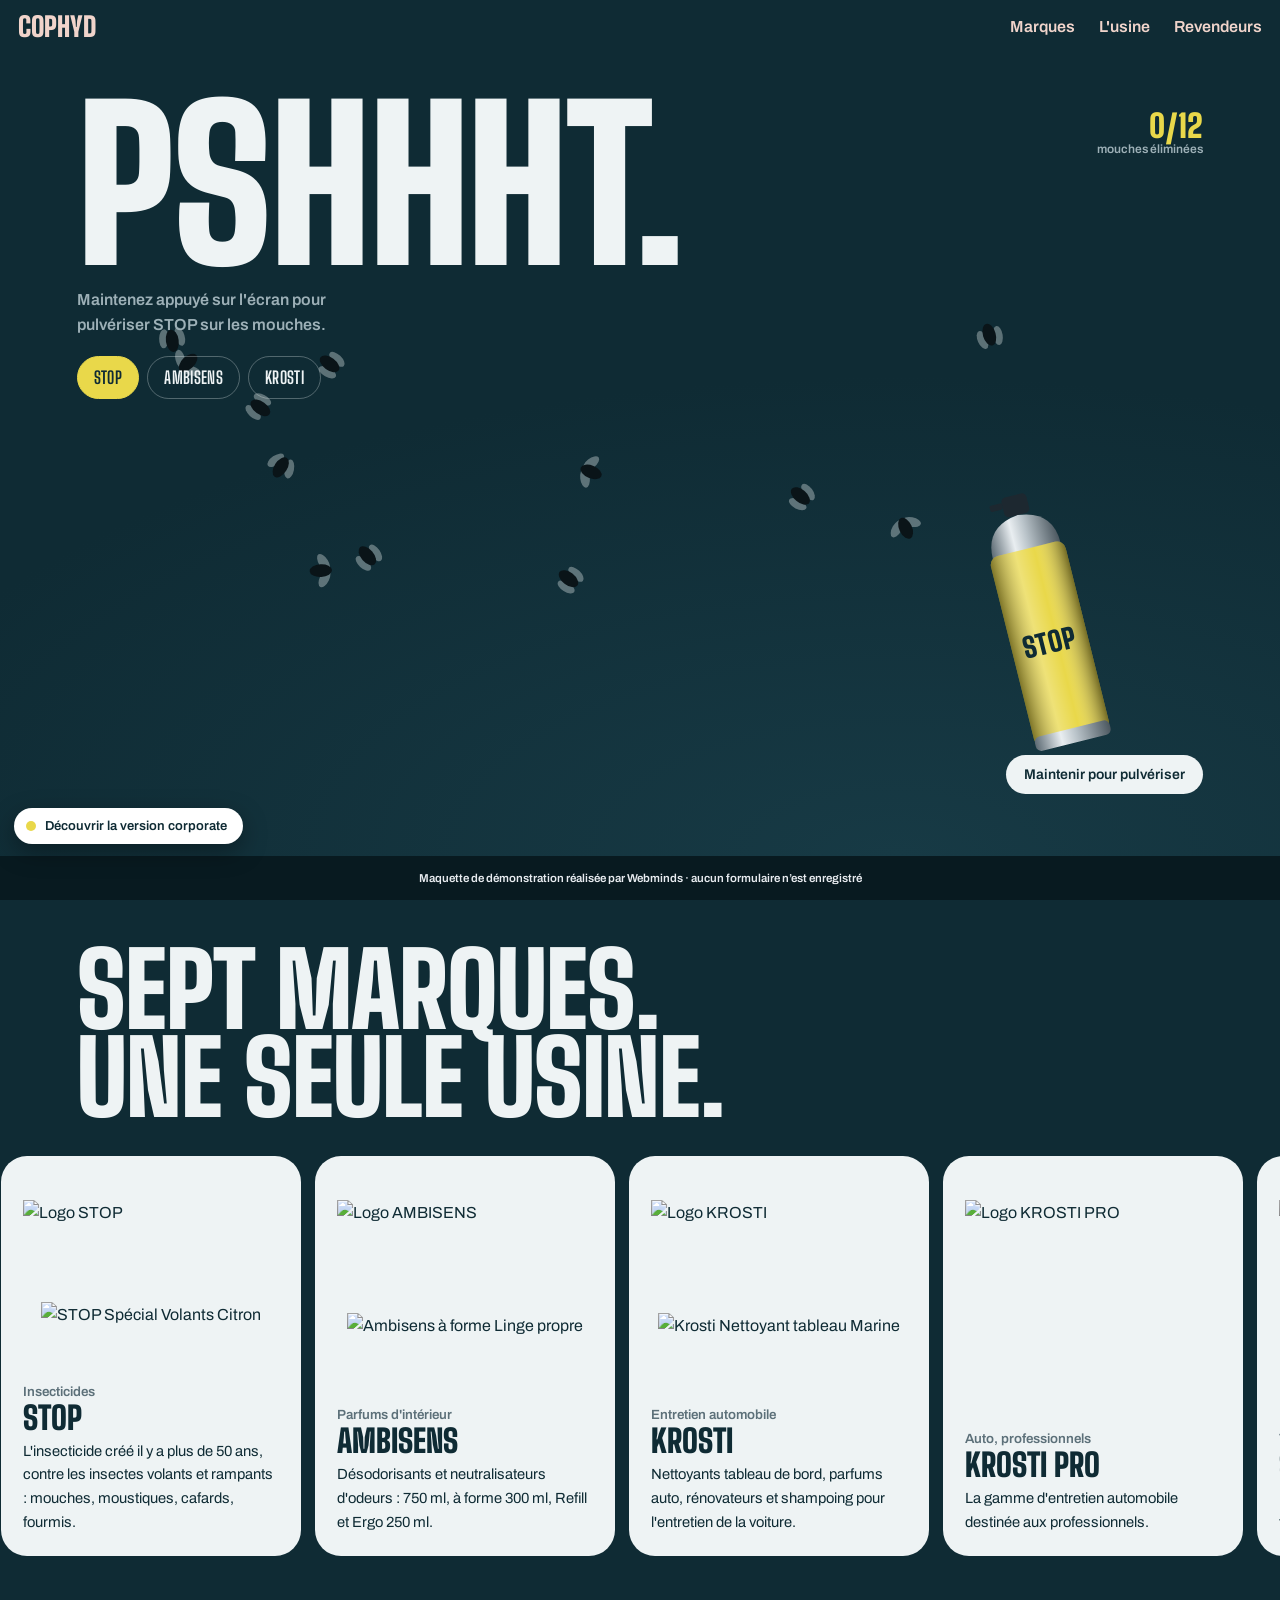
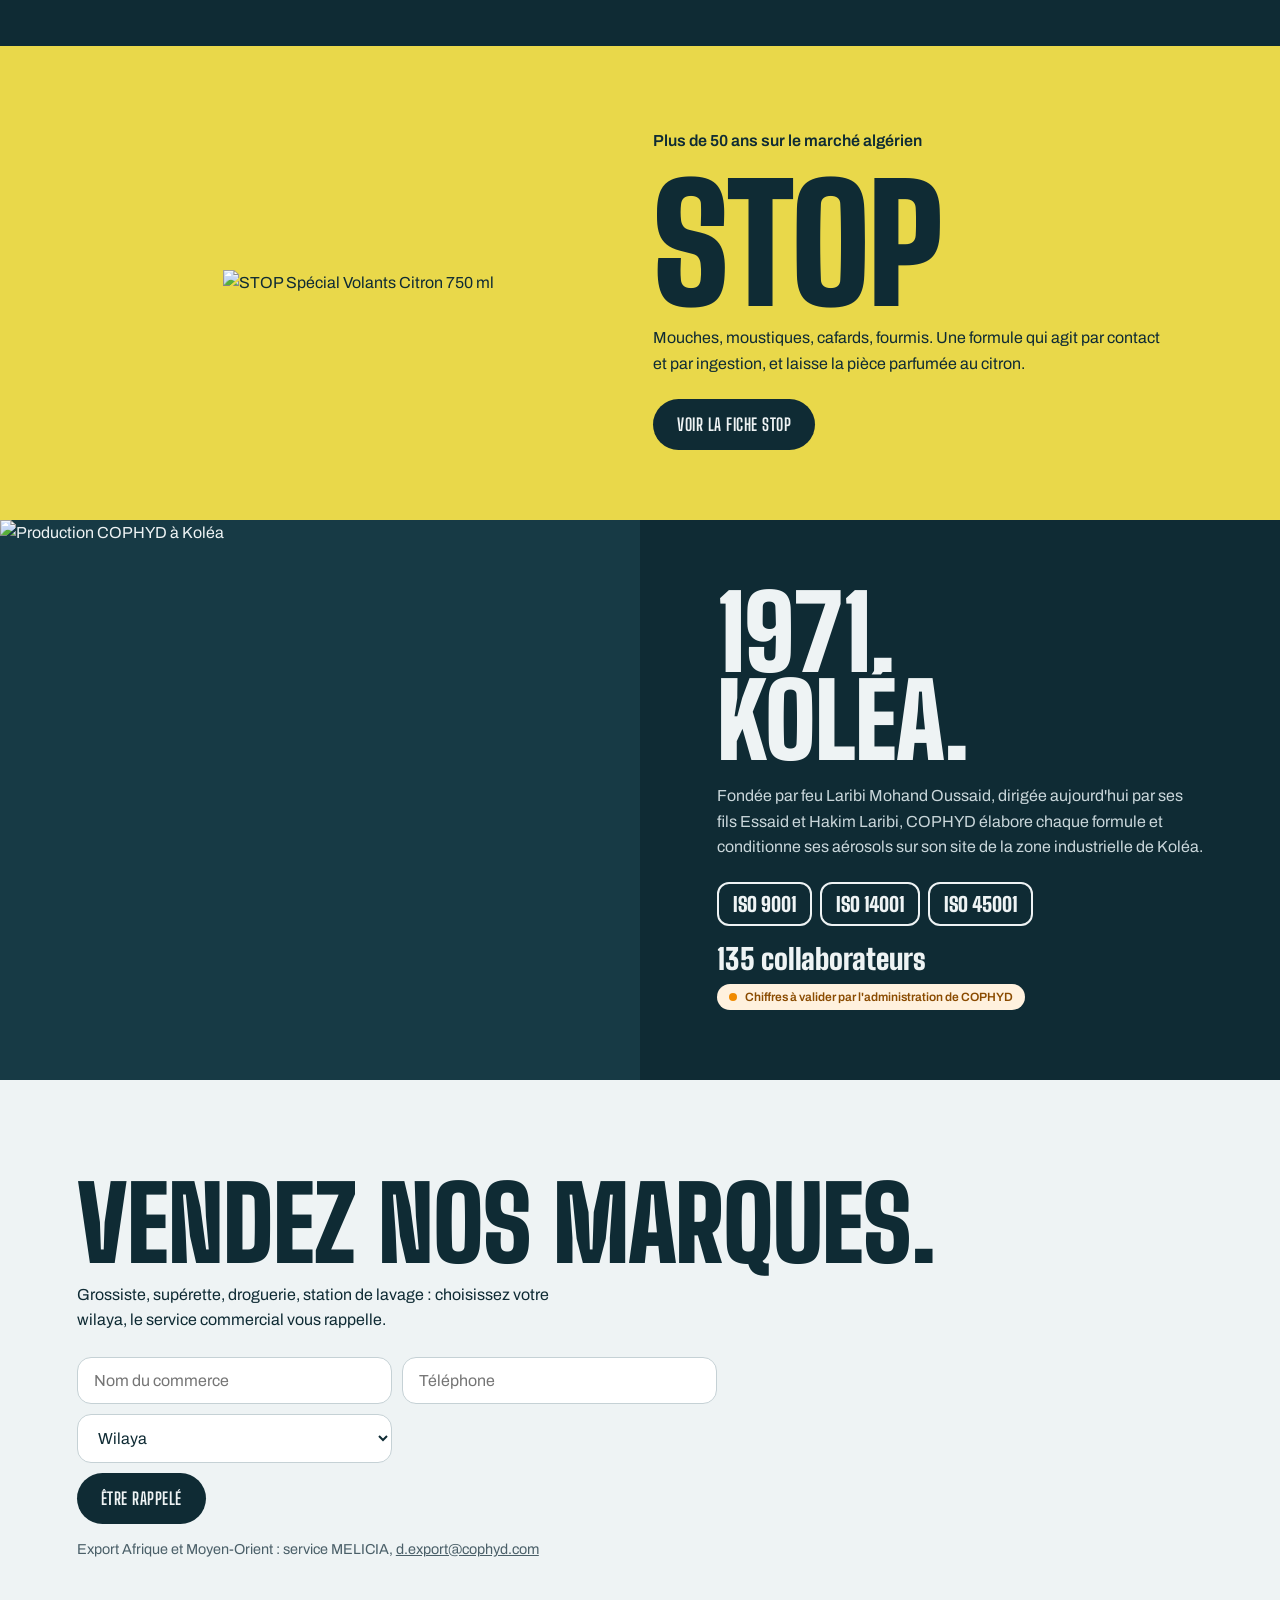
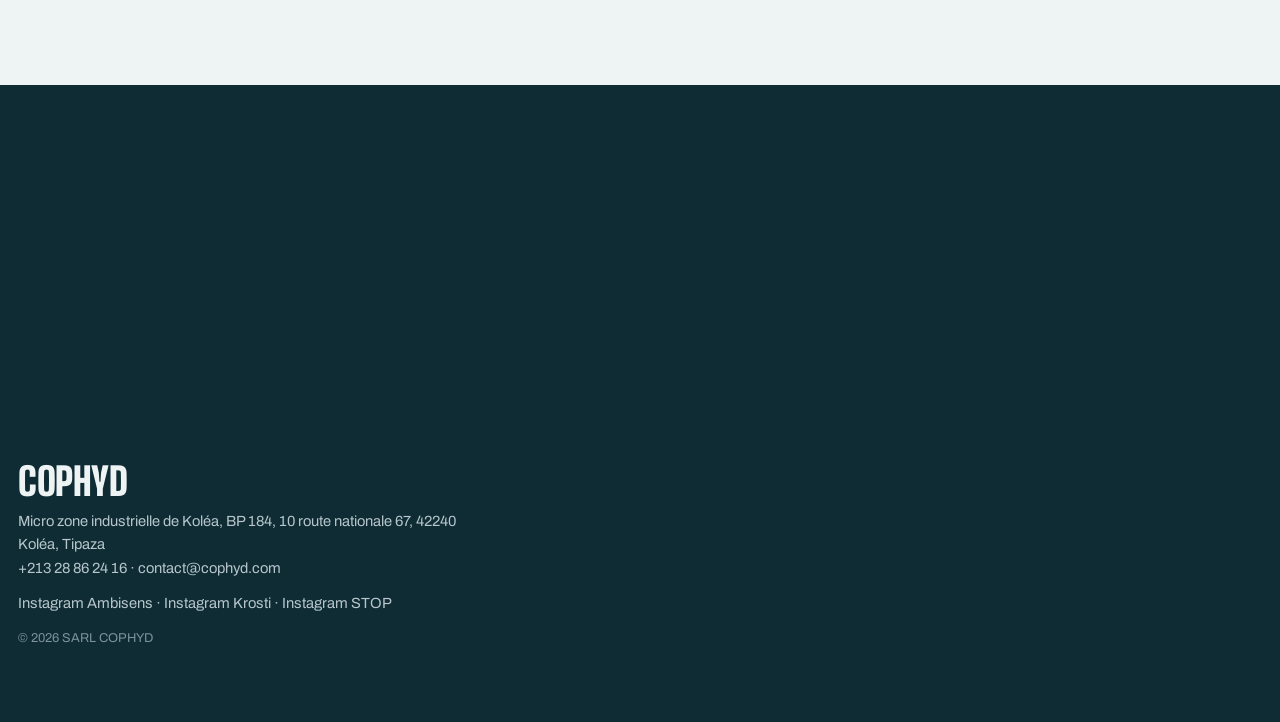
==== v2/index.html @ fae3ae1e "Maquette COPHYD : version corporate (5 pages) et version moderne avec pulvérisation interactive" ====
<!doctype html>
<html lang="fr">
<head>
<meta charset="utf-8">
<meta name="viewport" content="width=device-width,initial-scale=1,viewport-fit=cover">
<meta name="robots" content="noindex,nofollow">
<title>COPHYD · La force de l'aérosol, depuis 1971</title>
<link rel="stylesheet" href="v2.css">
</head>
<body>
<header class="bar">
  <a class="mark" href="#top">COPHYD</a>
  <nav aria-label="Navigation"><a href="#marques">Marques</a><a href="#usine">L'usine</a><a href="#revendeurs">Revendeurs</a></nav>
</header>

<main id="top">
  <!-- Le laboratoire : pulvériser -->
  <section class="lab" id="lab" data-mode="stop">
    <canvas id="fx" aria-hidden="true"></canvas>
    <div class="lab-top">
      <h1 class="big">Pshhht.</h1>
      <p class="sub" id="sub">Maintenez appuyé sur l'écran pour pulvériser STOP sur les mouches.</p>
      <div class="modes" role="tablist" aria-label="Choisir une marque">
        <button role="tab" data-m="stop" aria-selected="true">STOP</button>
        <button role="tab" data-m="ambisens" aria-selected="false">AMBISENS</button>
        <button role="tab" data-m="krosti" aria-selected="false">KROSTI</button>
      </div>
      <div class="scents" id="scents" hidden>
        <button data-s="Lavande" data-rgb="185,160,232" aria-pressed="true">Lavande</button>
        <button data-s="Orchidée" data-rgb="232,140,200" aria-pressed="false">Orchidée</button>
        <button data-s="Grenade" data-rgb="232,92,92" aria-pressed="false">Grenade</button>
        <button data-s="Fleur de coton" data-rgb="240,236,226" aria-pressed="false">Fleur de coton</button>
      </div>
    </div>
    <div class="score" id="score" aria-live="polite"></div>
    <div class="can" id="can" aria-hidden="true">
      <svg viewBox="0 0 120 300" width="100%" height="100%">
        <defs>
          <linearGradient id="metal" x1="0" x2="1"><stop offset="0" stop-color="#5d6b74"/><stop offset=".35" stop-color="#e9eef1"/><stop offset=".55" stop-color="#b9c3c9"/><stop offset="1" stop-color="#4b575f"/></linearGradient>
          <linearGradient id="body" x1="0" x2="1"><stop offset="0" stop-color="rgba(0,0,0,.45)"/><stop offset=".35" stop-color="rgba(255,255,255,.25)"/><stop offset=".6" stop-color="rgba(255,255,255,0)"/><stop offset="1" stop-color="rgba(0,0,0,.5)"/></linearGradient>
        </defs>
        <rect x="46" y="8" width="28" height="22" rx="5" fill="#1d2830"/>
        <rect x="32" y="13" width="14" height="7" rx="2" fill="#1d2830"/>
        <path d="M22 70 Q22 34 60 30 Q98 34 98 70 Z" fill="url(#metal)"/>
        <rect x="18" y="68" width="84" height="214" rx="10" class="canfill"/>
        <rect x="18" y="68" width="84" height="214" rx="10" fill="url(#body)"/>
        <rect x="18" y="270" width="84" height="16" rx="6" fill="url(#metal)"/>
        <text x="60" y="185" text-anchor="middle" class="canlabel" id="canlabel">STOP</text>
      </svg>
    </div>
    <button class="hold" id="hold">Maintenir pour pulvériser</button>
  </section>

  <!-- Marques -->
  <section class="brands" id="marques">
    <h2 class="big2">Sept marques.<br>Une seule usine.</h2>
    <div class="rail" id="rail"></div>
  </section>

  <!-- Best-seller -->
  <section class="best">
    <div class="best-in">
      <img id="bestImg" alt="STOP Spécial Volants Citron 750 ml">
      <div>
        <p class="kick">Plus de 50 ans sur le marché algérien</p>
        <h2 class="big2">STOP</h2>
        <p>Mouches, moustiques, cafards, fourmis. Une formule qui agit par contact et par ingestion, et laisse la pièce parfumée au citron.</p>
        <a class="cta" href="../produit.html?id=stop-750">Voir la fiche STOP</a>
      </div>
    </div>
  </section>

  <!-- Usine -->
  <section class="usine" id="usine">
    <div class="u-photo"><img id="usineImg" alt="Production COPHYD à Koléa" loading="lazy"></div>
    <div class="u-txt">
      <h2 class="big2">1971.<br>Koléa.</h2>
      <p>Fondée par feu Laribi Mohand Oussaid, dirigée aujourd'hui par ses fils Essaid et Hakim Laribi, COPHYD élabore chaque formule et conditionne ses aérosols sur son site de la zone industrielle de Koléa.</p>
      <ul class="iso"><li>ISO 9001</li><li>ISO 14001</li><li>ISO 45001</li></ul>
      <p class="num">135 collaborateurs <span class="validate">Chiffres à valider par l'administration de COPHYD</span></p>
    </div>
  </section>

  <!-- Revendeurs -->
  <section class="resell" id="revendeurs">
    <h2 class="big2">Vendez nos marques.</h2>
    <p>Grossiste, supérette, droguerie, station de lavage : choisissez votre wilaya, le service commercial vous rappelle.</p>
    <form data-fake class="rform">
      <input placeholder="Nom du commerce" aria-label="Nom du commerce" required>
      <input type="tel" placeholder="Téléphone" aria-label="Téléphone" required>
      <select data-wilayas required aria-label="Wilaya"><option value="">Wilaya</option></select>
      <button type="submit">Être rappelé</button>
      <p class="form-ok" hidden tabindex="-1">Demande envoyée. Le service commercial COPHYD vous rappelle.</p>
    </form>
    <p class="export">Export Afrique et Moyen-Orient : service MELICIA, <a href="mailto:d.export@cophyd.com">d.export@cophyd.com</a></p>
  </section>
</main>

<iframe class="map" data-map title="Plan d'accès COPHYD à Koléa" loading="lazy"></iframe>
<footer class="foot">
  <p class="mark">COPHYD</p>
  <p><span data-c="adresse"></span><br><a href="tel:+21328862416" data-c="tel"></a> · <a href="mailto:contact@cophyd.com" data-c="mail"></a></p>
  <p id="insta"></p>
  <p class="legal">© <span class="year"></span> SARL COPHYD</p>
</footer>

<script src="../assets/js/data.js"></script>
<script src="../assets/js/core.js"></script>
<script src="v2.js"></script>
</body>
</html>
---- v2/v2.css ----
@font-face{font-family:Shoulders;src:url(../assets/fonts/big-shoulders-display-latin-900-normal.woff2) format('woff2');font-weight:900;font-display:swap}
@font-face{font-family:Shoulders;src:url(../assets/fonts/big-shoulders-display-latin-700-normal.woff2) format('woff2');font-weight:700;font-display:swap}
@font-face{font-family:Archivo;src:url(../assets/fonts/archivo-latin-400-normal.woff2) format('woff2');font-weight:400;font-display:swap}
@font-face{font-family:Archivo;src:url(../assets/fonts/archivo-latin-600-normal.woff2) format('woff2');font-weight:600;font-display:swap}

:root{--petrol:#0F2B34;--petrol-2:#173A45;--mist:#EEF3F4;--steel:#9DB0B7;--acc:233,216,74;--accent:rgb(var(--acc))}
.lab{--accent:rgb(var(--acc))}
.lab[data-mode=ambisens]{--acc:185,160,232}
.lab[data-mode=krosti]{--acc:120,205,230}
*{box-sizing:border-box;margin:0}
body{background:var(--petrol);color:var(--mist);font:400 16px/1.6 Archivo,system-ui,sans-serif;padding-bottom:44px;-webkit-font-smoothing:antialiased}
img{max-width:100%;display:block}
a{color:inherit}
:focus-visible{outline:3px solid rgb(233,216,74);outline-offset:3px}
.big,.big2,.mark{font-family:Shoulders,Archivo,sans-serif;font-weight:900;text-transform:uppercase;line-height:.86;letter-spacing:-.01em}
.big{font-size:clamp(4.6rem,24vw,13rem);color:var(--mist)}
.big2{font-size:clamp(2.8rem,12vw,6.4rem)}
p{max-width:58ch}

.bar{position:fixed;top:0;left:0;right:0;z-index:50;display:flex;justify-content:space-between;align-items:center;padding:14px 18px;mix-blend-mode:difference;color:#fff}
.bar .mark{font-size:1.7rem;text-decoration:none}
.bar nav{display:none;gap:24px;font-weight:600}
.bar nav a{text-decoration:none}
@media(min-width:800px){.bar nav{display:flex}}

/* Laboratoire */
.lab{position:relative;height:calc(100svh - 44px);min-height:600px;overflow:hidden;background:radial-gradient(120% 80% at 70% 100%,var(--petrol-2),var(--petrol) 70%);touch-action:none;user-select:none;-webkit-user-select:none}
#fx{position:absolute;inset:0;width:100%;height:100%}
.lab-top{position:relative;z-index:2;padding:76px 18px 0;pointer-events:none}
.lab-top .sub{margin:12px 0 18px;font-weight:600;color:var(--steel);max-width:30ch}
.modes,.scents{display:flex;gap:8px;flex-wrap:wrap;pointer-events:auto}
.modes button,.scents button{font:700 15px Shoulders,Archivo;letter-spacing:.02em;padding:10px 16px;border-radius:999px;border:1.5px solid rgba(238,243,244,.3);background:transparent;color:var(--mist);cursor:pointer}
.modes button{font-size:17px}
.modes button[aria-selected=true]{background:var(--accent);border-color:var(--accent);color:var(--petrol)}
.scents{margin-top:10px}
.scents[hidden]{display:none}
.scents button{font:600 13px Archivo;padding:8px 12px}
.scents button[aria-pressed=true]{border-color:var(--accent);color:var(--accent)}
.score{position:absolute;z-index:2;left:18px;bottom:122px;max-width:55%;text-align:left;font:900 2.4rem/1 Shoulders;color:var(--accent);pointer-events:none}
.score{font-size:2rem}.score small{display:block;font:600 12px Archivo;color:var(--steel)}
.can{position:absolute;z-index:3;right:6%;bottom:118px;width:84px;height:210px;transform-origin:50% 90%;transform:rotate(-14deg);transition:transform .25s;pointer-events:none}
.lab.spraying .can{transform:rotate(-20deg) translateY(4px)}
.canfill{fill:var(--accent)}
.canlabel{font:900 30px Shoulders,Archivo;fill:var(--petrol);letter-spacing:.02em}
.hold{position:absolute;z-index:3;right:18px;bottom:62px;font:600 14px Archivo;padding:12px 18px;border-radius:999px;border:0;background:var(--mist);color:var(--petrol);cursor:pointer}
@media(min-width:800px){.lab-top{padding:96px 6vw 0}.score{left:auto;bottom:auto;right:6vw;top:110px;text-align:right}.can{width:110px;height:275px;right:12vw;bottom:100px}.hold{right:6vw}}

/* Marques */
.brands{padding:90px 0 70px}
.brands .big2{padding:0 18px 34px}
.rail{display:flex;gap:14px;overflow-x:auto;padding:0 18px 20px;scroll-snap-type:x mandatory;scrollbar-width:none}
.tile{flex:0 0 78%;max-width:340px;scroll-snap-align:start;background:var(--mist);color:var(--petrol);border-radius:26px;padding:22px;text-decoration:none;display:flex;flex-direction:column;min-height:400px}
.tile .tl{height:70px;display:flex;align-items:center}
.tile .tl img{max-height:64px;max-width:70%;object-fit:contain}
.tile .pi{flex:1;display:grid;place-items:center;padding:14px 0}
.tile .pi img{max-height:200px;object-fit:contain}
.tile h3{font:900 2rem/1 Shoulders}
.tile small{font-weight:600;color:#5c7079}
.tile p{font-size:.92rem;margin-top:6px}
@media(min-width:800px){.brands .big2,.rail{padding-left:6vw;padding-right:6vw}.tile{flex-basis:300px}}

/* Best */
.best{background:rgb(233,216,74);color:var(--petrol);padding:70px 18px}
.best-in{display:grid;gap:26px;align-items:center;max-width:1100px;margin:auto}
.best img{max-height:380px;margin:auto}
.best .big2{font-size:clamp(5rem,24vw,10rem)}
.kick{font-weight:600;margin-bottom:6px}
.best p{margin:12px 0 22px}
.cta,.rform button{display:inline-block;font:700 17px Shoulders,Archivo;letter-spacing:.03em;text-transform:uppercase;padding:15px 24px;border-radius:999px;background:var(--petrol);color:var(--mist);text-decoration:none;border:0;cursor:pointer}
@media(min-width:800px){.best-in{grid-template-columns:1fr 1fr}}

/* Usine */
.usine{display:grid}
.u-photo{aspect-ratio:4/3;background:var(--petrol-2);overflow:hidden}
.u-photo img{width:100%;height:100%;object-fit:cover}
.u-txt{padding:50px 18px 70px}
.u-txt p{margin-top:18px;color:#C9D6DA}
.iso{list-style:none;padding:0;display:flex;gap:8px;flex-wrap:wrap;margin-top:22px}
.iso li{font:900 20px Shoulders;border:2px solid var(--mist);border-radius:12px;padding:8px 14px}
.num{font:900 1.8rem/1.1 Shoulders;color:var(--mist)!important}
.validate{display:inline-flex;align-items:center;gap:8px;background:#FFF1DE;color:#8A4B00;border-radius:999px;font:600 12px Archivo;padding:6px 12px;margin-top:8px;vertical-align:middle}
.validate::before{content:"";width:8px;height:8px;border-radius:50%;background:#F08A00}
@media(min-width:900px){.usine{grid-template-columns:1fr 1fr;align-items:center}.u-photo{aspect-ratio:auto;height:100%;min-height:560px}.u-txt{padding:60px 6vw}}

/* Revendeurs */
.resell{padding:80px 18px;background:var(--mist);color:var(--petrol)}
.resell p{margin:14px 0 24px}
.rform{display:grid;gap:10px;max-width:640px}
.rform input,.rform select{font:400 16px Archivo;padding:14px 16px;border-radius:14px;border:1.5px solid #C5D1D5;background:#fff;color:var(--petrol);width:100%}
.form-ok{background:#E8F4EC;border:1px solid #9BCBA9;color:#1E5B32;padding:14px 16px;border-radius:12px;font-weight:600;margin:0!important}
.export{font-size:.9rem;color:#4a5f68}
@media(min-width:800px){.resell{padding:100px 6vw}.rform{grid-template-columns:1fr 1fr}.rform button,.form-ok{grid-column:1/-1;justify-self:start}}

.map{border:0;width:100%;height:340px;display:block;filter:grayscale(1) invert(.88) hue-rotate(180deg)}
.foot{padding:40px 18px 30px;color:#B6C6CC;font-size:.92rem;display:grid;gap:12px}
.foot .mark{font-size:2.4rem;color:var(--mist)}
.foot a{text-decoration:none}
.legal{font-size:.8rem;color:#7d939b}

/* Webminds */
.wm-demo{position:fixed;left:0;right:0;bottom:0;z-index:90;background:#081A20;color:#E8ECF0;font:600 11.5px/1.3 Archivo,sans-serif;text-align:center;padding:9px 12px;height:44px;display:grid;place-items:center}
.wm-pill{position:fixed;left:14px;bottom:56px;z-index:91;display:flex;align-items:center;gap:9px;background:#fff;color:#0F2B34;font:600 13px Archivo,sans-serif;text-decoration:none;padding:11px 16px 11px 12px;border-radius:999px;box-shadow:0 8px 24px rgba(0,0,0,.35);animation:wmFloat 3s ease-in-out infinite}
.wm-dot{width:10px;height:10px;border-radius:50%;background:#E9D84A;animation:wmPing 1.8s infinite}
@keyframes wmFloat{50%{transform:translateY(-4px)}}
@keyframes wmPing{70%{box-shadow:0 0 0 10px rgba(233,216,74,0)}0%{box-shadow:0 0 0 0 rgba(233,216,74,.6)}}
@media(prefers-reduced-motion:reduce){*{animation:none!important;transition:none!important}}
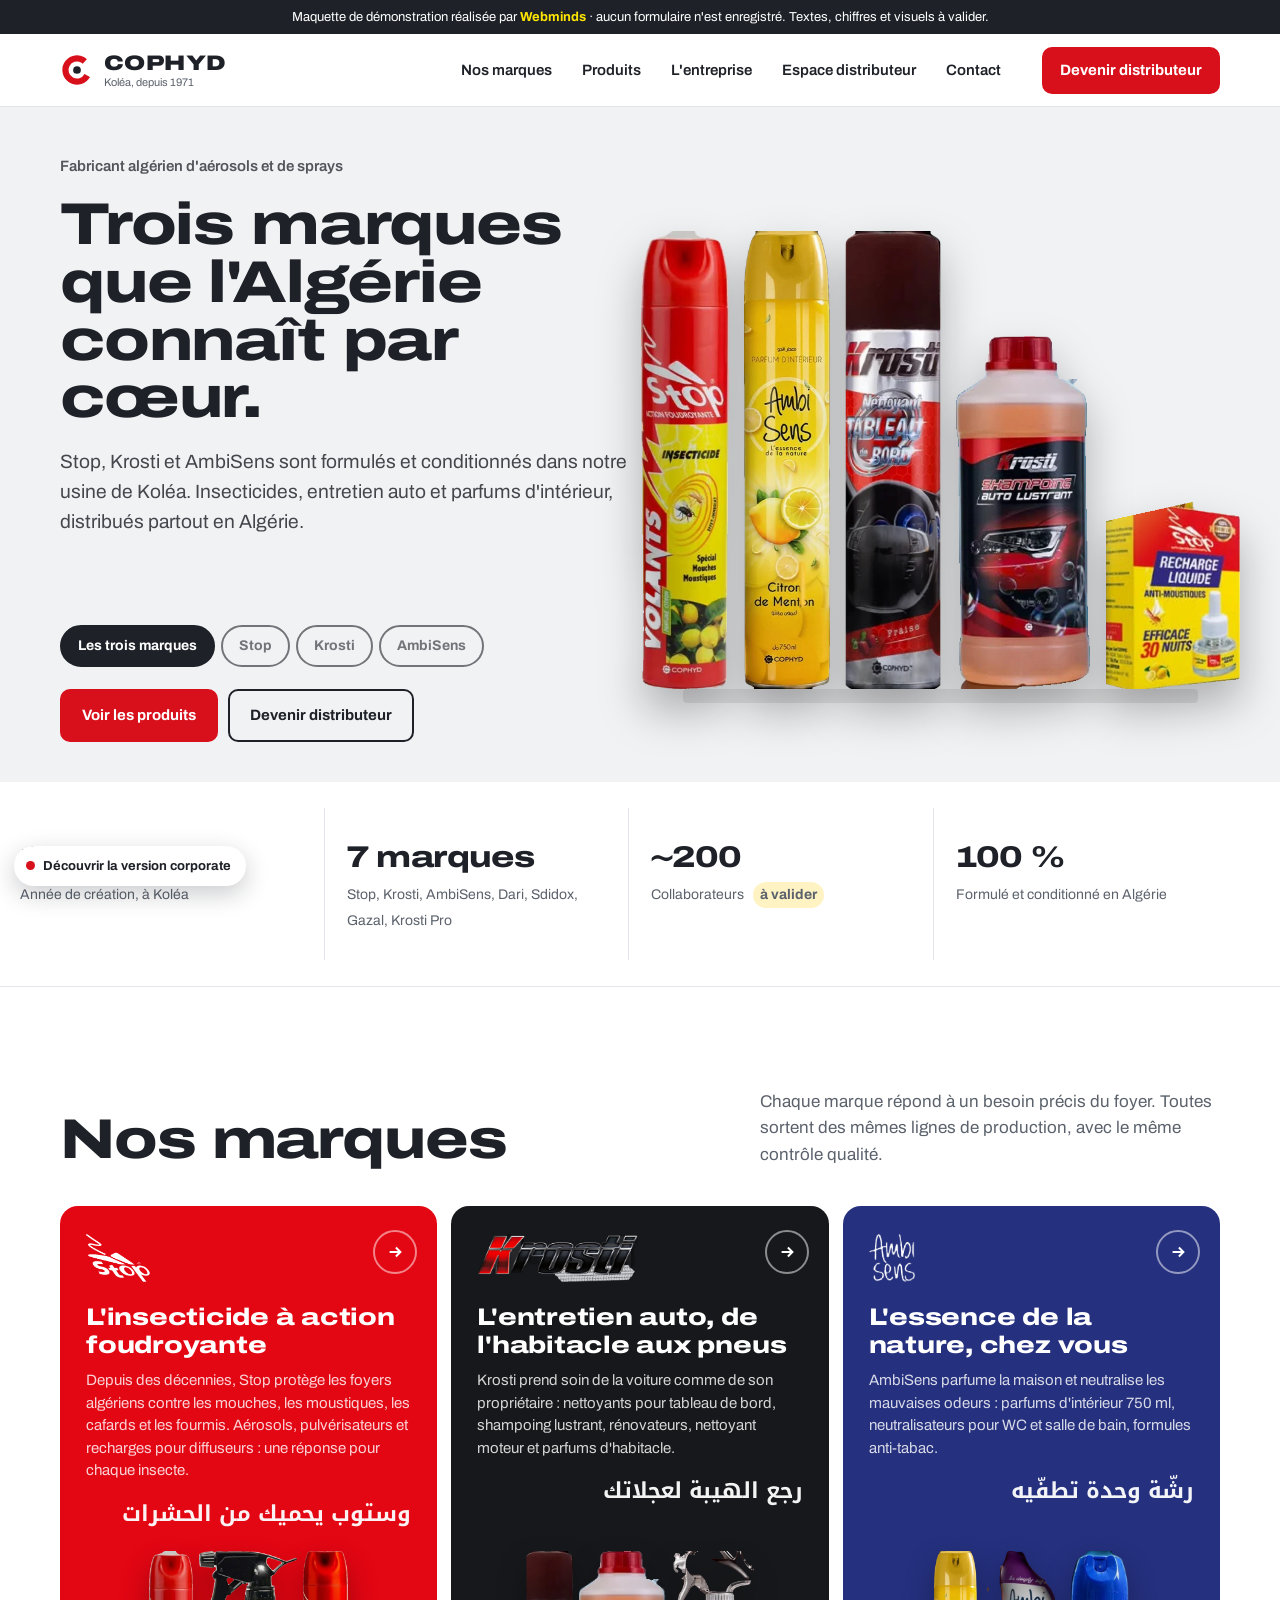
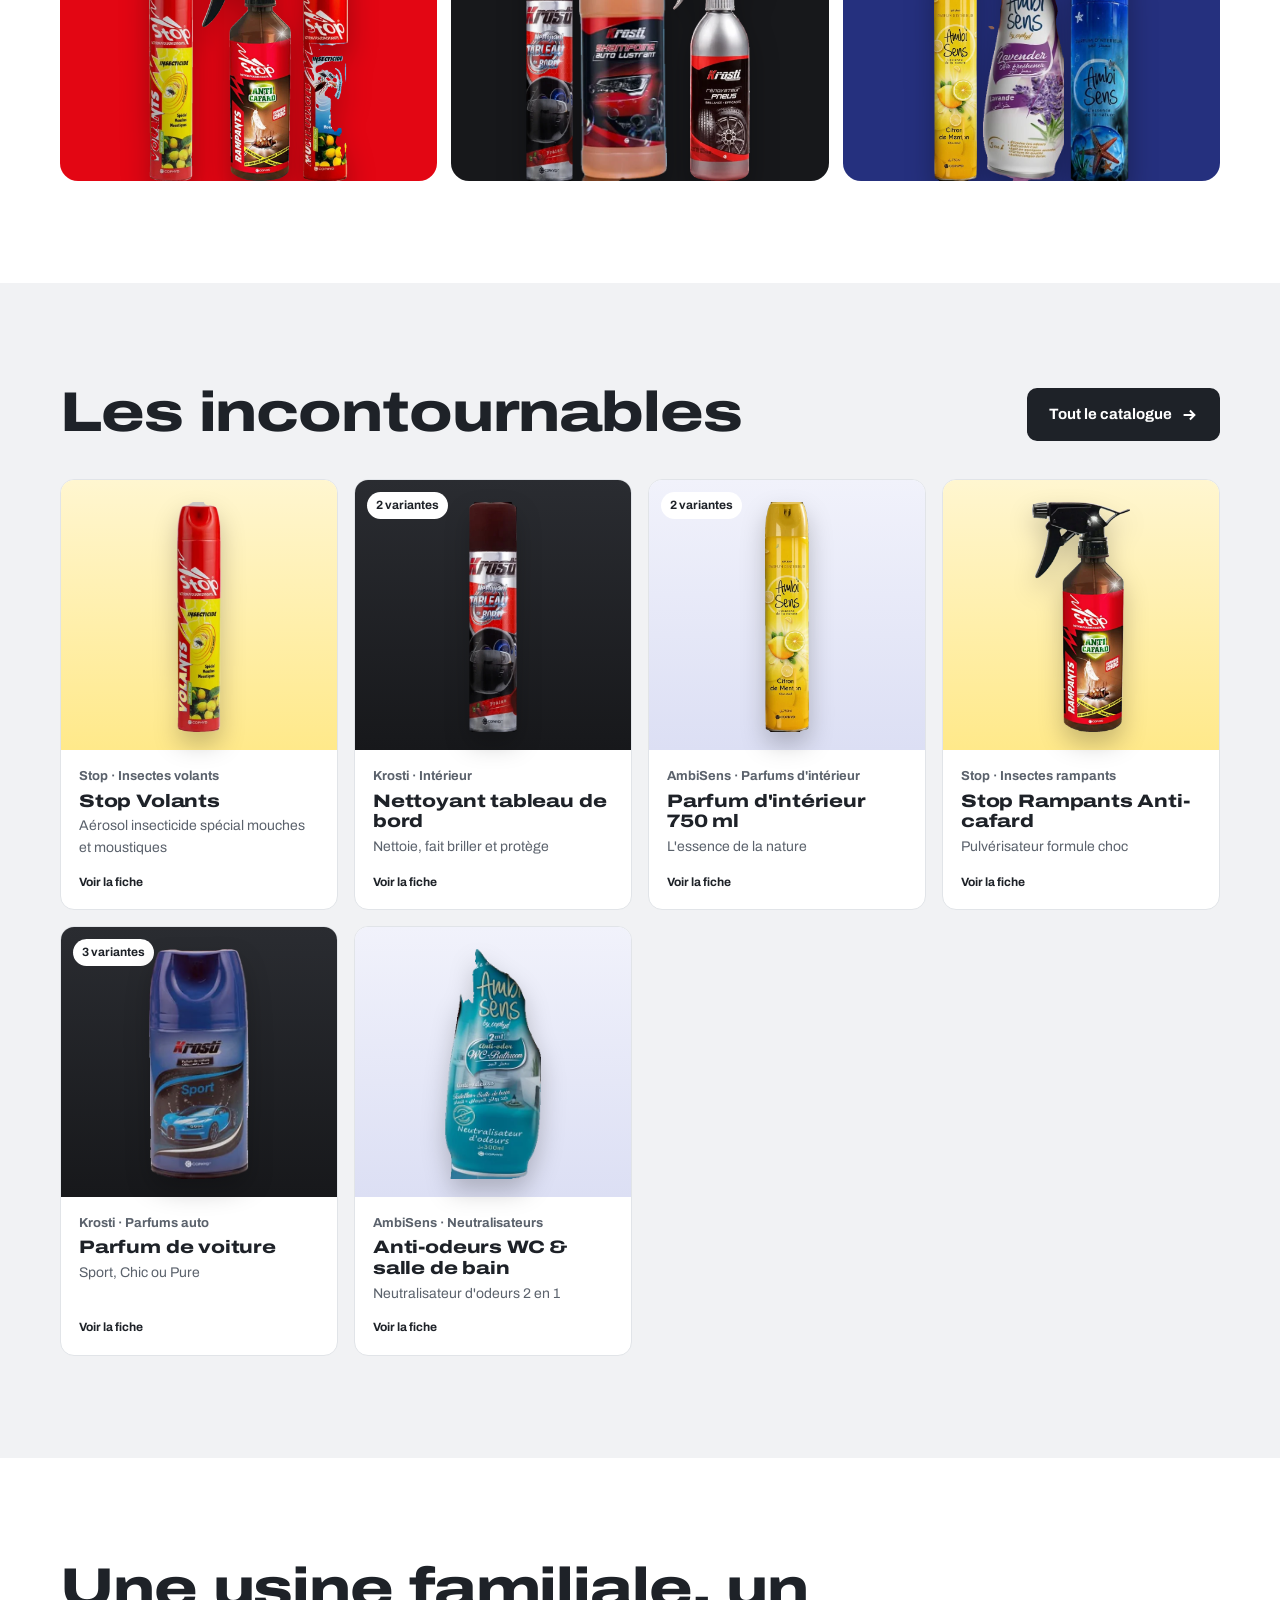
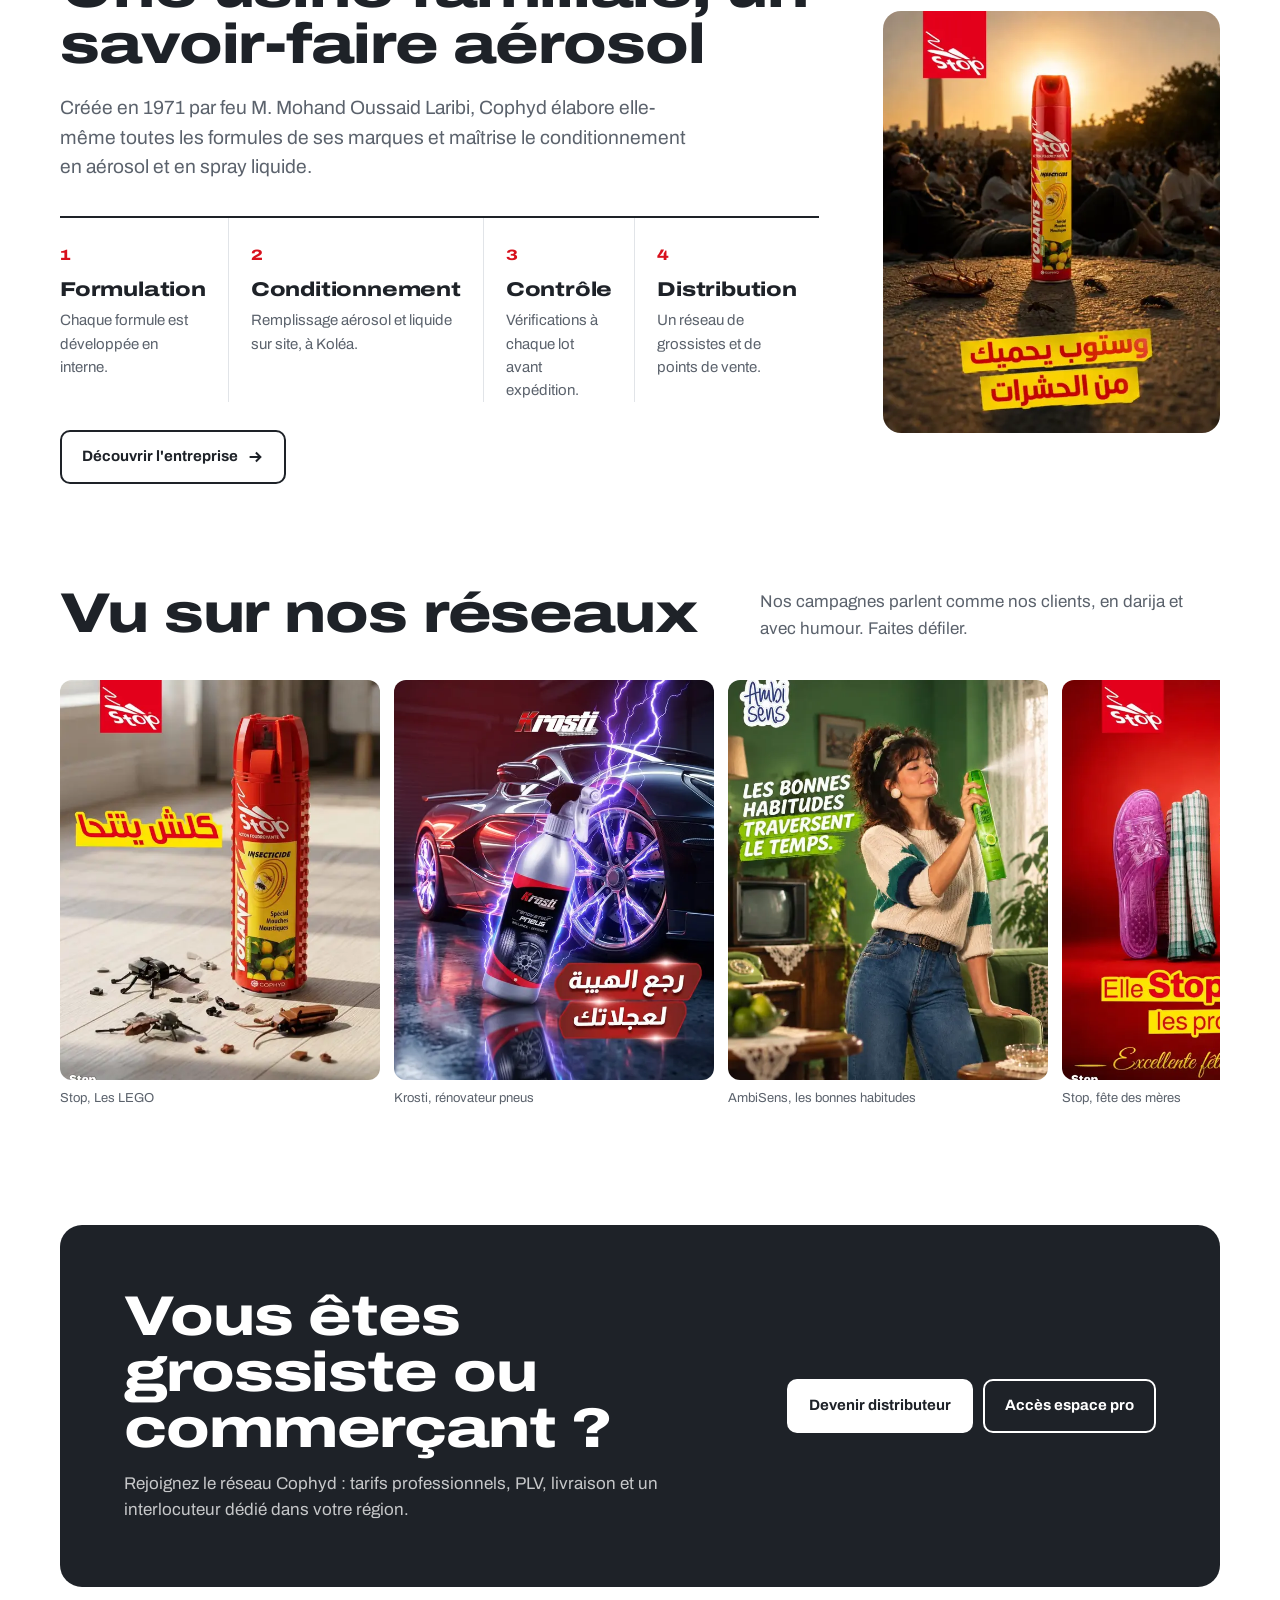
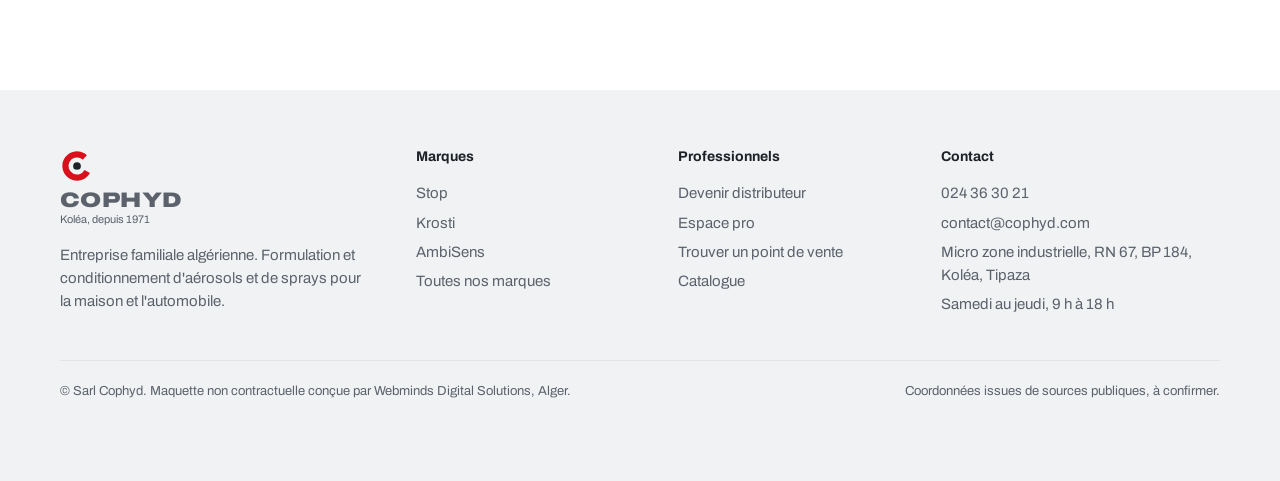
==== commit 489fc261: "V2 refaite : nouvelle version Cophyd (marques, catalogue, fiches produits détaillées, espace distrib" ====
--- a/v2/index.html
+++ b/v2/index.html
@@ -1,111 +1,718 @@
-<!doctype html>
-<html lang="fr">
-<head>
-<meta charset="utf-8">
-<meta name="viewport" content="width=device-width,initial-scale=1,viewport-fit=cover">
-<meta name="robots" content="noindex,nofollow">
-<title>COPHYD · La force de l'aérosol, depuis 1971</title>
-<link rel="stylesheet" href="v2.css">
-</head>
-<body>
-<header class="bar">
-  <a class="mark" href="#top">COPHYD</a>
-  <nav aria-label="Navigation"><a href="#marques">Marques</a><a href="#usine">L'usine</a><a href="#revendeurs">Revendeurs</a></nav>
-</header>
-
-<main id="top">
-  <!-- Le laboratoire : pulvériser -->
-  <section class="lab" id="lab" data-mode="stop">
-    <canvas id="fx" aria-hidden="true"></canvas>
-    <div class="lab-top">
-      <h1 class="big">Pshhht.</h1>
-      <p class="sub" id="sub">Maintenez appuyé sur l'écran pour pulvériser STOP sur les mouches.</p>
-      <div class="modes" role="tablist" aria-label="Choisir une marque">
-        <button role="tab" data-m="stop" aria-selected="true">STOP</button>
-        <button role="tab" data-m="ambisens" aria-selected="false">AMBISENS</button>
-        <button role="tab" data-m="krosti" aria-selected="false">KROSTI</button>
-      </div>
-      <div class="scents" id="scents" hidden>
-        <button data-s="Lavande" data-rgb="185,160,232" aria-pressed="true">Lavande</button>
-        <button data-s="Orchidée" data-rgb="232,140,200" aria-pressed="false">Orchidée</button>
-        <button data-s="Grenade" data-rgb="232,92,92" aria-pressed="false">Grenade</button>
-        <button data-s="Fleur de coton" data-rgb="240,236,226" aria-pressed="false">Fleur de coton</button>
-      </div>
-    </div>
-    <div class="score" id="score" aria-live="polite"></div>
-    <div class="can" id="can" aria-hidden="true">
-      <svg viewBox="0 0 120 300" width="100%" height="100%">
-        <defs>
-          <linearGradient id="metal" x1="0" x2="1"><stop offset="0" stop-color="#5d6b74"/><stop offset=".35" stop-color="#e9eef1"/><stop offset=".55" stop-color="#b9c3c9"/><stop offset="1" stop-color="#4b575f"/></linearGradient>
-          <linearGradient id="body" x1="0" x2="1"><stop offset="0" stop-color="rgba(0,0,0,.45)"/><stop offset=".35" stop-color="rgba(255,255,255,.25)"/><stop offset=".6" stop-color="rgba(255,255,255,0)"/><stop offset="1" stop-color="rgba(0,0,0,.5)"/></linearGradient>
-        </defs>
-        <rect x="46" y="8" width="28" height="22" rx="5" fill="#1d2830"/>
-        <rect x="32" y="13" width="14" height="7" rx="2" fill="#1d2830"/>
-        <path d="M22 70 Q22 34 60 30 Q98 34 98 70 Z" fill="url(#metal)"/>
-        <rect x="18" y="68" width="84" height="214" rx="10" class="canfill"/>
-        <rect x="18" y="68" width="84" height="214" rx="10" fill="url(#body)"/>
-        <rect x="18" y="270" width="84" height="16" rx="6" fill="url(#metal)"/>
-        <text x="60" y="185" text-anchor="middle" class="canlabel" id="canlabel">STOP</text>
-      </svg>
-    </div>
-    <button class="hold" id="hold">Maintenir pour pulvériser</button>
-  </section>
-
-  <!-- Marques -->
-  <section class="brands" id="marques">
-    <h2 class="big2">Sept marques.<br>Une seule usine.</h2>
-    <div class="rail" id="rail"></div>
-  </section>
-
-  <!-- Best-seller -->
-  <section class="best">
-    <div class="best-in">
-      <img id="bestImg" alt="STOP Spécial Volants Citron 750 ml">
-      <div>
-        <p class="kick">Plus de 50 ans sur le marché algérien</p>
-        <h2 class="big2">STOP</h2>
-        <p>Mouches, moustiques, cafards, fourmis. Une formule qui agit par contact et par ingestion, et laisse la pièce parfumée au citron.</p>
-        <a class="cta" href="../produit.html?id=stop-750">Voir la fiche STOP</a>
-      </div>
-    </div>
-  </section>
-
-  <!-- Usine -->
-  <section class="usine" id="usine">
-    <div class="u-photo"><img id="usineImg" alt="Production COPHYD à Koléa" loading="lazy"></div>
-    <div class="u-txt">
-      <h2 class="big2">1971.<br>Koléa.</h2>
-      <p>Fondée par feu Laribi Mohand Oussaid, dirigée aujourd'hui par ses fils Essaid et Hakim Laribi, COPHYD élabore chaque formule et conditionne ses aérosols sur son site de la zone industrielle de Koléa.</p>
-      <ul class="iso"><li>ISO 9001</li><li>ISO 14001</li><li>ISO 45001</li></ul>
-      <p class="num">135 collaborateurs <span class="validate">Chiffres à valider par l'administration de COPHYD</span></p>
-    </div>
-  </section>
-
-  <!-- Revendeurs -->
-  <section class="resell" id="revendeurs">
-    <h2 class="big2">Vendez nos marques.</h2>
-    <p>Grossiste, supérette, droguerie, station de lavage : choisissez votre wilaya, le service commercial vous rappelle.</p>
-    <form data-fake class="rform">
-      <input placeholder="Nom du commerce" aria-label="Nom du commerce" required>
-      <input type="tel" placeholder="Téléphone" aria-label="Téléphone" required>
-      <select data-wilayas required aria-label="Wilaya"><option value="">Wilaya</option></select>
-      <button type="submit">Être rappelé</button>
-      <p class="form-ok" hidden tabindex="-1">Demande envoyée. Le service commercial COPHYD vous rappelle.</p>
-    </form>
-    <p class="export">Export Afrique et Moyen-Orient : service MELICIA, <a href="mailto:d.export@cophyd.com">d.export@cophyd.com</a></p>
-  </section>
-</main>
-
-<iframe class="map" data-map title="Plan d'accès COPHYD à Koléa" loading="lazy"></iframe>
-<footer class="foot">
-  <p class="mark">COPHYD</p>
-  <p><span data-c="adresse"></span><br><a href="tel:+21328862416" data-c="tel"></a> · <a href="mailto:contact@cophyd.com" data-c="mail"></a></p>
-  <p id="insta"></p>
-  <p class="legal">© <span class="year"></span> SARL COPHYD</p>
-</footer>
-
-<script src="../assets/js/data.js"></script>
-<script src="../assets/js/core.js"></script>
-<script src="v2.js"></script>
-</body>
-</html>
+<!DOCTYPE html><html lang="fr"><head><meta charset="utf-8">
+<meta name="viewport" content="width=device-width, initial-scale=1, viewport-fit=cover">
+<title>Cophyd (maquette)</title>
+<meta name="description" content="Maquette du site Cophyd : Stop, Krosti, AmbiSens. Fabricant algérien d'aérosols depuis 1971.">
+<meta name="robots" content="noindex">
+<link rel="preconnect" href="https://fonts.googleapis.com"><link rel="preconnect" href="https://fonts.gstatic.com" crossorigin>
+<link href="https://fonts.googleapis.com/css2?family=Archivo:wdth,wght@62..125,400..900&family=Noto+Kufi+Arabic:wght@700&display=swap" rel="stylesheet">
+<link rel="icon" href="data:image/svg+xml,%3Csvg xmlns='http://www.w3.org/2000/svg' viewBox='0 0 44 44'%3E%3Ccircle cx='22' cy='22' r='15' fill='none' stroke='%23D8101C' stroke-width='8' stroke-dasharray='74 20' transform='rotate(28 22 22)'/%3E%3C/svg%3E">
+<style>:root{--ink:#1E2228;--ink2:#5B626C;--line:#E1E4E8;--mist:#F1F2F4;--paper:#fff;--red:#D8101C;--yel:#FFE500;
+--stop:#E30613;--krosti:#17181B;--amb:#25307E;--amb2:#E9EAF7;--r:14px;
+--fd:'Archivo',system-ui,sans-serif;--ar:'Noto Kufi Arabic',sans-serif;--w:1240px}
+*{box-sizing:border-box;margin:0;padding:0}
+html{scroll-behavior:smooth;-webkit-text-size-adjust:100%}
+@media (prefers-reduced-motion:reduce){html{scroll-behavior:auto}*{transition:none!important;animation:none!important}}
+body{font-family:var(--fd);font-variation-settings:'wdth' 100;color:var(--ink);background:var(--paper);font-size:17px;line-height:1.55;-webkit-font-smoothing:antialiased}
+body.lock{overflow:hidden}
+img{display:block;max-width:100%}
+a{color:inherit;text-decoration:none}
+button,input,select,textarea{font:inherit;color:inherit}
+:focus-visible{outline:3px solid var(--red);outline-offset:3px;border-radius:4px}
+.wrap{max-width:var(--w);margin:0 auto;padding:0 clamp(18px,4vw,40px)}
+h1,h2,h3,.disp{font-variation-settings:'wdth' 125;font-weight:800;letter-spacing:-.02em;line-height:1}
+h2{font-size:clamp(32px,4.4vw,56px)}
+h3{font-size:22px;letter-spacing:-.01em;line-height:1.15}
+.lead{font-size:clamp(17px,1.5vw,20px);color:var(--ink2);max-width:58ch}
+.ar{font-family:var(--ar);direction:rtl;font-weight:700}
+/* maquette */
+.mq{background:var(--ink);color:#fff;font-size:13px;text-align:center;padding:7px 14px}
+.mq b{color:var(--yel);font-weight:700}
+.mqpill{position:fixed;left:14px;bottom:14px;z-index:60;display:flex;align-items:center;gap:8px;background:#fff;color:var(--ink);font-size:13px;font-weight:700;padding:10px 15px 10px 12px;border-radius:99px;box-shadow:0 8px 24px rgba(20,24,30,.22);animation:pf 3s ease-in-out infinite}
+.mqpill .wd{width:9px;height:9px;border-radius:50%;background:var(--red);box-shadow:0 0 0 0 rgba(216,16,28,.5);animation:pd 1.8s infinite}
+@keyframes pf{50%{transform:translateY(-4px)}}@keyframes pd{70%{box-shadow:0 0 0 8px rgba(216,16,28,0)}}
+footer.ft{padding-bottom:80px!important}
+/* header */
+header.hd{position:sticky;top:0;z-index:50;background:rgba(255,255,255,.94);backdrop-filter:saturate(1.4) blur(10px);border-bottom:1px solid var(--line)}
+.hd .in{display:flex;align-items:center;gap:28px;height:72px}
+.brandmark{display:flex;align-items:center;gap:10px}
+.brandmark svg{height:34px;width:auto}
+.brandmark .t{display:flex;flex-direction:column;line-height:1}
+.brandmark .t b{font-variation-settings:'wdth' 125;font-weight:900;font-size:21px;letter-spacing:.02em}
+.brandmark .t small{font-size:11px;color:var(--ink2);margin-top:3px}
+nav.mn{display:flex;gap:4px;margin-left:auto;align-items:center}
+nav.mn>a,nav.mn>.dd>button{padding:9px 13px;border-radius:8px;font-size:15px;font-weight:600;background:none;border:0;cursor:pointer}
+nav.mn>a:hover,nav.mn>.dd>button:hover,nav.mn a.on{background:var(--mist)}
+.dd{position:relative}
+.ddm{position:absolute;top:calc(100% + 8px);left:50%;transform:translateX(-50%);width:560px;background:#fff;border:1px solid var(--line);border-radius:var(--r);box-shadow:0 18px 50px rgba(20,24,30,.14);padding:10px;display:none;grid-template-columns:repeat(3,1fr);gap:8px}
+.dd:hover .ddm,.dd:focus-within .ddm,.dd.open .ddm{display:grid}
+.ddm a{border-radius:10px;padding:14px;height:150px;display:flex;flex-direction:column;justify-content:space-between;color:#fff}
+.ddm a img{height:34px;width:auto;object-fit:contain;object-position:left}
+.ddm a span{font-size:13px;opacity:.85;line-height:1.3}
+.btn{display:inline-flex;align-items:center;gap:8px;padding:13px 20px;border-radius:10px;font-weight:700;font-size:15px;border:2px solid transparent;cursor:pointer;transition:transform .15s,background .15s}
+.btn:active{transform:scale(.98)}
+.btn.red{background:var(--red);color:#fff}.btn.red:hover{background:#B60D17}
+.btn.ink{background:var(--ink);color:#fff}
+.btn.ghost{border-color:currentColor;background:transparent}
+.btn.white{background:#fff;color:var(--ink)}
+.hd .cta{padding:10px 16px}
+.burger{display:none;margin-left:auto;background:none;border:0;width:44px;height:44px;cursor:pointer}
+.burger i{display:block;width:22px;height:2px;background:var(--ink);margin:5px auto;transition:.2s}
+/* hero */
+.hero{position:relative;overflow:hidden;background:var(--mist);transition:background .5s,color .5s}
+.hero[data-b=stop]{background:var(--stop);color:#fff}
+.hero[data-b=krosti]{background:var(--krosti);color:#fff}
+.hero[data-b=ambisens]{background:var(--amb);color:#fff}
+.hero .in{display:grid;grid-template-columns:1.02fr 1fr;gap:30px;align-items:center;min-height:min(640px,calc(100svh - 110px));padding-top:48px;padding-bottom:40px}
+.hero .kick{font-size:15px;font-weight:600;opacity:.75;margin-bottom:18px;min-height:1.5em}
+.hero h1{font-size:clamp(36px,4.6vw,64px);line-height:.98;margin-bottom:20px;min-height:2em;max-width:13ch}
+.hero .lead{color:inherit;opacity:.82;min-height:4.7em}
+.hero .ar{font-size:clamp(22px,2.4vw,30px);margin-top:14px;min-height:1.6em;opacity:.95}
+.tabs{display:flex;gap:6px;margin:26px 0 22px;flex-wrap:wrap}
+.tabs button{border:2px solid currentColor;background:transparent;border-radius:99px;padding:8px 16px;font-weight:700;font-size:14px;cursor:pointer;opacity:.6}
+.tabs button:hover{opacity:1}
+.tabs button[aria-pressed=true]{opacity:1;background:#fff;border-color:#fff;color:var(--ink)}
+.hero[data-b=all] .tabs button[aria-pressed=true]{background:var(--ink);border-color:var(--ink);color:#fff}
+.hero .acts{display:flex;gap:10px;flex-wrap:wrap}
+.hero[data-b] .acts .btn.ghost{color:inherit}
+.hero:not([data-b=all]) .acts .btn.red{background:#fff;color:var(--ink)}
+.shelf{position:relative;height:clamp(360px,44vw,560px);display:flex;align-items:flex-end;justify-content:center}
+.shelf .ledge{position:absolute;left:4%;right:4%;bottom:26px;height:14px;border-radius:4px;background:rgba(0,0,0,.08);box-shadow:0 18px 30px -10px rgba(0,0,0,.25)}
+.hero:not([data-b=all]) .shelf .ledge{background:rgba(255,255,255,.14)}
+.shelf .row{position:absolute;inset:0 0 40px 0;display:flex;align-items:flex-end;justify-content:center;gap:clamp(4px,1.2vw,18px);transition:opacity .35s,transform .45s cubic-bezier(.2,.7,.2,1)}
+.shelf .row.out{opacity:0;transform:translateY(24px)}
+.shelf .row img{height:auto;max-height:88%;width:auto;max-width:24%;object-fit:contain;filter:drop-shadow(0 22px 22px rgba(0,0,0,.28))}
+.shelf .row img.s{max-height:58%}.shelf .row img.m{max-height:72%}
+.shelf .logo{position:absolute;top:8px;right:0;height:52px;width:auto;opacity:0;transition:opacity .4s}
+.shelf .logo.on{opacity:1}
+/* facts */
+.facts{border-bottom:1px solid var(--line)}
+.facts .in{display:grid;grid-template-columns:repeat(4,1fr)}
+.facts div{padding:26px 22px 26px 0;border-right:1px solid var(--line)}
+.facts div:last-child{border-right:0}
+.facts div+div{padding-left:22px}
+.facts b{display:block;font-variation-settings:'wdth' 125;font-weight:800;font-size:30px;letter-spacing:-.02em}
+.facts span{font-size:14px;color:var(--ink2)}
+.pend{display:inline-block;background:#FFF3C4;color:#7A5B00;font-size:11px;font-weight:700;padding:2px 7px;border-radius:99px;vertical-align:middle;margin-left:6px;letter-spacing:0}
+section.s{padding:clamp(64px,8vw,110px) 0}
+.sh{display:flex;justify-content:space-between;align-items:end;gap:24px;margin-bottom:38px;flex-wrap:wrap}
+.sh p{max-width:46ch;color:var(--ink2)}
+/* brand panels */
+.bp{display:grid;grid-template-columns:repeat(3,1fr);gap:14px}
+.bpc{border-radius:18px;color:#fff;padding:28px 26px 0;display:flex;flex-direction:column;min-height:560px;overflow:hidden;position:relative}
+.bpc.stop{background:var(--stop)}.bpc.krosti{background:var(--krosti)}.bpc.ambisens{background:var(--amb)}
+.bpc .lg{height:48px;width:auto;object-fit:contain;object-position:left;margin-bottom:22px}
+.bpc h3{font-size:24px;margin-bottom:10px}
+.bpc p{font-size:15px;opacity:.82;line-height:1.5}
+.bpc .ar{font-size:22px;margin:16px 0 0;opacity:.95}
+.bpc .pk{margin-top:auto;display:flex;align-items:flex-end;justify-content:center;gap:6px;height:250px;padding-top:20px}
+.bpc .pk img{max-height:100%;width:auto;max-width:31%;object-fit:contain;filter:drop-shadow(0 14px 14px rgba(0,0,0,.3));transition:transform .3s}
+.bpc .go{position:absolute;right:20px;top:24px;width:44px;height:44px;border-radius:50%;border:2px solid rgba(255,255,255,.5);display:grid;place-items:center;transition:background .2s}
+.bpc:hover .go{background:#fff;color:var(--ink)}
+.bpc:hover .pk img{transform:translateY(-6px)}
+/* product cards */
+.grid{display:grid;grid-template-columns:repeat(auto-fill,minmax(230px,1fr));gap:16px}
+.pc{display:flex;flex-direction:column;border-radius:var(--r);overflow:hidden;border:1px solid var(--line);background:#fff;transition:border-color .2s}
+.pc:hover{border-color:var(--ink)}
+.pc .stg{height:270px;display:flex;align-items:flex-end;justify-content:center;padding:22px 18px 18px;position:relative}
+.pc .stg.stop{background:linear-gradient(180deg,#FFF6D0,#FFE98A)}
+.pc .stg.krosti{background:linear-gradient(180deg,#2A2C31,#17181B)}
+.pc .stg.ambisens{background:linear-gradient(180deg,#F1F2FB,#DCDFF4)}
+.pc .stg img{max-height:100%;width:auto;max-width:80%;object-fit:contain;filter:drop-shadow(0 12px 12px rgba(0,0,0,.22))}
+.pc .bd{padding:16px 18px 18px;display:flex;flex-direction:column;gap:4px;flex:1}
+.pc .bn{font-size:13px;font-weight:700;color:var(--ink2)}
+.pc h3{font-size:18px}
+.pc .sb{font-size:14px;color:var(--ink2)}
+.pc .vv{font-size:12px;font-weight:700;margin-top:auto;padding-top:10px;color:var(--ink)}
+.tagb{position:absolute;top:12px;left:12px;font-size:12px;font-weight:700;padding:4px 9px;border-radius:99px;background:#fff;color:var(--ink)}
+/* process */
+.proc{display:grid;grid-template-columns:repeat(4,1fr);gap:0;border-top:2px solid var(--ink)}
+.proc div{padding:24px 22px 0 0}
+.proc div+div{padding-left:22px;border-left:1px solid var(--line)}
+.proc i{font-style:normal;font-variation-settings:'wdth' 125;font-weight:800;font-size:15px;color:var(--red)}
+.proc h3{margin:10px 0 8px;font-size:20px}
+.proc p{font-size:15px;color:var(--ink2)}
+.about{display:grid;grid-template-columns:1fr 1fr;gap:clamp(30px,5vw,70px);align-items:center}
+.about .ph{border-radius:18px;overflow:hidden;aspect-ratio:4/5;background:var(--mist);position:relative}
+.about .ph img{width:100%;height:100%;object-fit:cover}
+/* campaigns */
+.camp{display:flex;gap:14px;overflow-x:auto;scroll-snap-type:x mandatory;padding-bottom:14px;scrollbar-width:thin}
+.camp figure{flex:0 0 clamp(240px,26vw,320px);scroll-snap-align:start}
+.camp img{width:100%;aspect-ratio:4/5;object-fit:cover;border-radius:12px;background:var(--mist)}
+.camp figcaption{font-size:13px;color:var(--ink2);margin-top:8px}
+/* band */
+.band{background:var(--ink);color:#fff;border-radius:22px;padding:clamp(34px,5vw,64px);display:grid;grid-template-columns:1.3fr 1fr;gap:30px;align-items:center}
+.band p{opacity:.75;margin-top:14px}
+.band .acts{display:flex;gap:10px;flex-wrap:wrap;justify-content:flex-end}
+/* footer */
+footer.ft{background:var(--mist);margin-top:clamp(64px,8vw,110px);padding:56px 0 30px;font-size:15px}
+.ft .cols{display:grid;grid-template-columns:1.4fr 1fr 1fr 1.2fr;gap:30px}
+.ft h4{font-size:14px;margin-bottom:12px}
+.ft a{display:block;padding:3px 0;color:var(--ink2)}.ft a:hover{color:var(--ink)}
+.ft .low{border-top:1px solid var(--line);margin-top:40px;padding-top:20px;display:flex;justify-content:space-between;gap:20px;flex-wrap:wrap;font-size:13px;color:var(--ink2)}
+/* page head */
+.pg{padding:56px 0 40px;border-bottom:1px solid var(--line)}
+.pg.dark{background:var(--ink);color:#fff;border:0}
+.crumb{font-size:14px;color:var(--ink2);margin-bottom:16px;display:flex;gap:8px;flex-wrap:wrap}
+.pg.dark .crumb,.bh .crumb{color:rgba(255,255,255,.7)}
+.crumb a:hover{text-decoration:underline}
+.pg h1{font-size:clamp(38px,5.4vw,72px);margin-bottom:16px}
+/* brand head */
+.bh{color:#fff;overflow:hidden}
+.bh.stop{background:var(--stop)}.bh.krosti{background:var(--krosti)}.bh.ambisens{background:var(--amb)}
+.bh .in{display:grid;grid-template-columns:1.1fr 1fr;gap:30px;align-items:center;padding-top:44px}
+.bh .lg{height:70px;width:auto;margin-bottom:22px}
+.bh .lead{color:#fff;opacity:.85}
+.bh .ar{font-size:28px;margin-top:16px}
+.bh .pk{display:flex;align-items:flex-end;justify-content:center;gap:10px;height:380px}
+.bh .pk img{max-height:100%;width:auto;max-width:24%;object-fit:contain;filter:drop-shadow(0 20px 20px rgba(0,0,0,.3))}
+/* catalogue */
+.filt{display:flex;gap:10px;flex-wrap:wrap;align-items:center;margin:30px 0 26px}
+.chip{border:1.5px solid var(--line);background:#fff;border-radius:99px;padding:8px 15px;font-size:14px;font-weight:600;cursor:pointer}
+.chip[aria-pressed=true]{background:var(--ink);border-color:var(--ink);color:#fff}
+.search{margin-left:auto;position:relative}
+.search input{border:1.5px solid var(--line);border-radius:99px;padding:9px 16px 9px 38px;width:260px;font-size:15px}
+.search svg{position:absolute;left:13px;top:50%;transform:translateY(-50%);width:16px;color:var(--ink2)}
+.empty{padding:50px;text-align:center;border:1.5px dashed var(--line);border-radius:var(--r);color:var(--ink2)}
+/* product page */
+.pp{display:grid;grid-template-columns:1.05fr 1fr;gap:clamp(30px,5vw,64px);padding-top:30px;align-items:start}
+.pstage{border-radius:22px;height:clamp(420px,52vw,600px);display:flex;align-items:center;justify-content:center;position:sticky;top:96px;padding:40px}
+.pstage.stop{background:radial-gradient(circle at 50% 40%,#FFF4B8,#FFE135)}
+.pstage.krosti{background:radial-gradient(circle at 50% 40%,#3A3D44,#141518)}
+.pstage.ambisens{background:radial-gradient(circle at 50% 40%,#fff,#D9DCF3)}
+.pstage img{max-height:100%;max-width:70%;object-fit:contain;filter:drop-shadow(0 26px 26px rgba(0,0,0,.28));transition:opacity .25s}
+.pstage .bl{position:absolute;top:22px;left:24px;height:38px;width:auto}
+.pi .bn{font-weight:700;font-size:14px;margin-bottom:10px;display:flex;gap:8px;align-items:center}
+.dot{width:10px;height:10px;border-radius:50%;display:inline-block}
+.pi h1{font-size:clamp(34px,4vw,54px);margin-bottom:12px}
+.pi .sb{font-size:19px;color:var(--ink2);margin-bottom:20px}
+.pi .ds{margin-bottom:24px}
+.var{margin:0 0 24px}
+.var p{font-size:14px;font-weight:700;margin-bottom:8px}
+.var .opts{display:flex;gap:8px;flex-wrap:wrap}
+.var button{display:flex;align-items:center;gap:8px;border:1.5px solid var(--line);background:#fff;border-radius:10px;padding:6px 12px 6px 6px;font-weight:600;font-size:14px;cursor:pointer}
+.var button img{width:30px;height:38px;object-fit:contain;background:var(--mist);border-radius:6px}
+.var button[aria-pressed=true]{border-color:var(--ink);box-shadow:inset 0 0 0 1px var(--ink)}
+.hl{display:grid;grid-template-columns:1fr 1fr;gap:10px;margin-bottom:26px}
+.hl div{background:var(--mist);border-radius:10px;padding:13px 14px;font-size:14px;font-weight:600;display:flex;gap:9px;align-items:flex-start;line-height:1.35}
+.hl svg{flex:0 0 18px;color:var(--red);margin-top:1px}
+.pacts{display:flex;gap:10px;flex-wrap:wrap;margin-bottom:30px}
+.tabsx{border-top:1px solid var(--line)}
+.tabsx .th{display:flex;gap:0;border-bottom:1px solid var(--line);overflow-x:auto}
+.tabsx .th button{background:none;border:0;padding:14px 16px;font-weight:700;font-size:15px;cursor:pointer;border-bottom:3px solid transparent;margin-bottom:-1px;white-space:nowrap;color:var(--ink2)}
+.tabsx .th button[aria-selected=true]{border-color:var(--red);color:var(--ink)}
+.tabsx .tp{padding:22px 0;font-size:16px}
+.steps{list-style:none;counter-reset:s}
+.steps li{counter-increment:s;padding:10px 0 10px 46px;position:relative;border-bottom:1px solid var(--line)}
+.steps li:before{content:counter(s);position:absolute;left:0;top:8px;width:30px;height:30px;border-radius:50%;background:var(--ink);color:#fff;font-weight:700;font-size:14px;display:grid;place-items:center}
+table.sp{width:100%;border-collapse:collapse;font-size:15px}
+table.sp td{padding:11px 0;border-bottom:1px solid var(--line);vertical-align:top}
+table.sp td:first-child{color:var(--ink2);width:42%}
+.warn li{margin:0 0 8px 20px}
+.note{font-size:13px;color:var(--ink2);margin-top:14px}
+.situ{display:grid;grid-template-columns:1fr 1.4fr;gap:30px;align-items:center;background:var(--mist);border-radius:22px;padding:clamp(20px,3vw,34px)}
+.situ img{border-radius:14px;width:100%;aspect-ratio:4/5;object-fit:cover}
+/* distributeurs */
+.perks{display:grid;grid-template-columns:repeat(4,1fr);gap:14px}
+.perk{border:1px solid var(--line);border-radius:var(--r);padding:22px}
+.perk svg{width:28px;height:28px;color:var(--red);margin-bottom:14px}
+.perk h3{font-size:18px;margin-bottom:6px}
+.perk p{font-size:15px;color:var(--ink2)}
+.split{display:grid;grid-template-columns:1fr 1fr;gap:20px}
+.box{border:1px solid var(--line);border-radius:18px;padding:clamp(22px,3vw,36px)}
+.box.dk{background:var(--ink);color:#fff;border:0}
+form.f{display:grid;grid-template-columns:1fr 1fr;gap:14px}
+form.f .full{grid-column:1/-1}
+form.f label{display:flex;flex-direction:column;gap:6px;font-size:14px;font-weight:600}
+form.f input,form.f select,form.f textarea{border:1.5px solid var(--line);border-radius:10px;padding:12px 13px;font-size:15px;font-weight:400;background:#fff;width:100%}
+.box.dk form.f input{background:#2A2E35;border-color:#3A3F48;color:#fff}
+form.f textarea{min-height:110px;resize:vertical}
+form.f input:focus,form.f select:focus,form.f textarea:focus{outline:none;border-color:var(--ink)}
+.cks{display:flex;gap:8px;flex-wrap:wrap}
+.cks label{flex-direction:row!important;align-items:center;gap:8px!important;border:1.5px solid var(--line);border-radius:99px;padding:8px 14px;cursor:pointer;font-weight:600}
+.cks input{width:auto!important;accent-color:var(--red)}
+.locres{margin-top:16px;padding:16px;border-radius:12px;background:var(--mist);font-size:15px;display:none}
+.locres.on{display:block}
+.dash{display:none}.dash.on{display:block}
+.dash .dt{display:flex;gap:6px;margin:18px 0;flex-wrap:wrap}
+.dash .dt button{background:#2A2E35;border:0;color:#fff;border-radius:8px;padding:8px 12px;font-weight:600;font-size:14px;cursor:pointer}
+.dash .dt button[aria-pressed=true]{background:#fff;color:var(--ink)}
+.dash table{width:100%;border-collapse:collapse;font-size:14px}
+.dash td,.dash th{padding:10px 6px;border-bottom:1px solid #3A3F48;text-align:left}
+.dash th{font-weight:600;opacity:.7}
+.badge{font-size:12px;font-weight:700;padding:3px 8px;border-radius:99px;background:#3A3F48}
+.badge.g{background:#1F6F43}.badge.y{background:#8A6A00}
+.plv{display:grid;grid-template-columns:repeat(4,1fr);gap:8px}
+.plv img{aspect-ratio:4/5;object-fit:cover;border-radius:8px}
+/* contact */
+.cg{display:grid;grid-template-columns:1fr 1.25fr;gap:20px;align-items:start}
+.ci{display:flex;flex-direction:column;gap:14px}
+.ci .it{border:1px solid var(--line);border-radius:14px;padding:18px 20px}
+.ci .it small{display:block;font-size:13px;color:var(--ink2);margin-bottom:4px}
+.ci .it b{font-size:17px}
+.ci .it a{display:block;font-weight:700;font-size:17px}
+.map{border-radius:14px;overflow:hidden;position:relative;background:#E7E9E4;height:220px}
+.map svg{width:100%;height:100%}
+.map a{position:absolute;right:12px;bottom:12px}
+.toast{visibility:hidden;opacity:0;position:fixed;left:50%;bottom:24px;transform:translateX(-50%) translateY(120px);background:var(--ink);color:#fff;padding:14px 20px;border-radius:12px;font-size:15px;z-index:80;max-width:min(520px,92vw);transition:transform .3s;box-shadow:0 12px 30px rgba(0,0,0,.25)}
+.toast.on{visibility:visible;opacity:1;transform:translateX(-50%) translateY(0)}
+.otherb{display:grid;grid-template-columns:repeat(4,1fr);gap:12px}
+.otherb div{border:1px solid var(--line);border-radius:14px;padding:20px}
+.otherb b{font-variation-settings:'wdth' 125;font-weight:800;font-size:20px;display:block;margin-bottom:6px}
+.otherb span{font-size:14px;color:var(--ink2)}
+.tl{border-left:2px solid var(--ink);padding-left:26px;display:flex;flex-direction:column;gap:26px}
+.tl div{position:relative}
+.tl div:before{content:'';position:absolute;left:-33px;top:6px;width:12px;height:12px;border-radius:50%;background:var(--red)}
+.tl b{font-variation-settings:'wdth' 125;font-weight:800;font-size:24px;display:block}
+.tl p{color:var(--ink2);font-size:15px}
+/* responsive */
+@media (max-width:1000px){
+ nav.mn{display:none;position:fixed;inset:110px 0 0 0;background:#fff;flex-direction:column;align-items:stretch;padding:18px;gap:2px;overflow:auto}
+ nav.mn.open{display:flex}
+ nav.mn>a,nav.mn>.dd>button{font-size:20px;padding:14px}
+ .ddm{position:static;transform:none;width:auto;display:grid;grid-template-columns:1fr;box-shadow:none;border:0;padding:0 0 10px}
+ .ddm a{height:auto;flex-direction:row;align-items:center;gap:12px}
+ .burger{display:block}.hd .cta{display:none}
+ .burger.x i:nth-child(1){transform:translateY(7px) rotate(45deg)}.burger.x i:nth-child(2){opacity:0}.burger.x i:nth-child(3){transform:translateY(-7px) rotate(-45deg)}
+ .hero .in,.bh .in,.about,.pp,.band,.split,.cg,.situ{grid-template-columns:1fr}
+ .hero h1,.hero .lead{min-height:0}
+ .bp{grid-template-columns:1fr}.bpc{min-height:480px}
+ .facts .in{grid-template-columns:1fr 1fr}.facts div:nth-child(2){border-right:0}.facts div:nth-child(3){padding-left:0}.facts div{border-bottom:1px solid var(--line)}
+ .proc,.perks,.otherb{grid-template-columns:1fr 1fr}.proc div:nth-child(3){padding-left:0;border-left:0}
+ .pstage{position:relative;top:0}
+ .ft .cols{grid-template-columns:1fr 1fr}
+ .band .acts{justify-content:flex-start}
+ .search{margin-left:0;width:100%}.search input{width:100%}
+ .bh .pk{height:300px}
+}
+@media (max-width:600px){
+ body{font-size:16px}
+ .proc,.perks,.otherb,.ft .cols,form.f,.hl{grid-template-columns:1fr}
+ .proc div{padding-left:0!important;border-left:0!important;border-bottom:1px solid var(--line);padding-bottom:20px}
+ .shelf{height:330px}
+ .pc .stg{height:220px}
+ .grid{grid-template-columns:1fr 1fr;gap:10px}.pc .bd{padding:12px}.pc h3{font-size:15px}.pc .sb{font-size:13px}
+ .plv{grid-template-columns:1fr 1fr}
+ .mq{font-size:12px}
+}
+.pp>*,.hero .in>*,.bh .in>*,.split>*,.cg>*,.situ>*{min-width:0}
+html,body{overflow-x:clip}
+@media (max-width:1000px){.pstage{height:auto;aspect-ratio:1/1.05;padding:28px}.hero .ar:empty{display:none}.hero .in{min-height:0}}
+</style></head><body>
+<div id="top"></div><main id="app"></main><div id="bot"></div>
+<a class="mqpill" href="../index.html"><span class="wd"></span>Découvrir la version corporate</a><div class="toast" id="toast" role="status" aria-live="polite"></div>
+<script>const IMG={"amb_citron": "[data-uri]", "amb_lav": "[data-uri]", "amb_marine": "[data-uri]", "amb_tabac": "[data-uri]", "amb_wc": "[data-uri]", "c_a_80s": "[data-uri]", "c_a_citron": "[data-uri]", "c_a_lav": "[data-uri]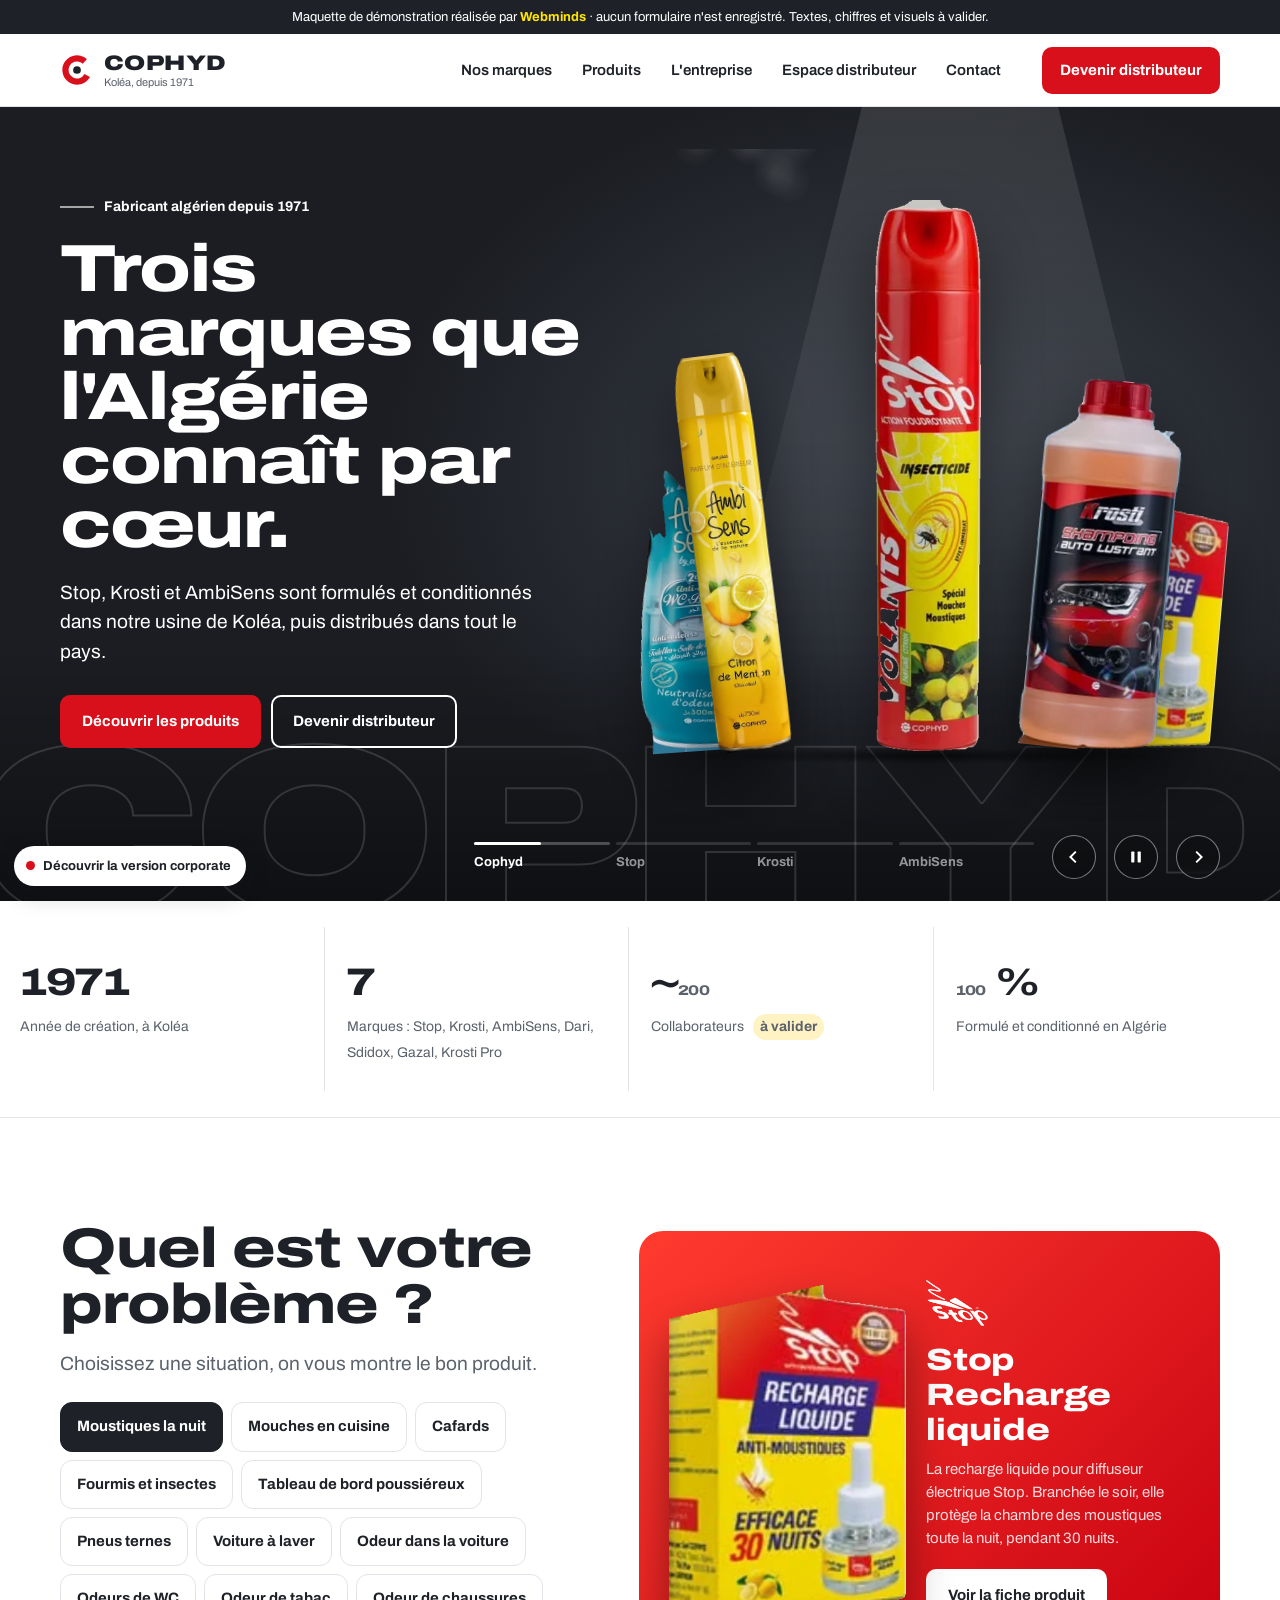
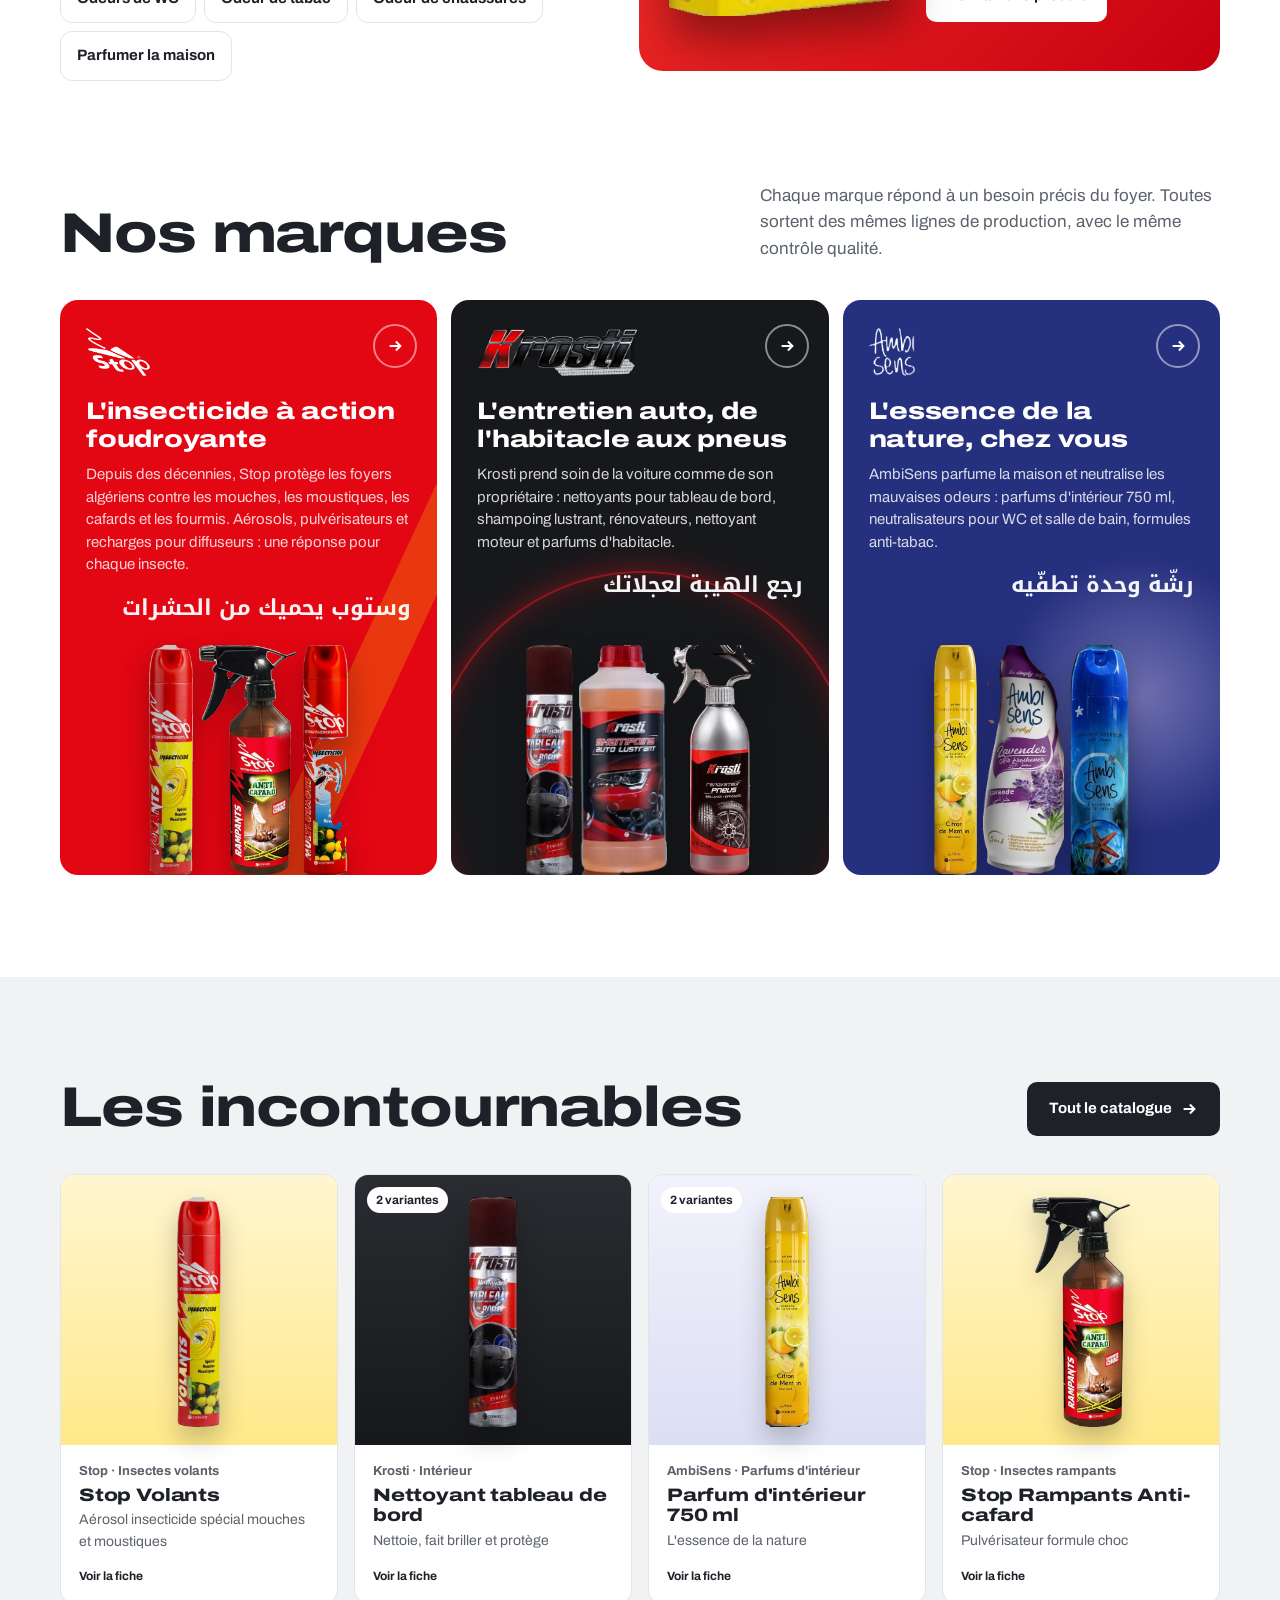
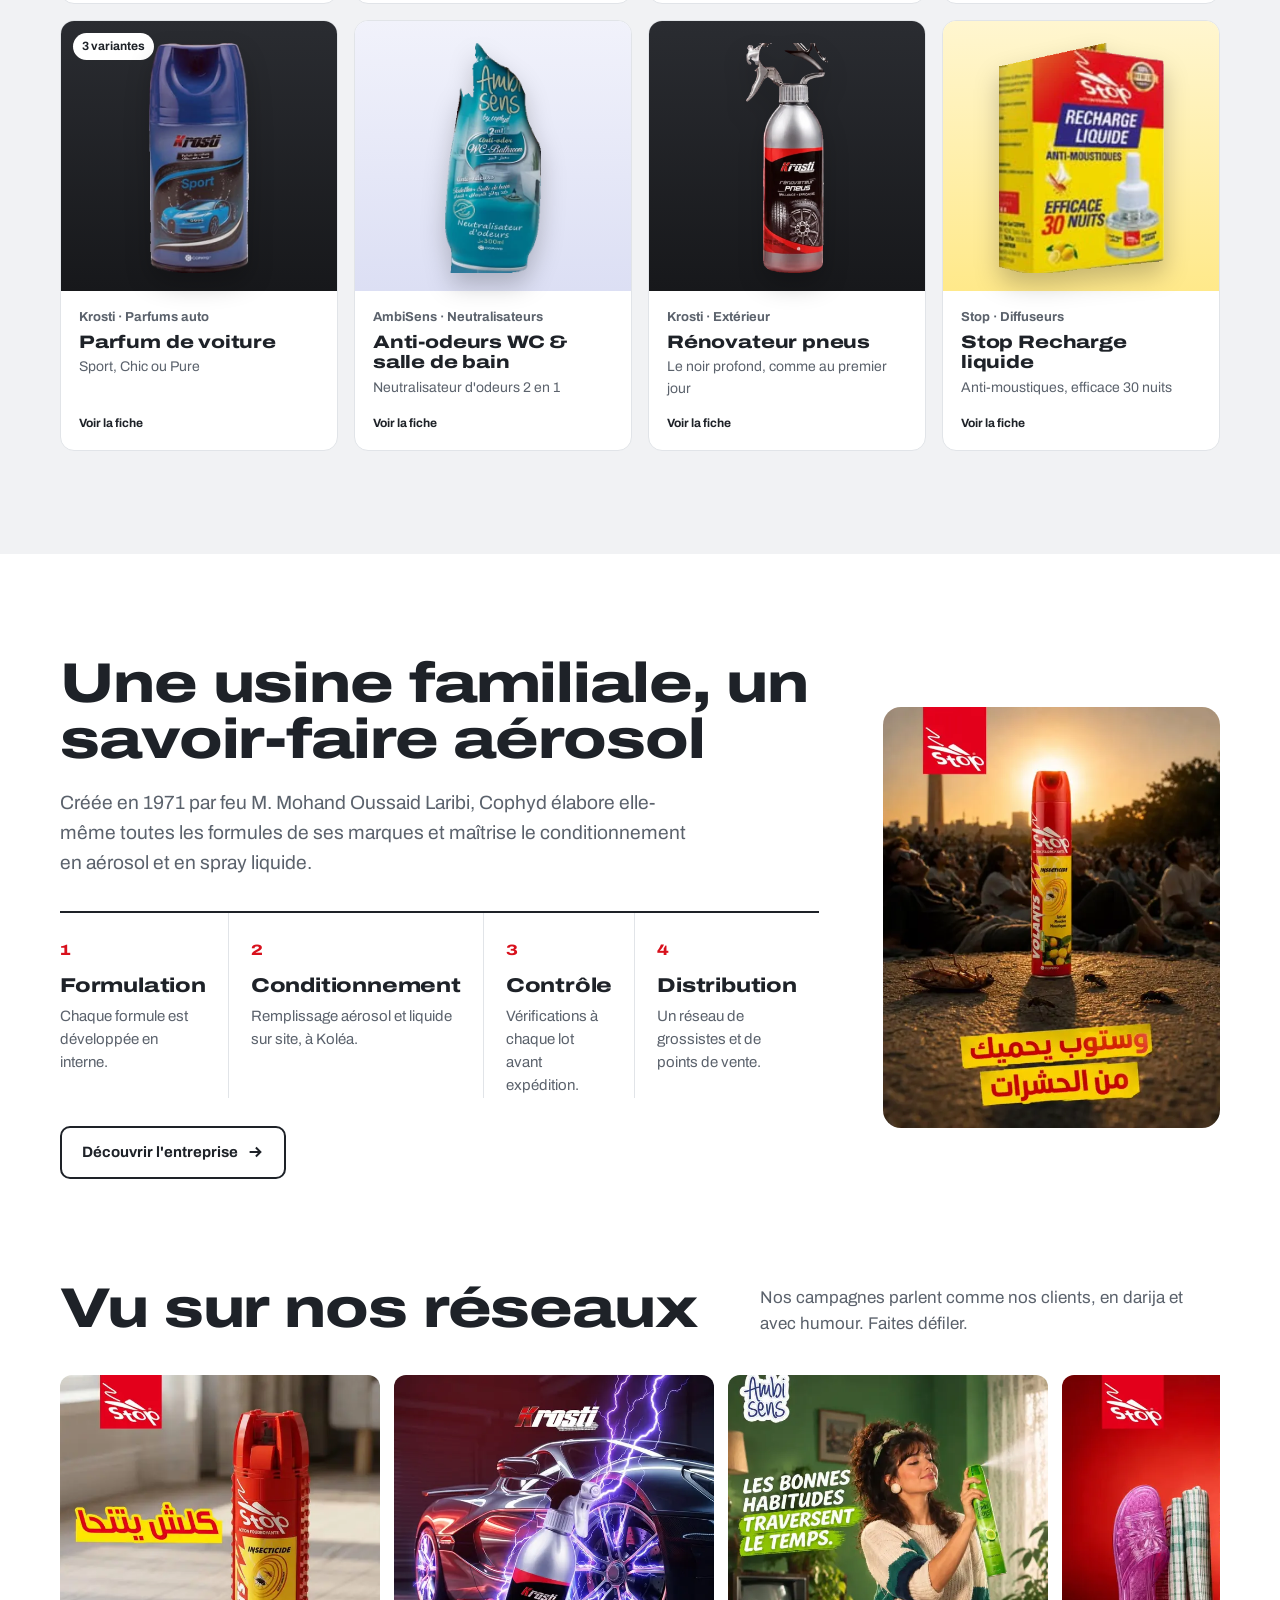
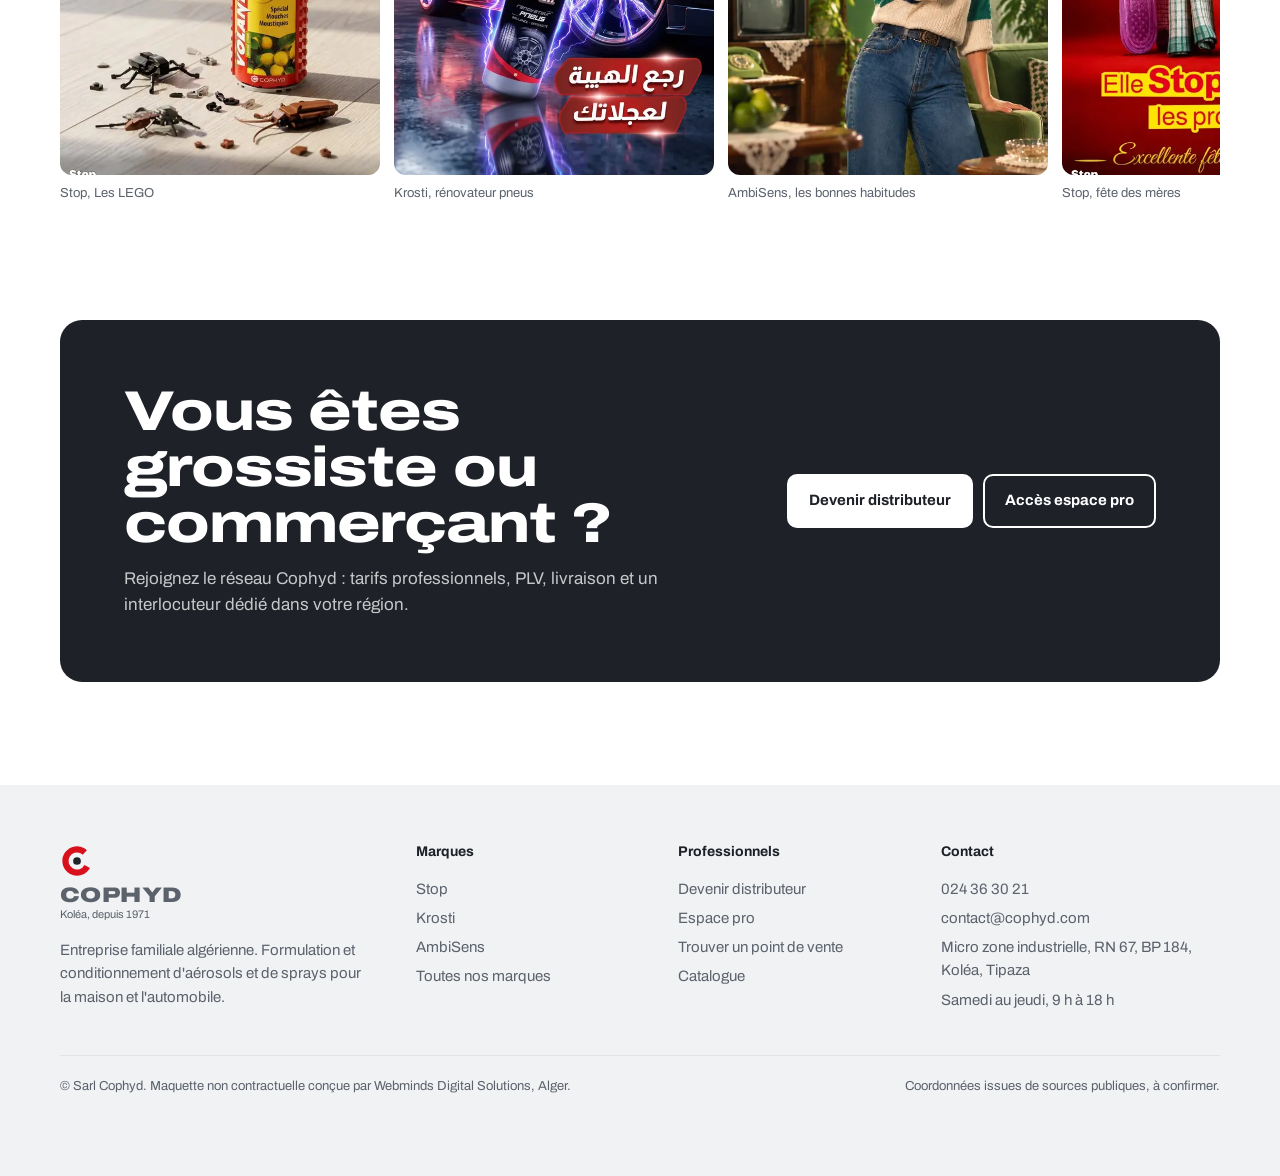
==== commit 28e0b3dc: "V2 : nouveau slide d'accueil animé (4 marques, brume d'aérosol, pause), outil « Quel est votre probl" ====
--- a/v2/index.html
+++ b/v2/index.html
@@ -297,6 +297,109 @@
 .pp>*,.hero .in>*,.bh .in>*,.split>*,.cg>*,.situ>*{min-width:0}
 html,body{overflow-x:clip}
 @media (max-width:1000px){.pstage{height:auto;aspect-ratio:1/1.05;padding:28px}.hero .ar:empty{display:none}.hero .in{min-height:0}}
+/* ===== HERO SLIDER v2 ===== */
+.hs{position:relative;height:clamp(600px,calc(100svh - 106px),820px);overflow:hidden;background:#1b1d22;color:#fff;isolation:isolate}
+.hs .sl{position:absolute;inset:0;opacity:0;visibility:hidden;transition:opacity .8s ease,visibility 0s .8s}
+.hs .sl.on{opacity:1;visibility:visible;transition:opacity .8s ease}
+.sl .bg{position:absolute;inset:0;z-index:-2}
+.sl[data-b=all] .bg{background:radial-gradient(60% 70% at 72% 45%,#3a3f49 0,#1b1d22 70%)}
+.sl[data-b=stop] .bg{background:radial-gradient(55% 65% at 70% 45%,#ff3b2f 0,#e30613 45%,#a30010 100%)}
+.sl[data-b=krosti] .bg{background:radial-gradient(60% 70% at 70% 50%,#2b2d33 0,#0c0d10 75%)}
+.sl[data-b=ambisens] .bg{background:radial-gradient(60% 70% at 70% 40%,#5a64c9 0,#25307e 55%,#161d55 100%)}
+/* decorations */
+.deco{position:absolute;inset:0;z-index:-1;pointer-events:none;overflow:hidden}
+.deco .bolt{position:absolute;right:-6%;top:-10%;width:62%;height:130%;background:linear-gradient(115deg,transparent 46%,rgba(255,229,0,.95) 46.2%,rgba(255,229,0,.95) 53%,transparent 53.2%);opacity:.18;transform:skewX(-12deg)}
+.deco .bolt.b2{right:8%;opacity:.1;width:40%}
+.deco .ring{position:absolute;left:70%;top:50%;border-radius:50%;border:2px solid rgba(229,22,30,.75);box-shadow:0 0 24px rgba(229,22,30,.6),inset 0 0 24px rgba(229,22,30,.35);transform:translate(-50%,-50%) scale(.6);opacity:0}
+.sl.on .deco .ring{animation:ring 1.6s cubic-bezier(.2,.7,.2,1) forwards}
+.deco .ring:nth-child(1){width:420px;height:420px}.deco .ring:nth-child(2){width:600px;height:600px;animation-delay:.12s!important}.deco .ring:nth-child(3){width:800px;height:800px;animation-delay:.24s!important}
+@keyframes ring{to{transform:translate(-50%,-50%) scale(1);opacity:1}}
+.deco .floor{position:absolute;left:0;right:0;bottom:0;height:32%;background:linear-gradient(180deg,transparent,rgba(0,0,0,.45))}
+.deco .bok{position:absolute;border-radius:50%;background:radial-gradient(circle,rgba(255,255,255,.35),rgba(255,255,255,0) 70%);animation:bok 9s ease-in-out infinite alternate}
+@keyframes bok{to{transform:translate(30px,-40px)}}
+.deco .spot{position:absolute;left:52%;top:-20%;width:46%;height:120%;background:linear-gradient(180deg,rgba(255,255,255,.14),rgba(255,255,255,0) 80%);clip-path:polygon(40% 0,60% 0,100% 100%,0 100%);filter:blur(6px)}
+/* big word */
+.sl .word{position:absolute;left:50%;bottom:-0.12em;transform:translateX(-50%) translateY(20%);font-variation-settings:'wdth' 125;font-weight:900;font-size:clamp(110px,19vw,300px);line-height:.8;letter-spacing:-.04em;color:transparent;-webkit-text-stroke:2px rgba(255,255,255,.14);white-space:nowrap;z-index:-1;opacity:0;transition:transform 1.2s cubic-bezier(.2,.7,.2,1),opacity 1s}
+.sl.on .word{transform:translateX(-50%) translateY(0);opacity:1}
+.sl .in{height:100%;display:grid;grid-template-columns:1fr 1.05fr;gap:20px;align-items:center;padding-top:20px;padding-bottom:90px}
+.sl .k{display:inline-flex;align-items:center;gap:10px;font-size:14px;font-weight:700;margin-bottom:20px}
+.sl .k img{height:44px;width:auto}
+.sl .k .ln{width:34px;height:2px;background:currentColor;opacity:.6}
+.sl h1{font-size:clamp(38px,5.2vw,74px);line-height:.96;margin-bottom:20px;max-width:12ch}
+.sl .lead{color:#fff;opacity:.82;max-width:44ch}
+.sl .ar{font-size:clamp(22px,2.3vw,30px);margin-top:16px}
+.sl .acts{display:flex;gap:10px;flex-wrap:wrap;margin-top:28px}
+.sl .acts .ghost{color:#fff}
+.sl[data-b=stop] .btn.red,.sl[data-b=ambisens] .btn.red{background:#fff;color:var(--ink)}
+.sl[data-b=stop] .ar{color:var(--yel)}
+/* stagger text */
+.sl .rv{opacity:0;transform:translateY(26px);transition:opacity .7s,transform .8s cubic-bezier(.2,.7,.2,1)}
+.sl.on .rv{opacity:1;transform:none}
+.sl.on .rv:nth-child(1){transition-delay:.15s}.sl.on .rv:nth-child(2){transition-delay:.25s}.sl.on .rv:nth-child(3){transition-delay:.35s}.sl.on .rv:nth-child(4){transition-delay:.45s}.sl.on .rv:nth-child(5){transition-delay:.55s}
+/* stage */
+.sl .stage{position:relative;height:100%;max-height:640px;display:flex;align-items:flex-end;justify-content:center}
+.sl .stage .pr{position:absolute;bottom:6%;object-fit:contain;filter:drop-shadow(0 30px 30px rgba(0,0,0,.45));opacity:0;transform:translateY(80px) rotate(var(--r,0deg));transition:opacity .9s,transform 1.1s cubic-bezier(.16,.84,.24,1)}
+.sl.on .stage .pr{opacity:1;transform:translateY(0) rotate(var(--r,0deg))}
+.sl .stage .pr.main{height:86%;left:0;right:0;margin:0 auto;z-index:3;transition-delay:.2s}
+.sl .stage .pr.l{height:62%;left:10%;z-index:2;--r:-7deg;transition-delay:.4s}
+.sl .stage .pr.r{height:58%;right:8%;z-index:2;--r:6deg;transition-delay:.5s}
+.sl .stage .pr.l2{height:44%;left:0;z-index:1;--r:-4deg;transition-delay:.6s}
+.sl .stage .pr.r2{height:40%;right:0;z-index:1;--r:5deg;transition-delay:.65s}
+.sl.on .stage .flt{animation:flt 5s ease-in-out 1.4s infinite}
+@keyframes flt{50%{translate:0 -10px}}
+.sl .stage .refl{position:absolute;left:8%;right:8%;bottom:4%;height:16px;border-radius:50%;background:radial-gradient(closest-side,rgba(0,0,0,.55),transparent);z-index:0}
+.sl canvas.mist{position:absolute;inset:0;width:100%;height:100%;z-index:4;pointer-events:none}
+/* controls */
+.hctl{position:absolute;left:0;right:0;bottom:22px;z-index:10}
+.hctl .wrap{display:flex;align-items:center;gap:18px;justify-content:flex-end}
+.hdots{margin-left:auto}
+.hdots{display:flex;gap:6px;flex:1;max-width:560px}
+.hdots button{flex:1;background:none;border:0;color:#fff;text-align:left;cursor:pointer;padding:10px 0 0;font-size:13px;font-weight:700;opacity:.55;position:relative}
+.hdots button:before{content:'';position:absolute;left:0;right:0;top:0;height:3px;background:rgba(255,255,255,.25);border-radius:3px}
+.hdots button i{position:absolute;left:0;top:0;height:3px;width:0;background:#fff;border-radius:3px}
+.hdots button[aria-current=true]{opacity:1}
+.hbtn{width:44px;height:44px;border-radius:50%;border:1.5px solid rgba(255,255,255,.45);background:rgba(0,0,0,.15);color:#fff;display:grid;place-items:center;cursor:pointer;backdrop-filter:blur(6px)}
+.hbtn:hover{background:#fff;color:var(--ink)}
+.hnum{font-variation-settings:'wdth' 125;font-weight:800;font-size:14px;opacity:.8;min-width:56px}
+/* problem finder */
+.pf{display:grid;grid-template-columns:1fr 1.1fr;gap:clamp(24px,4vw,60px);align-items:center}
+.pfq{display:flex;flex-wrap:wrap;gap:8px;margin-top:24px}
+.pfq button{border:1.5px solid var(--line);background:#fff;border-radius:12px;padding:12px 16px;font-weight:700;font-size:15px;cursor:pointer;display:flex;align-items:center;gap:8px;transition:border-color .2s,background .2s}
+.pfq button:hover{border-color:var(--ink)}
+.pfq button[aria-pressed=true]{background:var(--ink);color:#fff;border-color:var(--ink)}
+.pfr{border-radius:24px;min-height:440px;padding:30px;display:grid;grid-template-columns:.9fr 1fr;gap:20px;align-items:center;color:#fff;transition:background .5s;position:relative;overflow:hidden}
+.pfr.stop{background:linear-gradient(135deg,#ff3b2f,#c70010)}.pfr.krosti{background:linear-gradient(135deg,#2c2e34,#0d0e11)}.pfr.ambisens{background:linear-gradient(135deg,#4c56c0,#1e276d)}
+.pfr img.pi{max-height:360px;width:auto;margin:auto;filter:drop-shadow(0 22px 22px rgba(0,0,0,.4));animation:pfin .6s cubic-bezier(.16,.84,.24,1)}
+@keyframes pfin{from{opacity:0;transform:translateY(30px) rotate(-6deg)}}
+.pfr .lg{height:46px;width:auto;margin-bottom:16px}
+.pfr h3{font-size:clamp(24px,2.4vw,32px);margin-bottom:10px}
+.pfr p{opacity:.85;font-size:15px;margin-bottom:18px}
+.pfr .btn{background:#fff;color:var(--ink)}
+/* brand cards upgrade */
+.bpc:before{content:'';position:absolute;pointer-events:none}
+.bpc.stop:before{right:-30%;top:-10%;width:80%;height:130%;background:linear-gradient(115deg,transparent 46%,rgba(255,229,0,.22) 46.2%,rgba(255,229,0,.22) 54%,transparent 54.2%)}
+.bpc.krosti:before{left:50%;bottom:-120px;width:420px;height:420px;margin-left:-210px;border-radius:50%;border:2px solid rgba(229,22,30,.6);box-shadow:0 0 30px rgba(229,22,30,.45),inset 0 0 30px rgba(229,22,30,.3)}
+.bpc.ambisens:before{right:-60px;bottom:40px;width:280px;height:280px;border-radius:50%;background:radial-gradient(circle,rgba(205,189,240,.45),transparent 70%)}
+.pc{transition:border-color .2s,transform .3s}
+.pc:hover{transform:translateY(-4px)}
+.pc .stg img{transition:transform .4s cubic-bezier(.2,.7,.2,1)}
+.pc:hover .stg img{transform:scale(1.05) rotate(-2deg)}
+.facts b{font-size:clamp(28px,3vw,40px)}
+@media (max-width:1000px){
+ .hs{height:820px}
+ .sl .in{grid-template-columns:1fr;grid-template-rows:auto 1fr;padding-top:34px;padding-bottom:84px;gap:0}
+ .sl h1{font-size:clamp(34px,9vw,52px);margin-bottom:12px}
+ .sl .lead{font-size:15px;display:-webkit-box;-webkit-line-clamp:3;-webkit-box-orient:vertical;overflow:hidden}
+ .sl .ar{font-size:20px;margin-top:10px}.sl .acts{margin-top:18px}
+ .sl .stage{min-height:300px}
+ .deco .ring{left:50%;top:72%}
+ .hdots button span{display:none}.hnum{display:none}
+ .pf,.pfr{grid-template-columns:1fr}.pfr{min-height:0}.pfr img.pi{max-height:260px}
+}
+@media (max-width:600px){.hs{height:780px}.sl .acts .ghost{display:none}.sl .k img{height:24px}}
+@media (prefers-reduced-motion:reduce){.sl .rv,.sl .stage .pr,.sl .word{opacity:1!important;transform:none!important}}
+
+@media (max-width:1000px){.hctl{bottom:70px}.hctl .wrap{gap:10px}.hbtn{width:38px;height:38px}.sl .in{padding-bottom:130px}}
 </style></head><body>
 <div id="top"></div><main id="app"></main><div id="bot"></div>
 <a class="mqpill" href="../index.html"><span class="wd"></span>Découvrir la version corporate</a><div class="toast" id="toast" role="status" aria-live="polite"></div>
@@ -715,4 +818,126 @@
  window.addEventListener('hashchange',route);route();
 });
 </script>
+<script>const SLIDES=[
+ {b:'all',word:'COPHYD',k:'Fabricant algérien depuis 1971',h:"Trois marques que l'Algérie connaît par cœur.",l:"Stop, Krosti et AmbiSens sont formulés et conditionnés dans notre usine de Koléa, puis distribués dans tout le pays.",ar:'',p:{main:'stop_volants',l:'amb_citron',r:'k_shampoing',l2:'amb_wc',r2:'stop_recharge'},cta:['Découvrir les produits','#/produits'],tab:'Cophyd'},
+ {b:'stop',word:'STOP',k:'Insecticides',h:'Les insectes ne passent plus.',l:BRANDS.stop.d,ar:BRANDS.stop.ar,p:{main:'stop_volants',l:'stop_cafard',r:'stop_multi',r2:'stop_recharge'},cta:['La gamme Stop','#/marque/stop'],tab:'Stop'},
+ {b:'krosti',word:'KROSTI',k:'Entretien automobile',h:'Une voiture qui brille, dedans comme dehors.',l:BRANDS.krosti.d,ar:BRANDS.krosti.ar,p:{main:'k_tableau_fraise',l:'k_shampoing',r:'k_renov_pneus',l2:'k_sport',r2:'k_chic'},cta:['La gamme Krosti','#/marque/krosti'],tab:'Krosti'},
+ {b:'ambisens',word:'AMBISENS',k:"Parfums d'intérieur",h:'La maison sent bon, tout simplement.',l:BRANDS.ambisens.d,ar:BRANDS.ambisens.ar,p:{main:'amb_marine',l:'amb_citron',r:'amb_lav',l2:'amb_tabac',r2:'amb_wc'},cta:['La gamme AmbiSens','#/marque/ambisens'],tab:'AmbiSens'}
+];
+const DECO={all:'<div class="spot"></div><div class="floor"></div>',
+ stop:'<div class="bolt"></div><div class="bolt b2"></div><div class="floor"></div>',
+ krosti:'<div class="ring"></div><div class="ring"></div><div class="ring"></div><div class="floor"></div>',
+ ambisens:'<div class="bok" style="width:260px;height:260px;left:58%;top:12%"></div><div class="bok" style="width:160px;height:160px;left:84%;top:58%;animation-delay:-3s"></div><div class="bok" style="width:110px;height:110px;left:46%;top:66%;animation-delay:-6s"></div><div class="floor"></div>'};
+const PROBS=[['Moustiques la nuit','stop-recharge'],['Mouches en cuisine','stop-volants'],['Cafards','stop-rampants'],['Fourmis et insectes','stop-multi'],['Tableau de bord poussiéreux','krosti-tableau'],['Pneus ternes','krosti-pneus'],['Voiture à laver','krosti-shampoing'],['Odeur dans la voiture','krosti-parfum'],['Odeurs de WC','ambisens-wc'],['Odeur de tabac','ambisens-antitabac'],['Odeur de chaussures','ambisens-lavande'],['Parfumer la maison','ambisens-750']];
+const PREV='<svg width="18" height="18" viewBox="0 0 20 20" fill="none" stroke="currentColor" stroke-width="2.2"><path d="M12 4l-6 6 6 6"/></svg>',NEXT='<svg width="18" height="18" viewBox="0 0 20 20" fill="none" stroke="currentColor" stroke-width="2.2"><path d="M8 4l6 6-6 6"/></svg>',PAUSE='<svg width="16" height="16" viewBox="0 0 20 20" fill="currentColor"><rect x="4" y="3" width="4" height="14" rx="1"/><rect x="12" y="3" width="4" height="14" rx="1"/></svg>',PLAY='<svg width="16" height="16" viewBox="0 0 20 20" fill="currentColor"><path d="M5 3l12 7-12 7z"/></svg>';
+
+function slideHTML(s,i){const B=BRANDS[s.b];return `<div class="sl${i===0?' on':''}" data-b="${s.b}" role="group" aria-roledescription="diapositive" aria-label="${i+1} sur ${SLIDES.length}">
+ <div class="bg"></div><div class="deco">${DECO[s.b]}</div><div class="word" aria-hidden="true">${s.word}</div>
+ <div class="wrap in"><div>
+  <p class="k rv">${B?`<img src="${I(B.logo)}" alt="${B.n}">`:''}<span class="ln"></span>${s.k}</p>
+  <h1 class="rv">${s.h}</h1>
+  <p class="lead rv">${s.l}</p>
+  ${s.ar?`<p class="ar rv" lang="ar">${s.ar}</p>`:''}
+  <div class="acts rv"><a class="btn red" href="${s.cta[1]}">${s.cta[0]}</a><a class="btn ghost" href="#/distributeurs">Devenir distributeur</a></div>
+ </div>
+ <div class="stage" aria-hidden="true"><div class="refl"></div>
+  ${Object.entries(s.p).map(([c,k])=>`<img class="pr ${c}${c!=='main'?' flt':''}" src="${I(k)}" alt="">`).join('')}
+  <canvas class="mist"></canvas></div></div></div>`}
+
+function home(){return `
+<section class="hs" aria-roledescription="carrousel" aria-label="Nos marques">
+ ${SLIDES.map(slideHTML).join('')}
+ <div class="hctl"><div class="wrap">
+  <span class="hnum" id="hn">01 / 04</span>
+  <div class="hdots">${SLIDES.map((s,i)=>`<button data-i="${i}" aria-current="${i===0}" aria-label="Diapositive ${s.tab}"><i></i><span>${s.tab}</span></button>`).join('')}</div>
+  <button class="hbtn" id="hp" aria-label="Diapositive précédente">${PREV}</button>
+  <button class="hbtn" id="hpa" aria-label="Mettre en pause">${PAUSE}</button>
+  <button class="hbtn" id="hx" aria-label="Diapositive suivante">${NEXT}</button>
+ </div></div>
+</section>
+
+<section class="facts"><div class="wrap in">
+ <div><b>1971</b><span>Année de création, à Koléa</span></div>
+ <div><b data-c="7">7</b><span>Marques : Stop, Krosti, AmbiSens, Dari, Sdidox, Gazal, Krosti Pro</span></div>
+ <div><b>~<span data-c="200">200</span></b><span>Collaborateurs ${PENDING}</span></div>
+ <div><b><span data-c="100">100</span> %</b><span>Formulé et conditionné en Algérie</span></div>
+</div></section>
+
+<section class="s"><div class="wrap pf">
+ <div><h2>Quel est votre problème ?</h2><p class="lead" style="margin-top:16px">Choisissez une situation, on vous montre le bon produit.</p>
+  <div class="pfq">${PROBS.map(([t,id],i)=>`<button data-id="${id}" aria-pressed="${i===0}">${t}</button>`).join('')}</div></div>
+ <div class="pfr" id="pfr" aria-live="polite"></div>
+</div></section>
+
+<section class="s" style="padding-top:0"><div class="wrap">
+ <div class="sh"><h2>Nos marques</h2><p>Chaque marque répond à un besoin précis du foyer. Toutes sortent des mêmes lignes de production, avec le même contrôle qualité.</p></div>
+ <div class="bp">${ORDER.map(b=>{const B=BRANDS[b];return `<a class="bpc ${b}" href="#/marque/${b}">
+  <span class="go">${ARW}</span><img class="lg" src="${I(B.logo)}" alt="${B.n}"><h3>${B.tag}</h3><p>${B.d}</p><p class="ar" lang="ar">${B.ar}</p>
+  <div class="pk">${B.hero.slice(0,3).map(k=>`<img src="${I(k)}" alt="" loading="lazy">`).join('')}</div></a>`}).join('')}</div>
+</div></section>
+
+<section class="s" style="background:var(--mist)"><div class="wrap">
+ <div class="sh"><h2>Les incontournables</h2><a class="btn ink" href="#/produits">Tout le catalogue ${ARW}</a></div>
+ <div class="grid">${['stop-volants','krosti-tableau','ambisens-750','stop-rampants','krosti-parfum','ambisens-wc','krosti-pneus','stop-recharge'].map(id=>card(prodBy(id))).join('')}</div>
+</div></section>
+
+<section class="s"><div class="wrap about">
+ <div><h2 style="margin-bottom:20px">Une usine familiale, un savoir-faire aérosol</h2>
+ <p class="lead" style="margin-bottom:34px">Créée en 1971 par feu M. Mohand Oussaid Laribi, Cophyd élabore elle-même toutes les formules de ses marques et maîtrise le conditionnement en aérosol et en spray liquide.</p>
+ <div class="proc">
+  <div><i>1</i><h3>Formulation</h3><p>Chaque formule est développée en interne.</p></div>
+  <div><i>2</i><h3>Conditionnement</h3><p>Remplissage aérosol et liquide sur site, à Koléa.</p></div>
+  <div><i>3</i><h3>Contrôle</h3><p>Vérifications à chaque lot avant expédition.</p></div>
+  <div><i>4</i><h3>Distribution</h3><p>Un réseau de grossistes et de points de vente.</p></div>
+ </div>
+ <p style="margin-top:28px"><a class="btn ghost" href="#/entreprise">Découvrir l'entreprise ${ARW}</a></p></div>
+ <div class="about ph" style="display:block"><img src="${I('c_stop_sunset')}" alt="Campagne Stop" loading="lazy"></div>
+</div></section>
+
+<section class="s" style="padding-top:0"><div class="wrap">
+ <div class="sh"><h2>Vu sur nos réseaux</h2><p>Nos campagnes parlent comme nos clients, en darija et avec humour. Faites défiler.</p></div>
+ <div class="camp">${[['c_stop_lego','Stop, Les LEGO'],['c_k_eclair','Krosti, rénovateur pneus'],['c_a_80s','AmbiSens, les bonnes habitudes'],['c_stop_meres','Stop, fête des mères'],['c_k_neon','Krosti, shampoing lustrant'],['c_a_wc','AmbiSens, anti-odeurs WC'],['c_k_ap','Krosti, avant / après'],['c_a_marine','AmbiSens Marine']].map(([k,c])=>`<figure><img src="${I(k)}" alt="${c}" loading="lazy"><figcaption>${c}</figcaption></figure>`).join('')}</div>
+</div></section>
+
+<section><div class="wrap"><div class="band">
+ <div><h2>Vous êtes grossiste ou commerçant ?</h2><p>Rejoignez le réseau Cophyd : tarifs professionnels, PLV, livraison et un interlocuteur dédié dans votre région.</p></div>
+ <div class="acts"><a class="btn white" href="#/distributeurs">Devenir distributeur</a><a class="btn ghost" href="#/distributeurs#pro">Accès espace pro</a></div>
+</div></div></section>`}
+
+let HS=null;
+function mist(sl){
+ const cv=sl.querySelector('canvas.mist'),st=sl.querySelector('.stage'),m=sl.querySelector('.pr.main');if(!cv||!m)return;
+ const R=st.getBoundingClientRect(),M=m.getBoundingClientRect();if(!R.width)return;
+ const dpr=Math.min(2,devicePixelRatio||1);cv.width=R.width*dpr;cv.height=R.height*dpr;const c=cv.getContext('2d');c.scale(dpr,dpr);
+ const ox=M.left-R.left+M.width*.5,oy=M.top-R.top+M.height*.03;
+ const ps=[];const t0=performance.now();let last=t0;
+ (function f(now){const dt=Math.min(40,now-last)/16;last=now;const age=now-t0;
+  if(age<900)for(let i=0;i<9;i++){const a=(-160+Math.random()*34)*Math.PI/180,v=5+Math.random()*7;ps.push({x:ox,y:oy,vx:Math.cos(a)*v,vy:Math.sin(a)*v,r:2+Math.random()*3,l:1})}
+  c.clearRect(0,0,R.width,R.height);
+  for(const p of ps){p.x+=p.vx*dt;p.y+=p.vy*dt;p.vx*=.955;p.vy=p.vy*.955+.02;p.r+=.35*dt;p.l-=.012*dt;
+   if(p.l>0){const g=c.createRadialGradient(p.x,p.y,0,p.x,p.y,p.r);g.addColorStop(0,`rgba(255,255,255,${.28*p.l})`);g.addColorStop(1,'rgba(255,255,255,0)');c.fillStyle=g;c.beginPath();c.arc(p.x,p.y,p.r,0,6.3);c.fill()}}
+  if(age<3200&&document.body.contains(cv))requestAnimationFrame(f);else c.clearRect(0,0,R.width,R.height)})(t0);
+}
+function heroInit(){
+ const hs=$('.hs');if(!hs)return;const sls=$$('.sl',hs),dots=$$('.hdots button',hs),N=sls.length,DUR=7000;
+ const reduce=matchMedia('(prefers-reduced-motion:reduce)').matches;
+ let i=0,paused=reduce,t=0,last=performance.now(),raf,mt;
+ const go=n=>{i=(n+N)%N;sls.forEach((s,k)=>s.classList.toggle('on',k===i));dots.forEach((d,k)=>{d.setAttribute('aria-current',k===i);d.querySelector('i').style.width=k<i?'100%':'0'});
+  $('#hn').textContent=String(i+1).padStart(2,'0')+' / '+String(N).padStart(2,'0');t=0;clearTimeout(mt);if(!reduce)mt=setTimeout(()=>mist(sls[i]),1050)};
+ const tick=now=>{if(!document.body.contains(hs))return;const dt=now-last;last=now;if(!paused&&!document.hidden){t+=dt;dots[i].querySelector('i').style.width=Math.min(100,t/DUR*100)+'%';if(t>=DUR)go(i+1)}raf=requestAnimationFrame(tick)};
+ const setP=p=>{paused=p;$('#hpa').innerHTML=p?PLAY:PAUSE;$('#hpa').setAttribute('aria-label',p?'Lire':'Mettre en pause')};
+ dots.forEach(d=>d.onclick=()=>go(+d.dataset.i));$('#hp').onclick=()=>go(i-1);$('#hx').onclick=()=>go(i+1);$('#hpa').onclick=()=>setP(!paused);
+ let sx=null,sy=null;hs.addEventListener('touchstart',e=>{sx=e.touches[0].clientX;sy=e.touches[0].clientY},{passive:true});
+ hs.addEventListener('touchend',e=>{if(sx==null)return;const dx=e.changedTouches[0].clientX-sx,dy=e.changedTouches[0].clientY-sy;if(Math.abs(dx)>50&&Math.abs(dx)>Math.abs(dy)*1.5)go(i+(dx<0?1:-1));sx=null},{passive:true});
+ setP(paused);go(0);requestAnimationFrame(tick);
+ // problem finder
+ const pfr=$('#pfr');const show=id=>{const p=prodBy(id),B=BRANDS[p.b];pfr.className='pfr '+p.b;
+  pfr.innerHTML=`<img class="pi" src="${I(p.img)}" alt="${p.n}"><div><img class="lg" src="${I(B.logo)}" alt="${B.n}"><h3>${p.n}</h3><p>${p.d}</p><a class="btn" href="#/produit/${p.id}">Voir la fiche produit</a></div>`};
+ $$('.pfq button').forEach(b=>b.onclick=()=>{$$('.pfq button').forEach(x=>x.setAttribute('aria-pressed',x===b));show(b.dataset.id)});show(PROBS[0][1]);
+ // count-up
+ const io=new IntersectionObserver(es=>es.forEach(e=>{if(!e.isIntersecting)return;io.unobserve(e.target);const el=e.target,to=+el.dataset.c;if(reduce)return;const t0=performance.now();
+  (function f(n){const k=Math.min(1,(n-t0)/1200);el.textContent=Math.round(to*(1-Math.pow(1-k,3)));if(k<1)requestAnimationFrame(f)})(t0)}),{threshold:.6});
+ $$('[data-c]').forEach(el=>io.observe(el));
+}
+</script>
 </body></html>
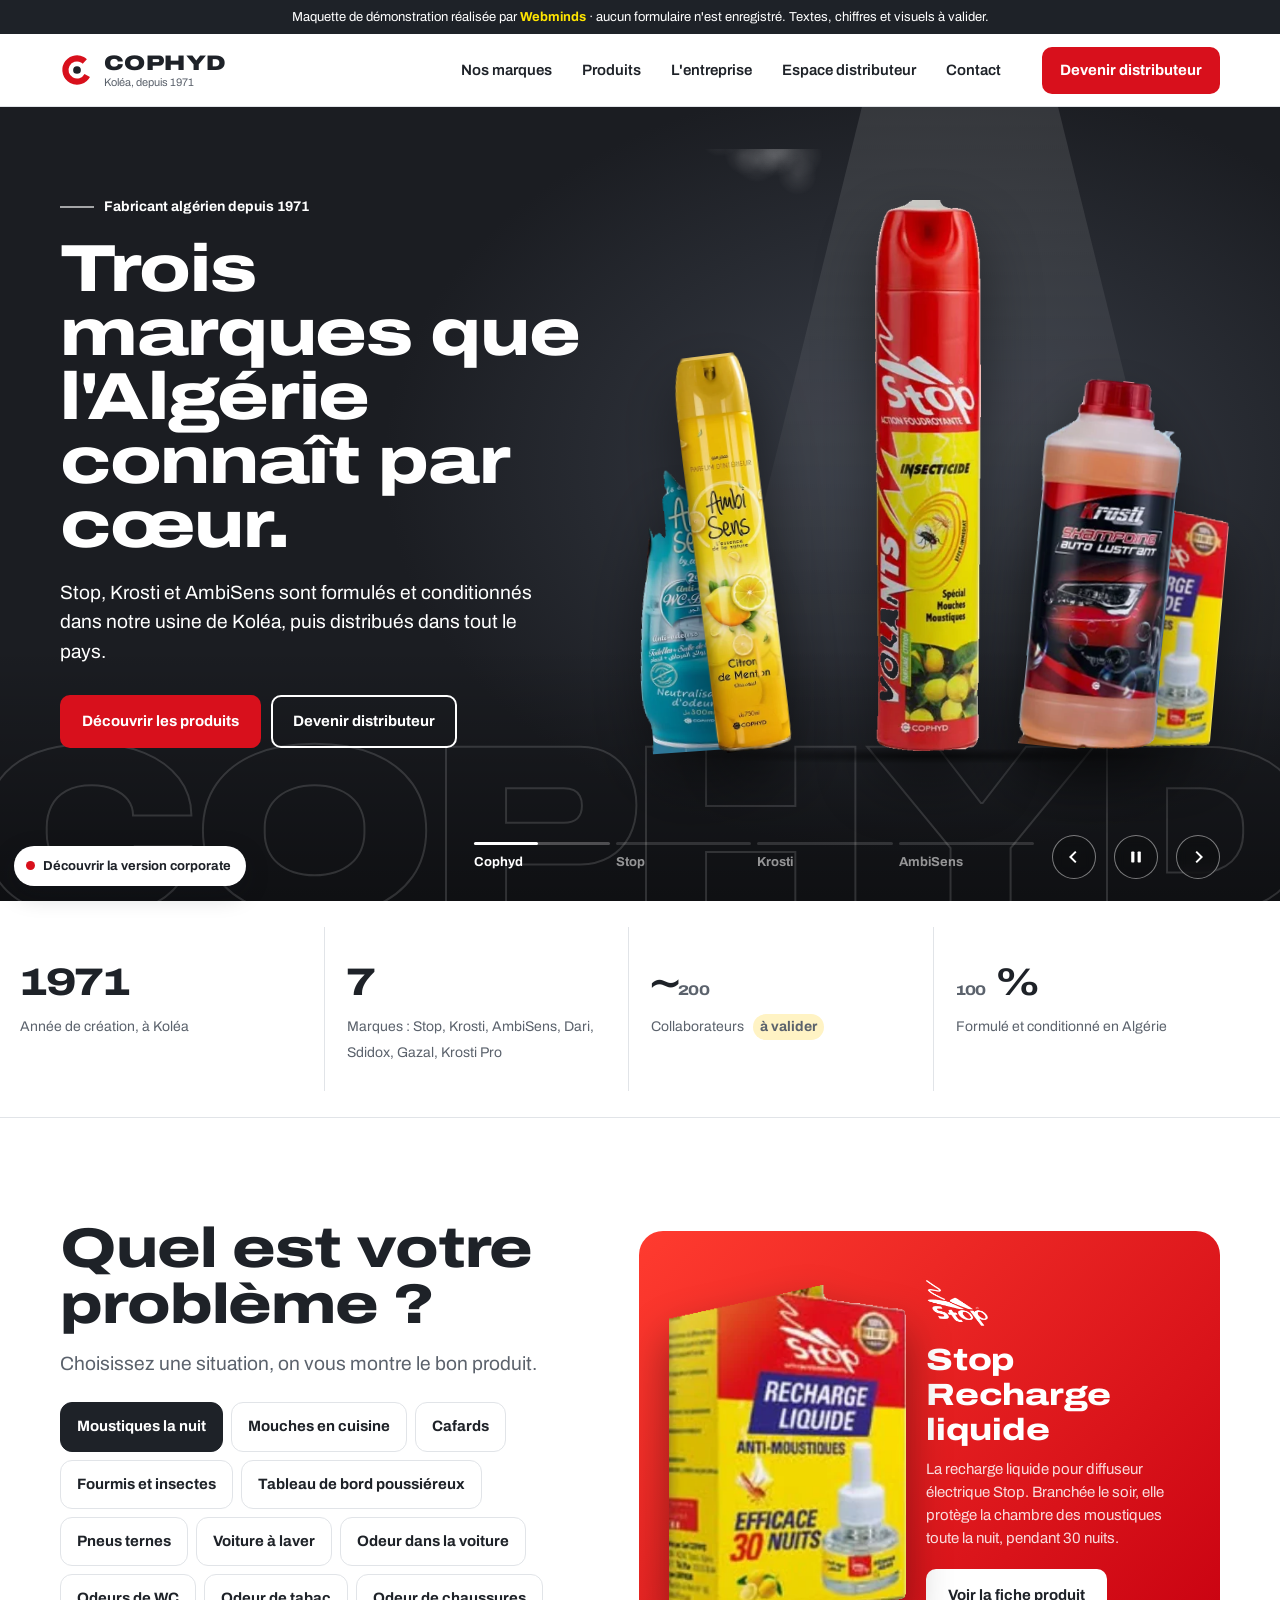
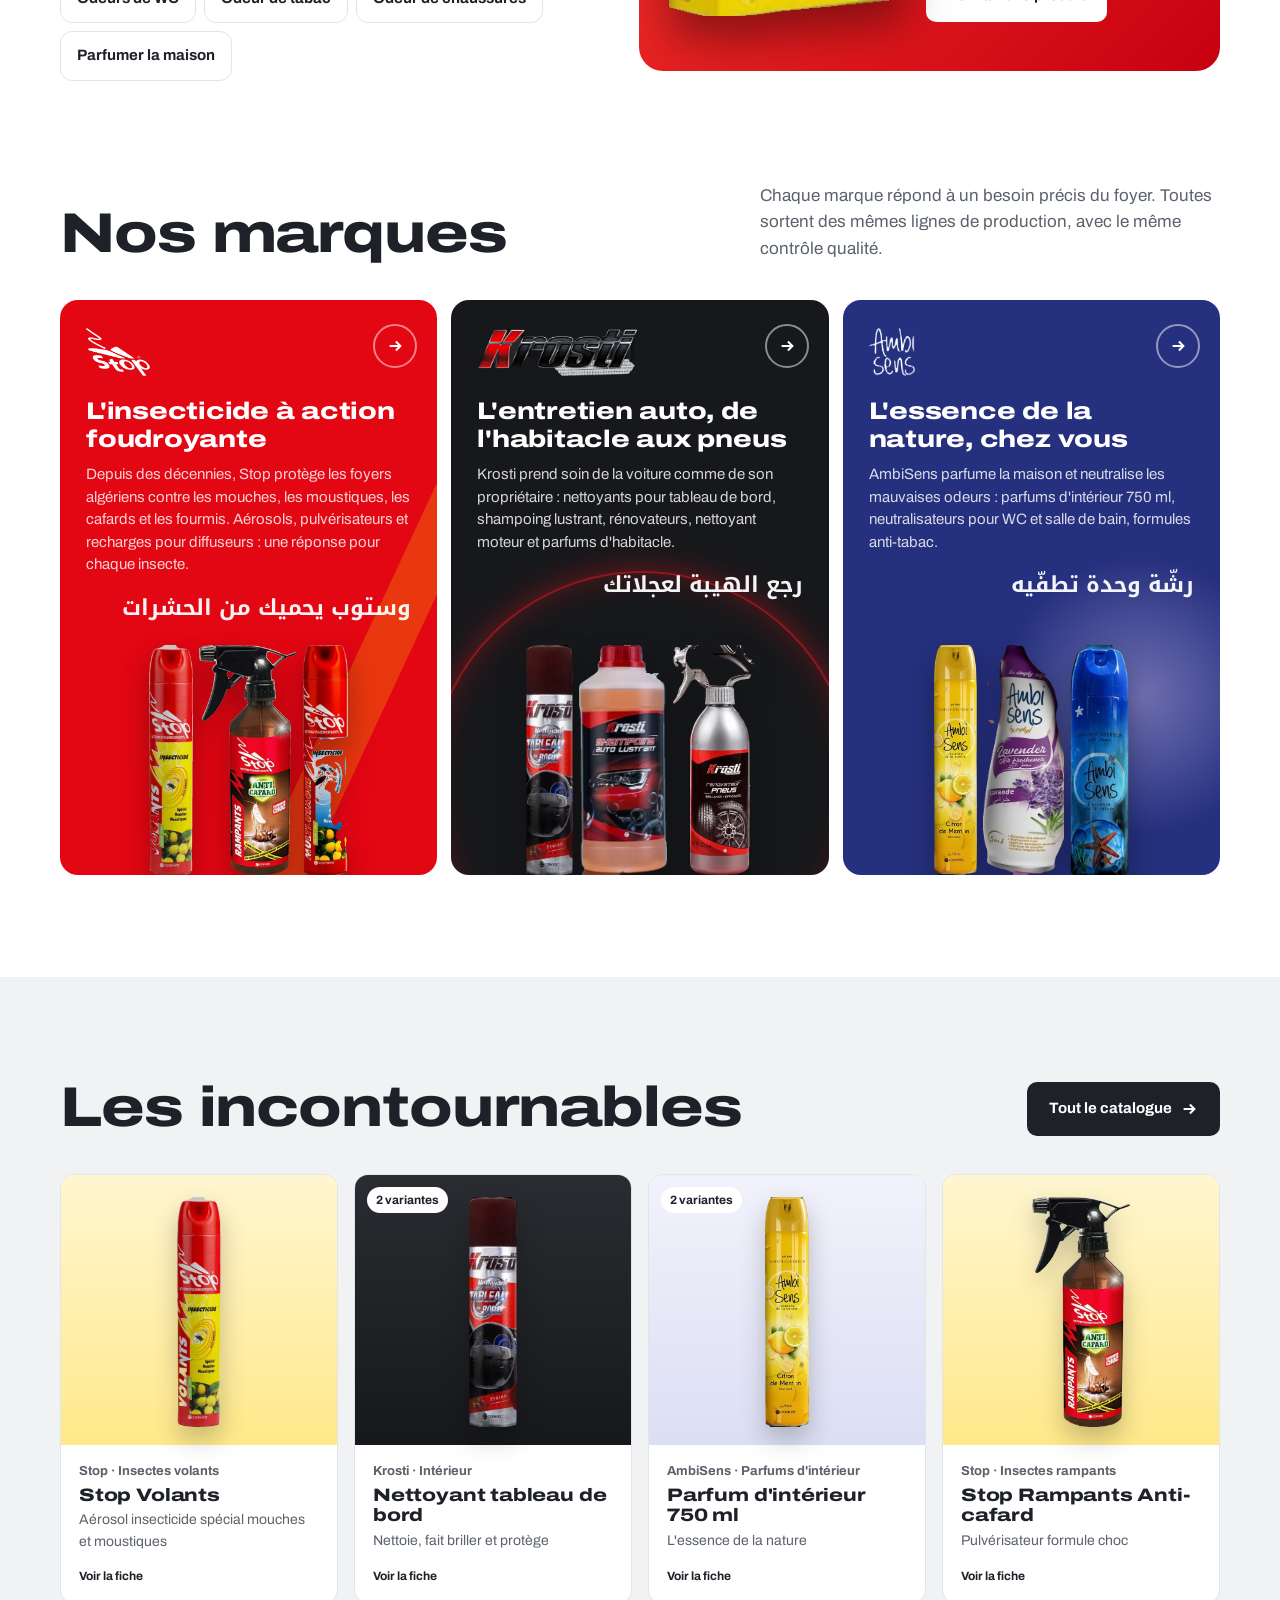
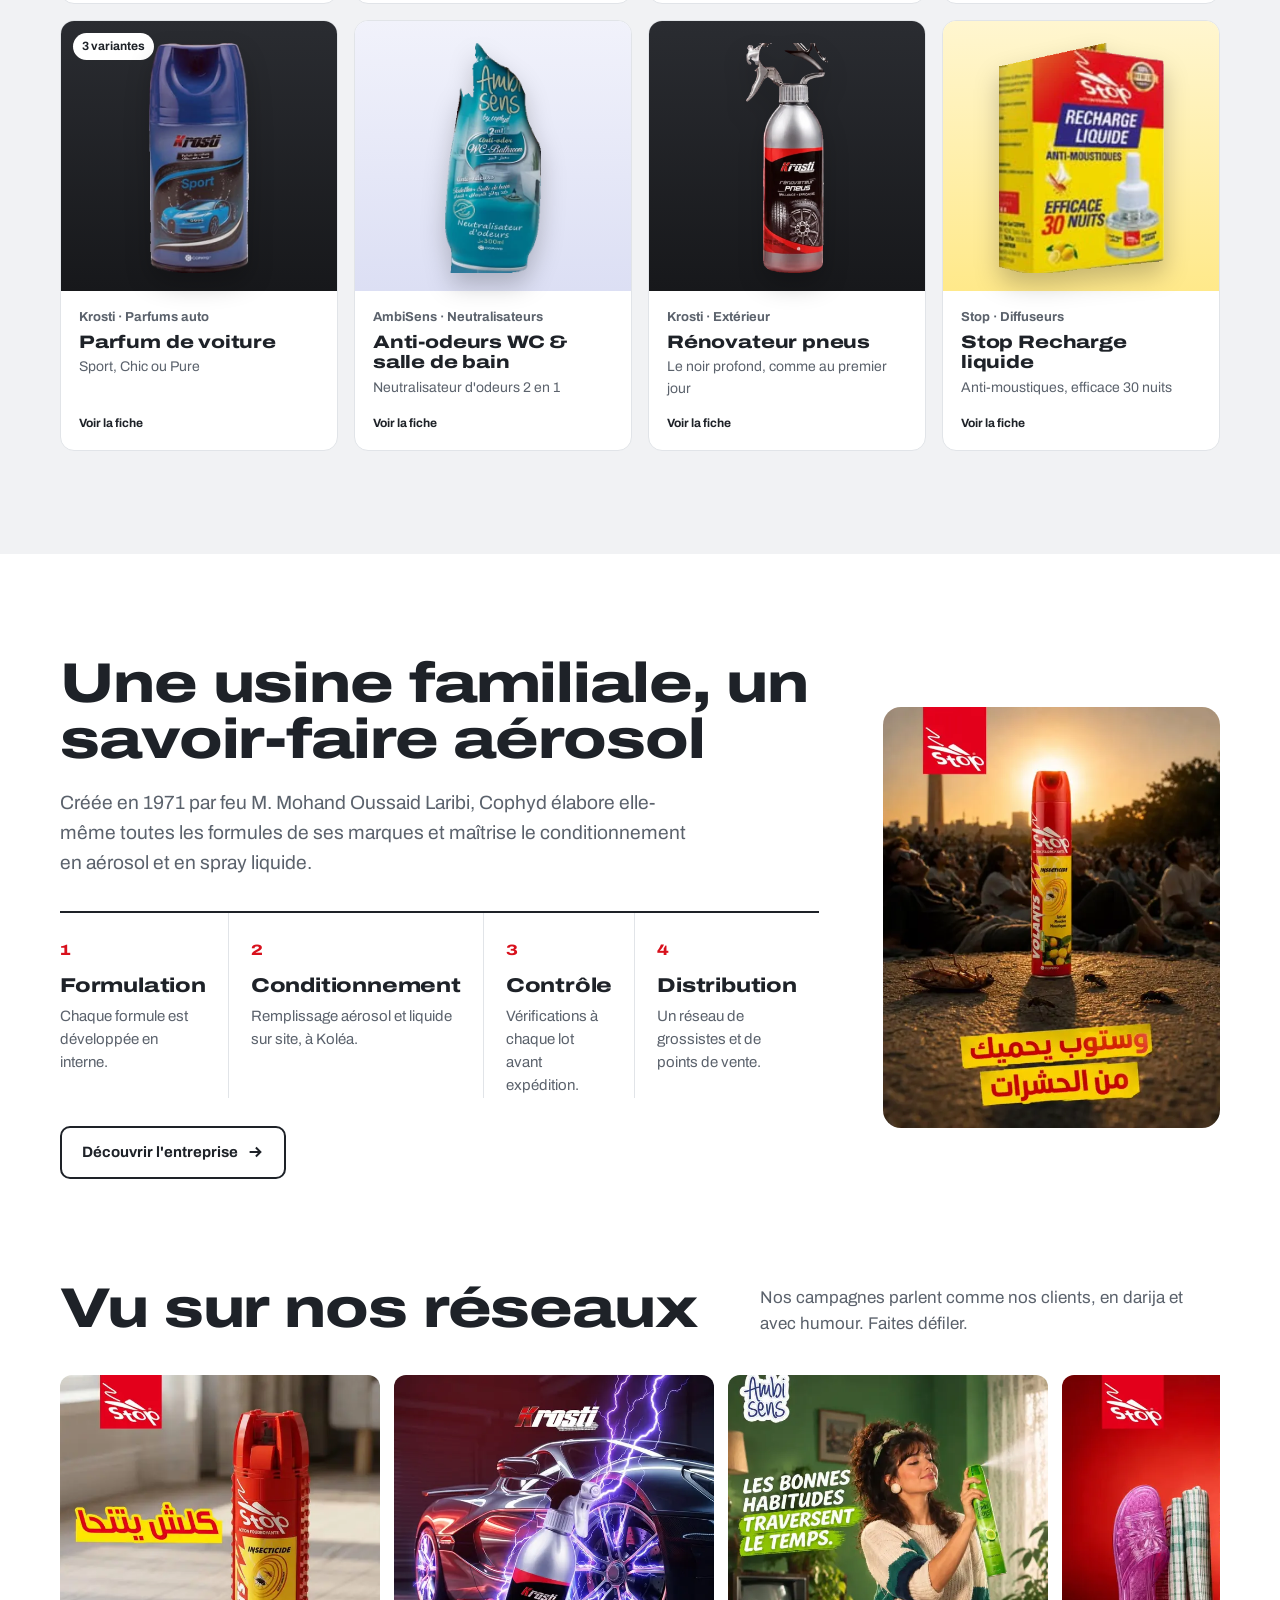
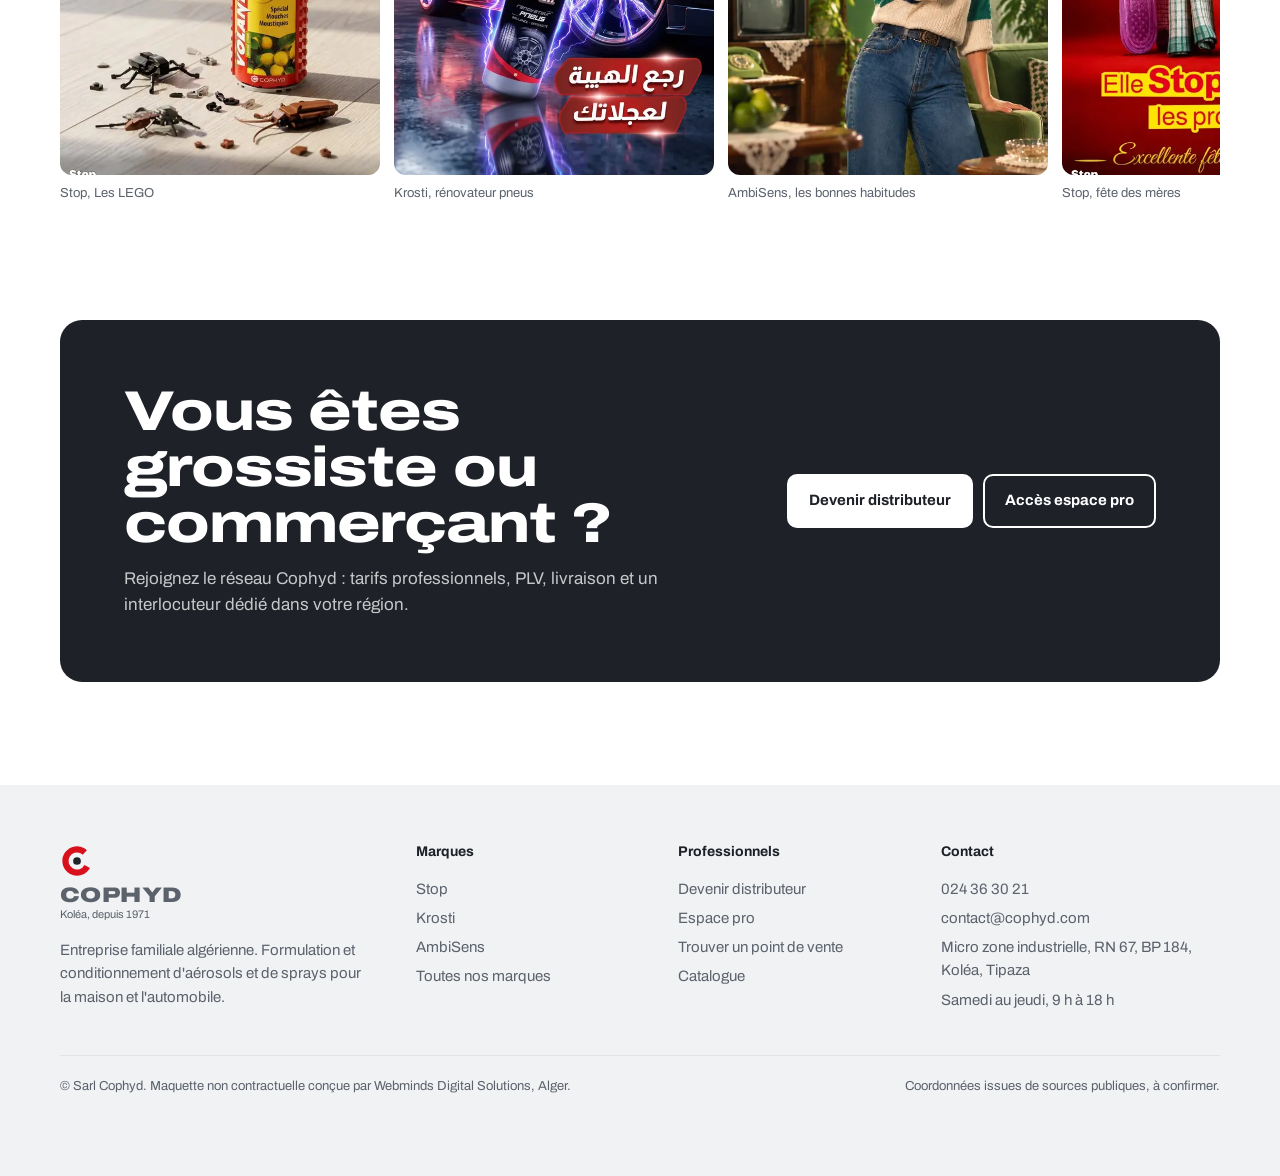
==== commit b662a0dc: "Branchement Webminds Radar (suivi des visites)" ====
--- a/v2/index.html
+++ b/v2/index.html
@@ -940,4 +940,4 @@
  $$('[data-c]').forEach(el=>io.observe(el));
 }
 </script>
-</body></html>+<script src="https://radar-xi-flax.vercel.app/t.js" defer></script></body></html>
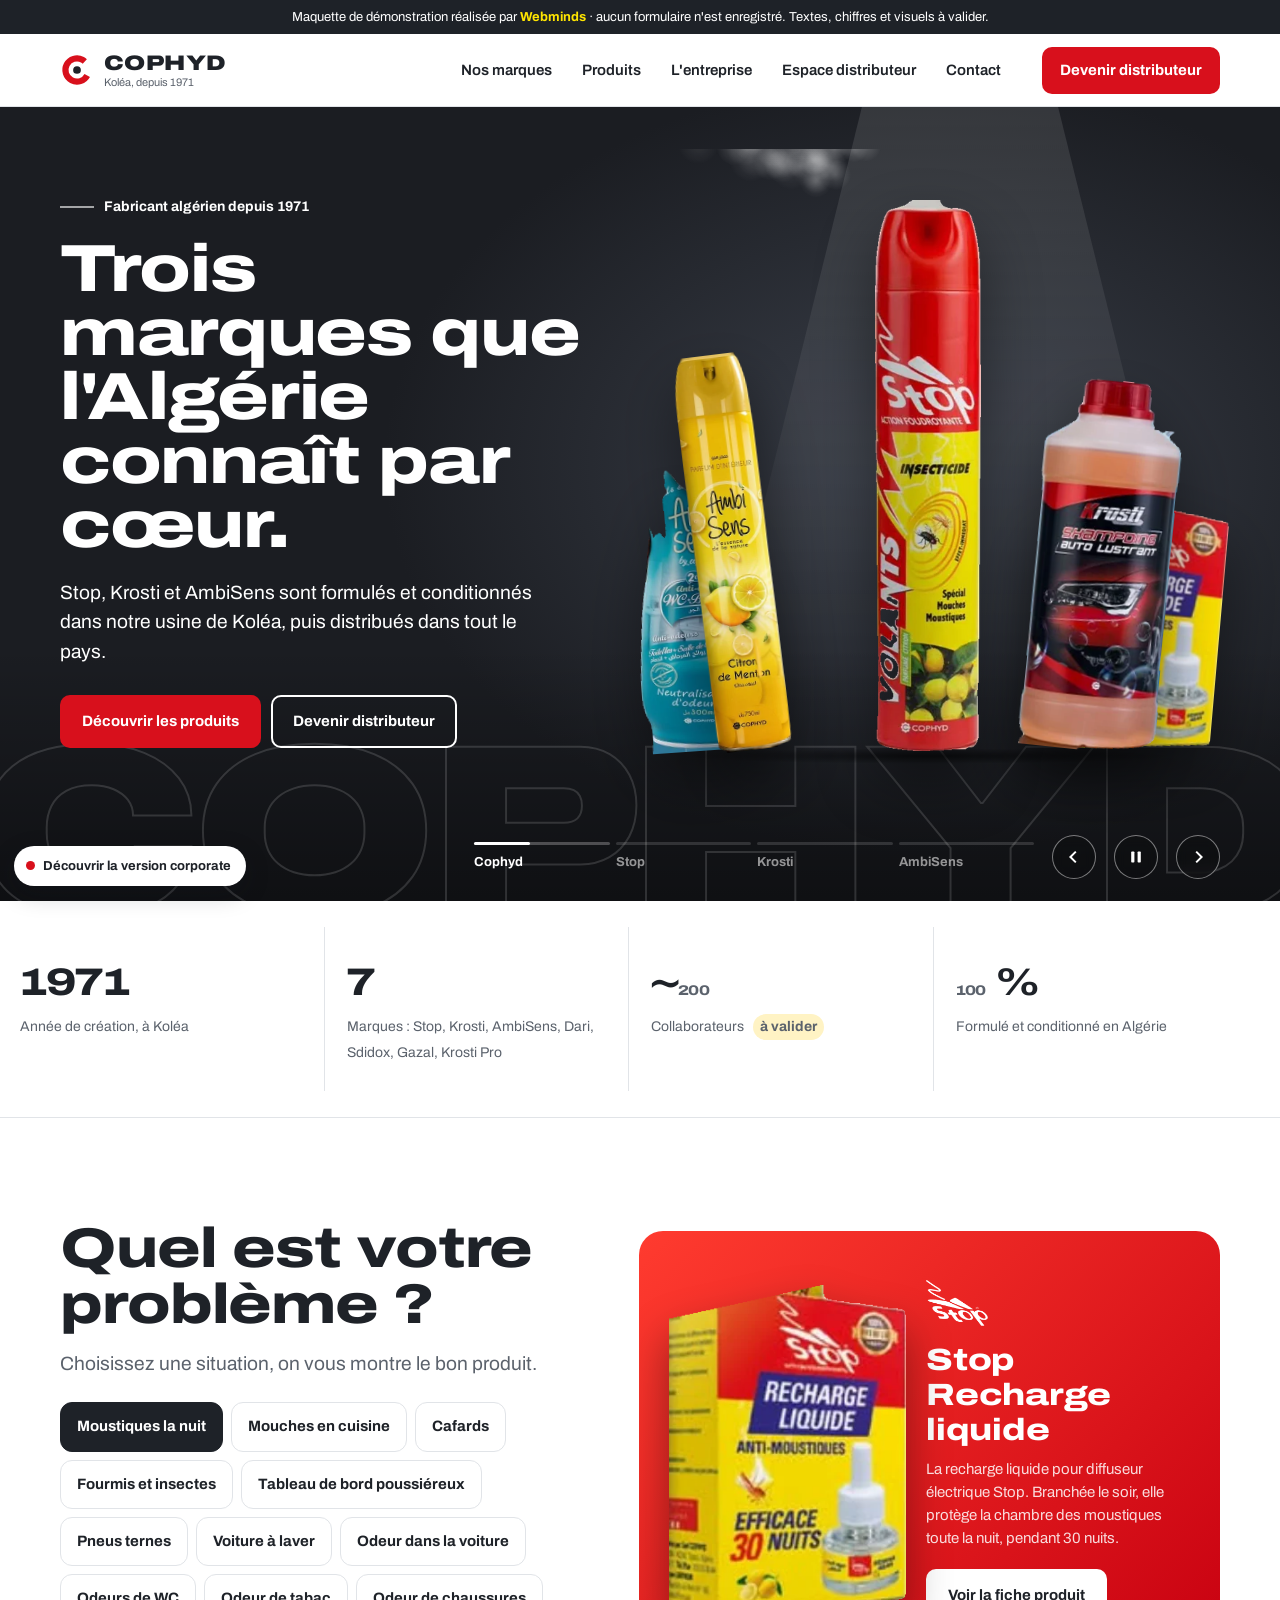
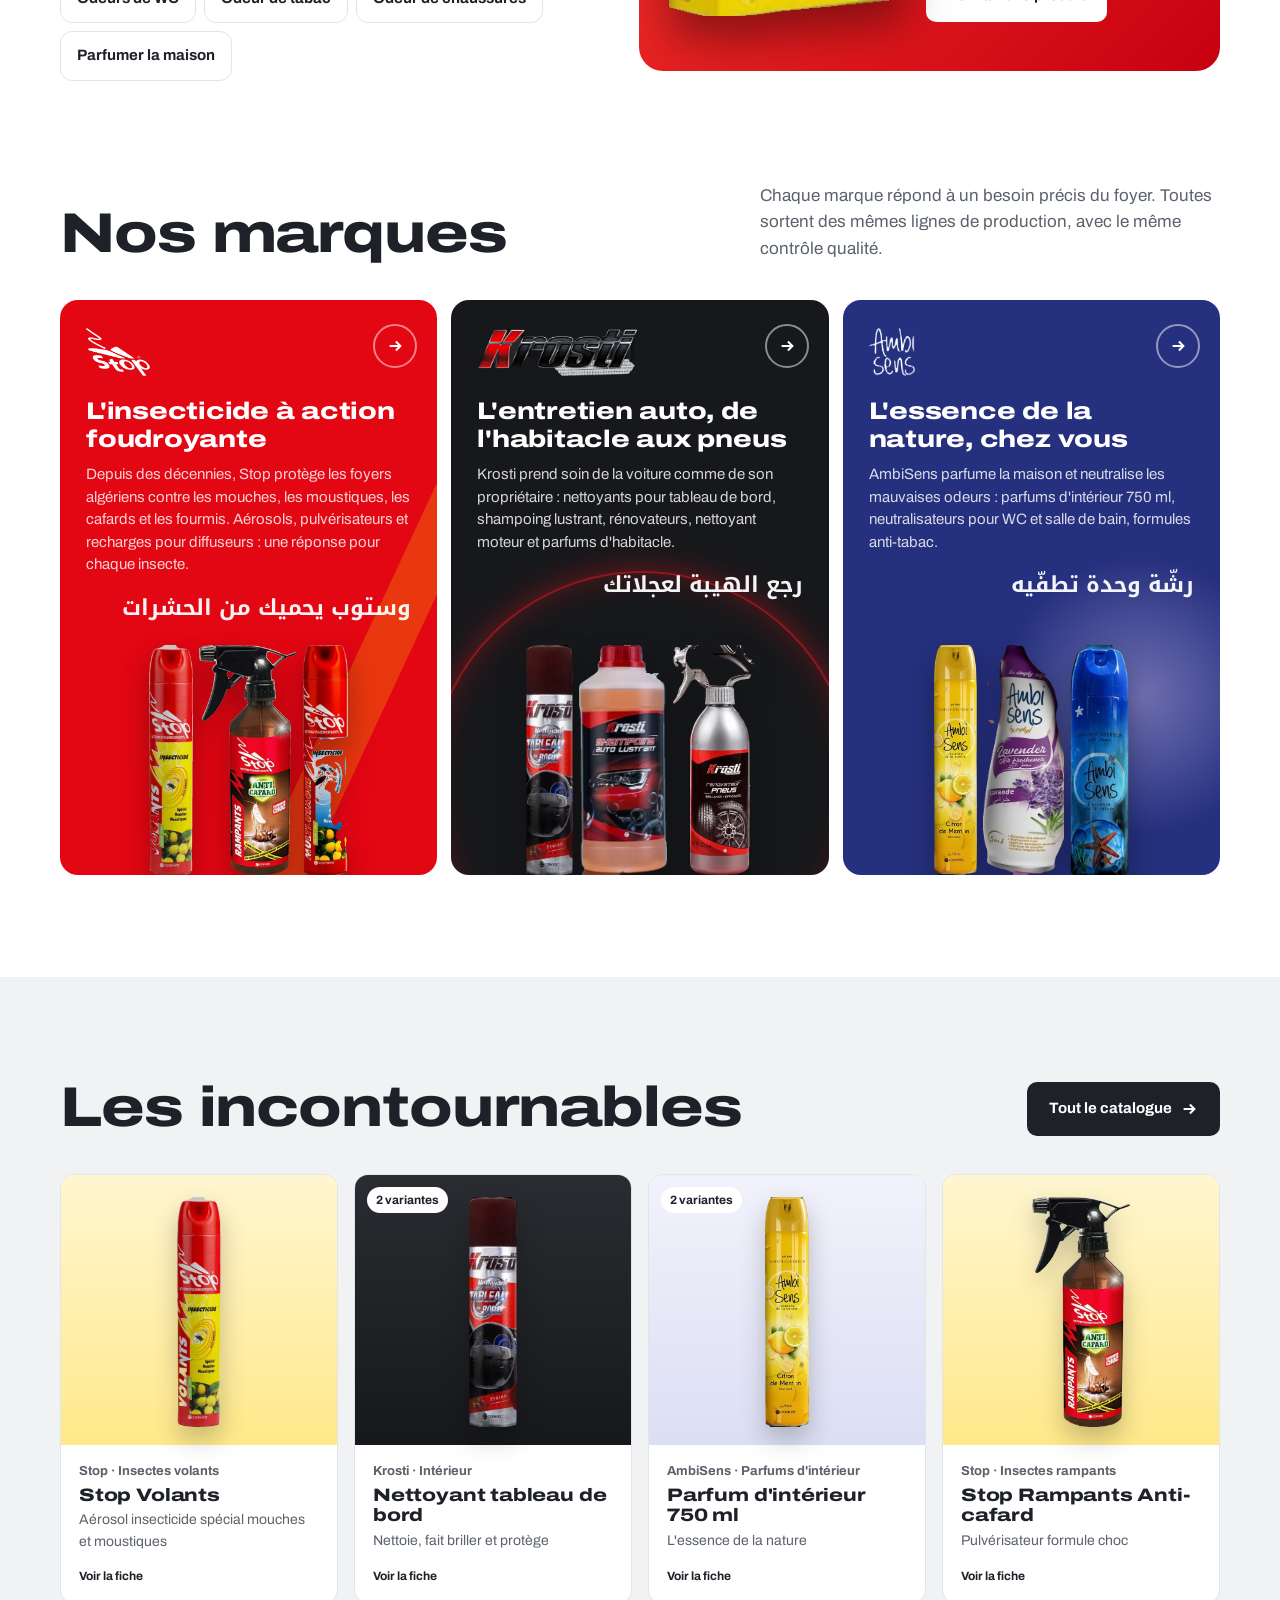
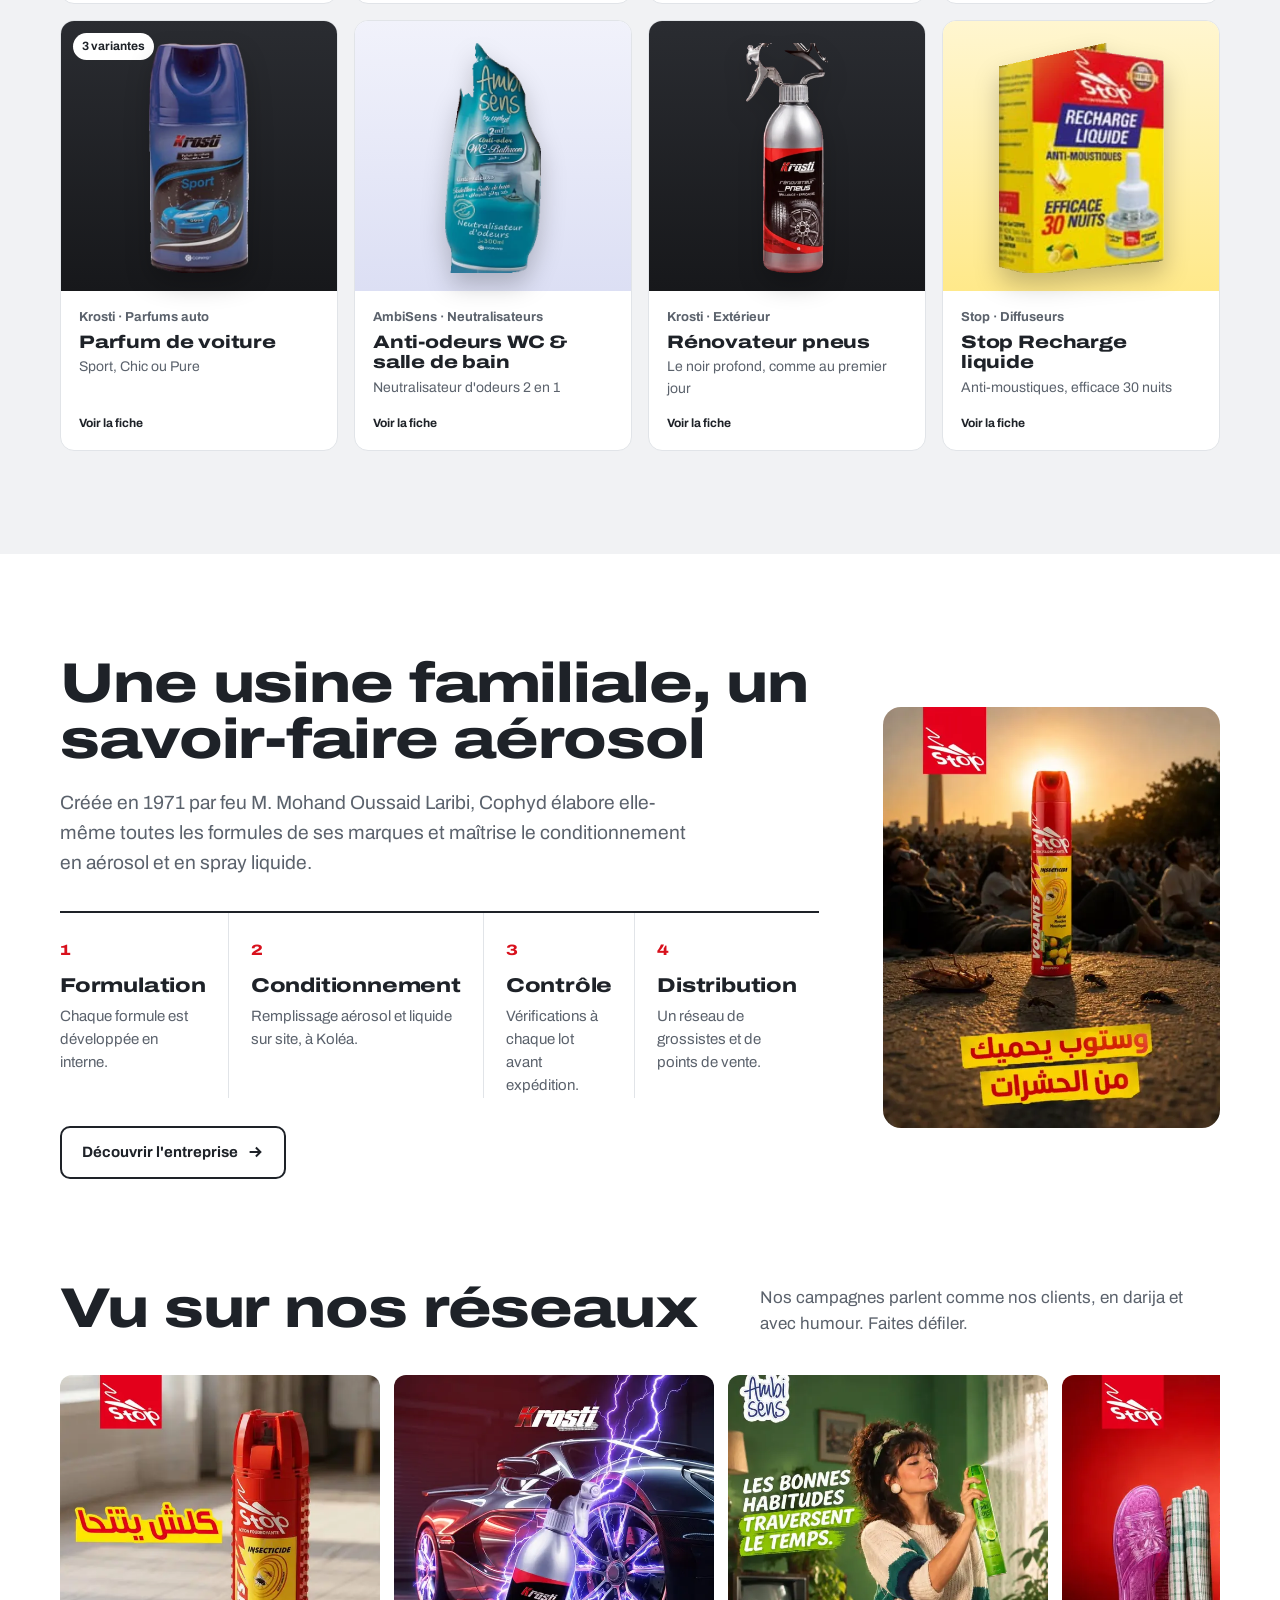
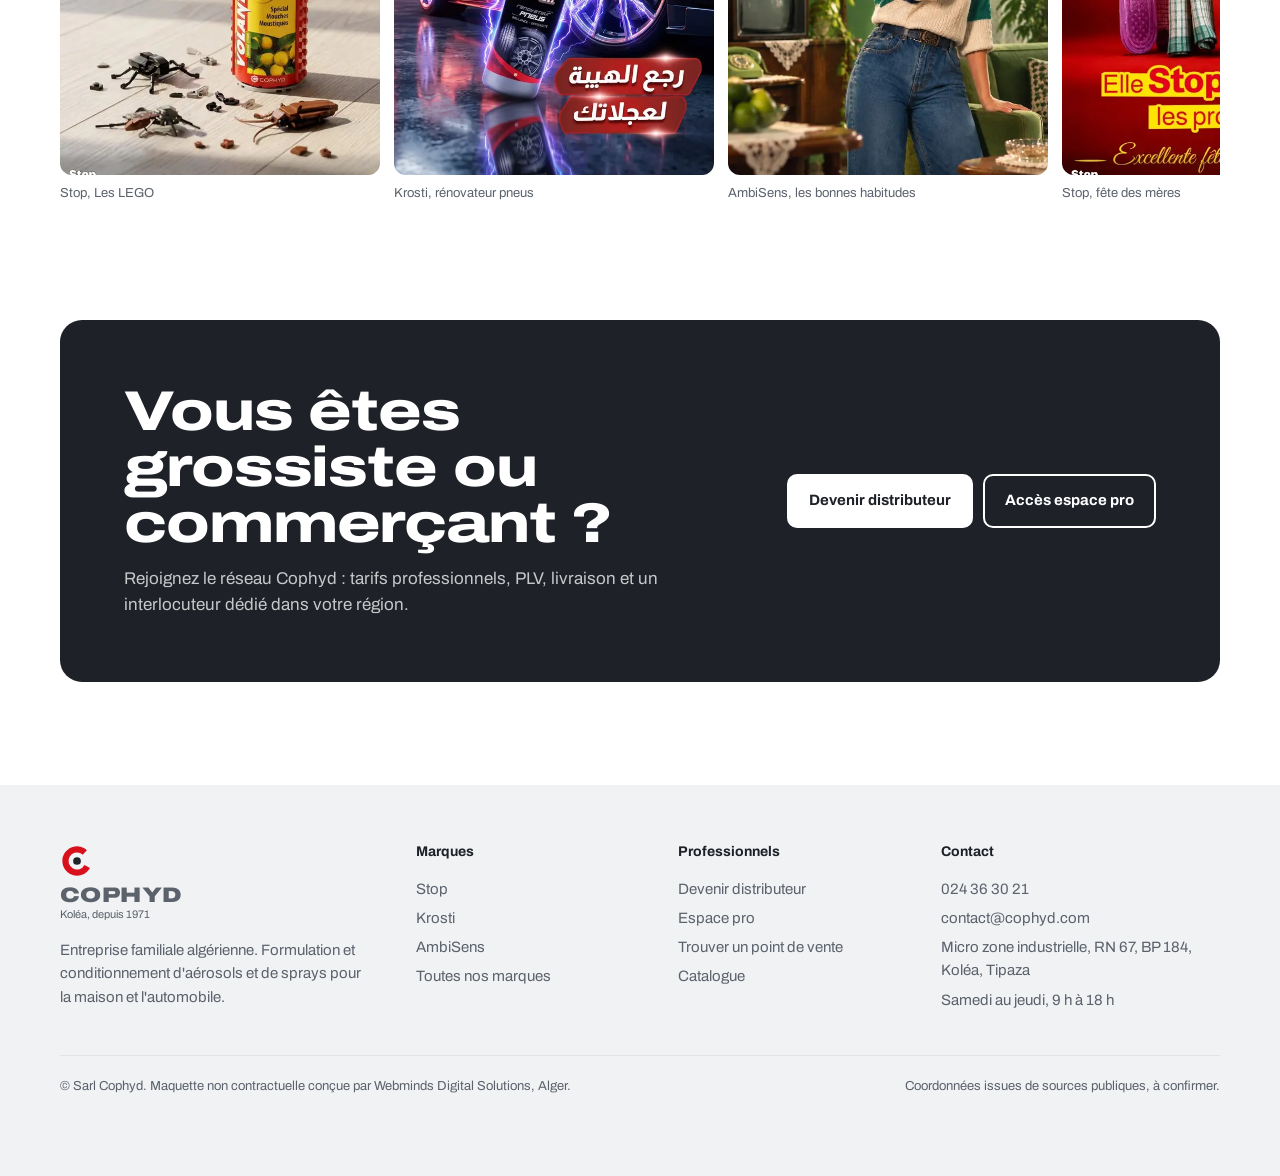
==== commit ccf6205a: "Retrait du suivi Webminds Radar" ====
--- a/v2/index.html
+++ b/v2/index.html
@@ -939,5 +939,4 @@
   (function f(n){const k=Math.min(1,(n-t0)/1200);el.textContent=Math.round(to*(1-Math.pow(1-k,3)));if(k<1)requestAnimationFrame(f)})(t0)}),{threshold:.6});
  $$('[data-c]').forEach(el=>io.observe(el));
 }
-</script>
-<script src="https://radar-xi-flax.vercel.app/t.js" defer></script></body></html>+</script></body></html>
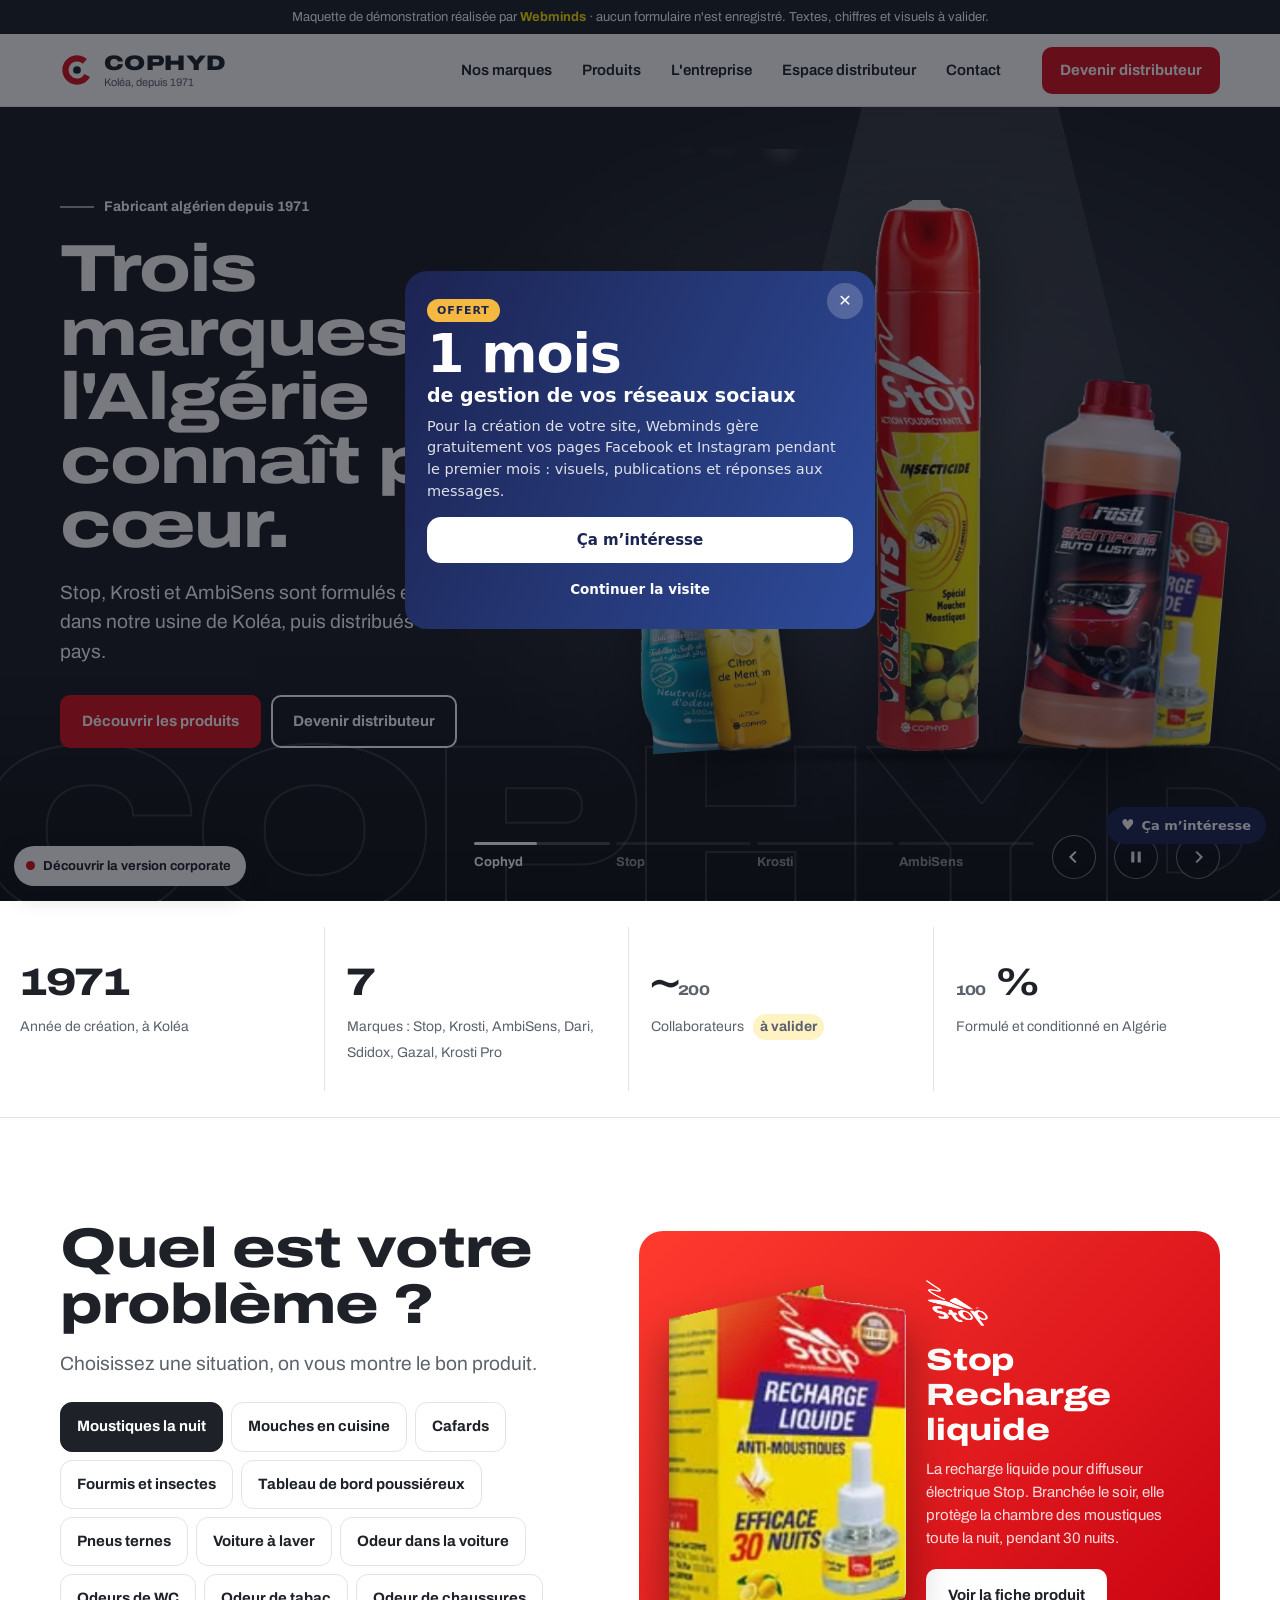
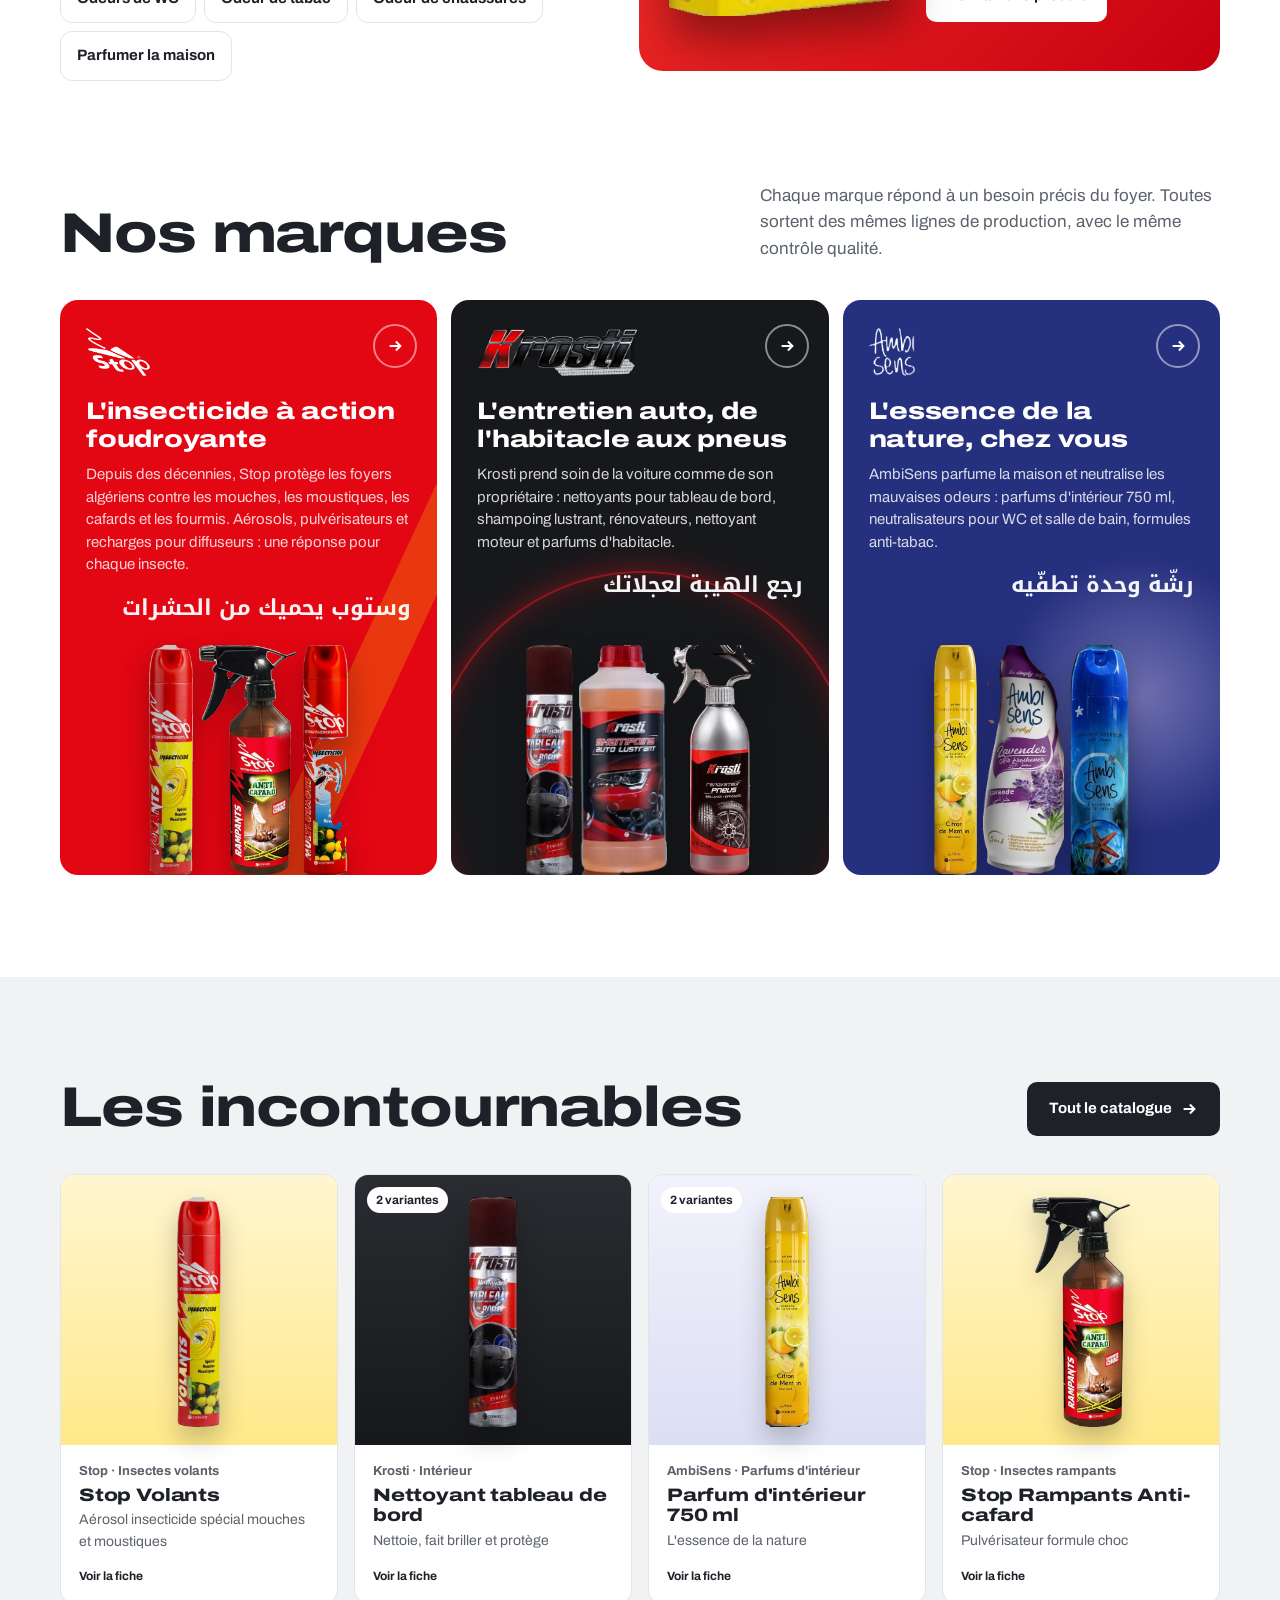
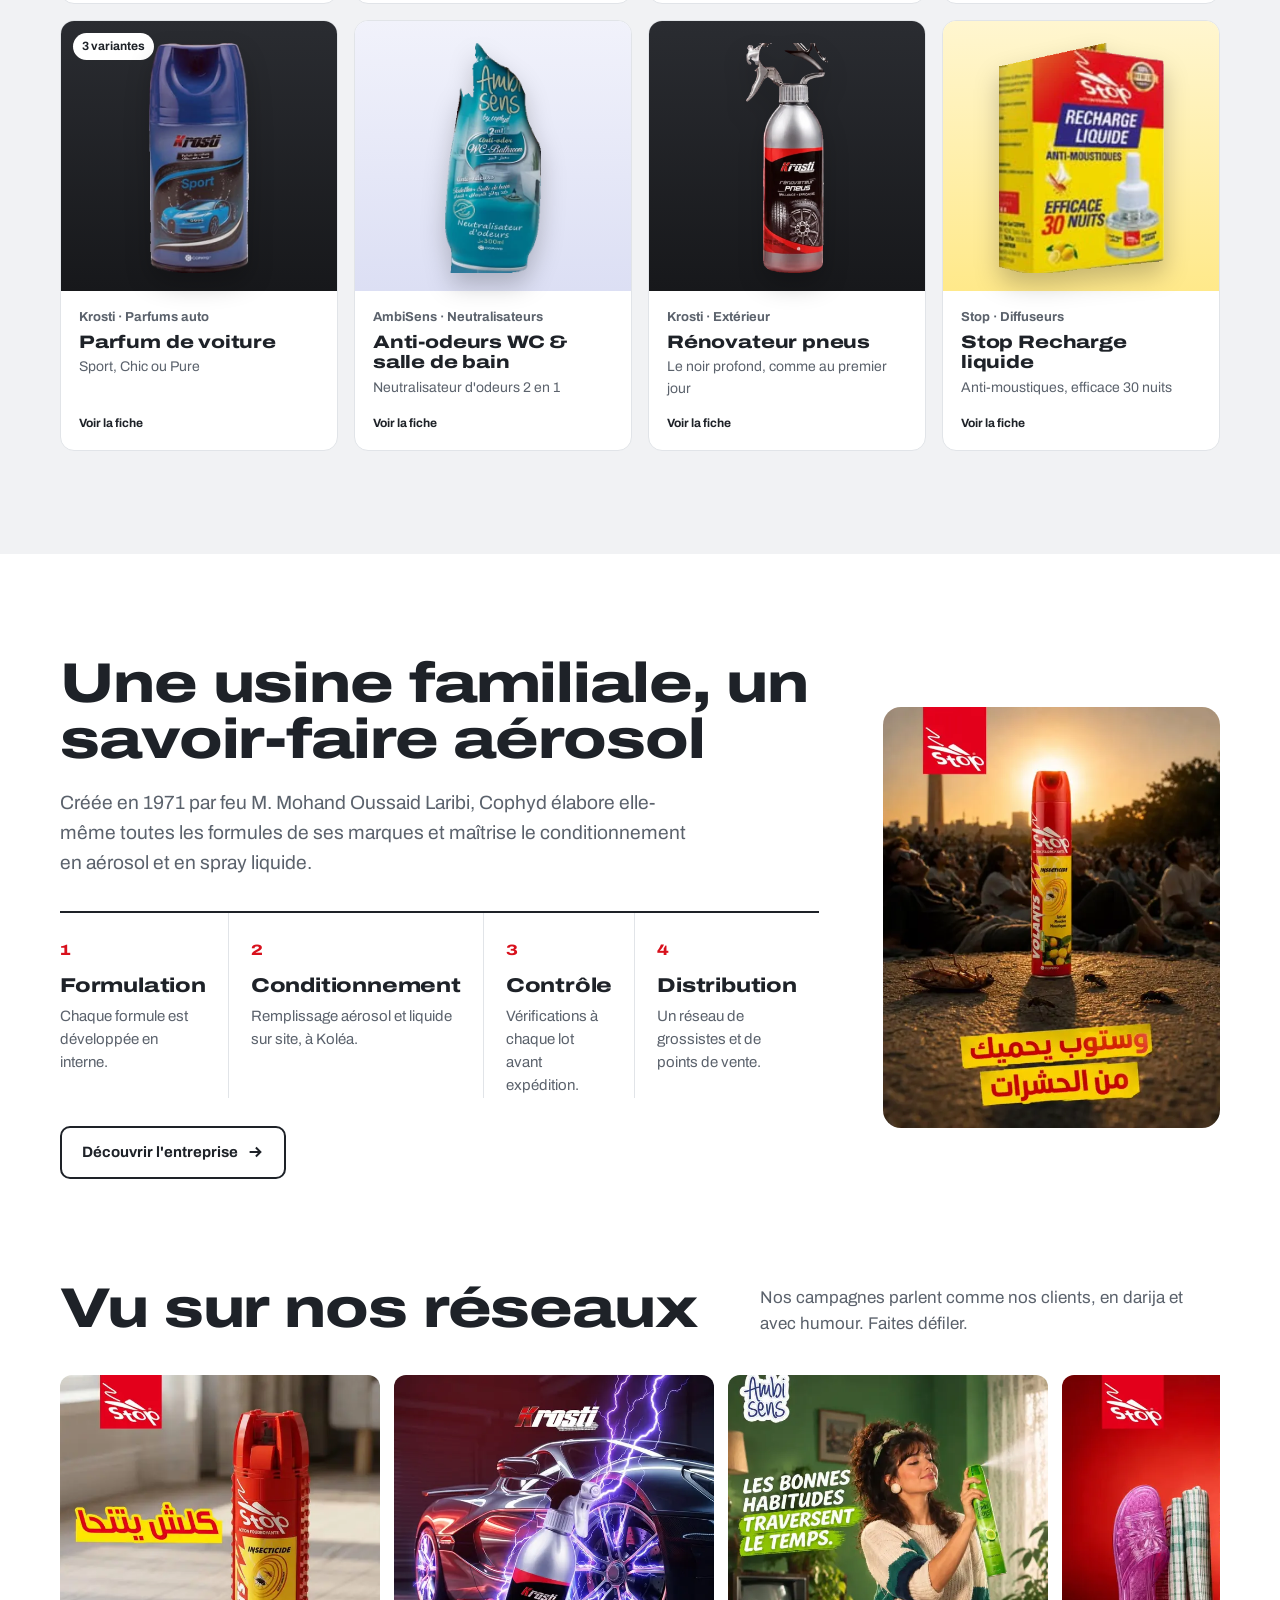
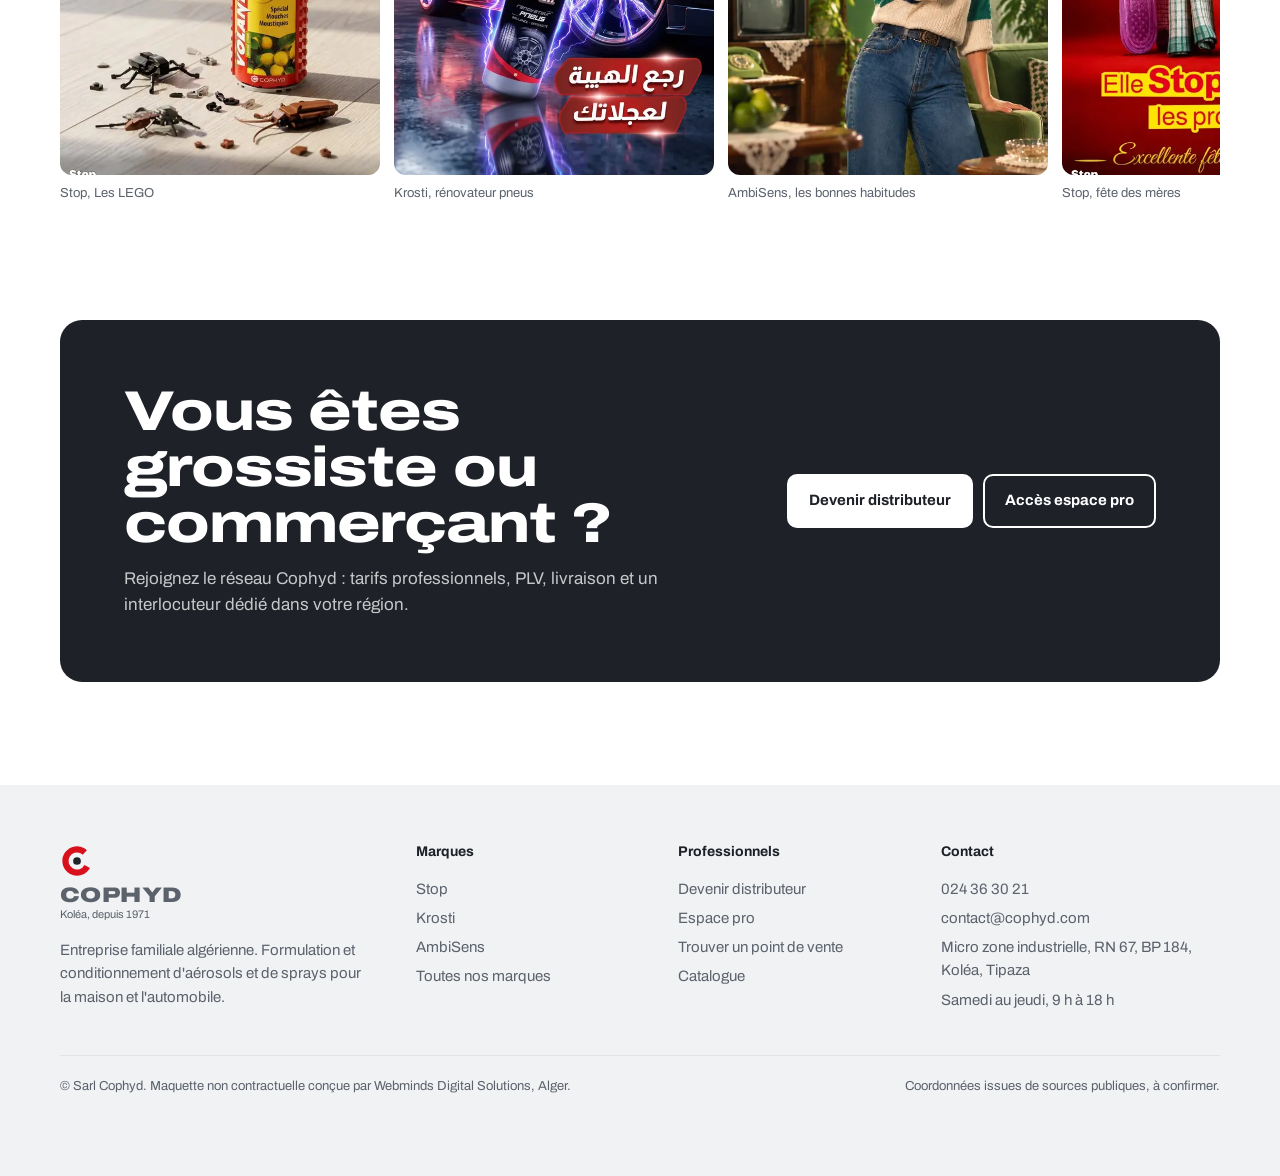
==== commit fc1ac127: "Pop-up « 1 mois de réseaux sociaux offert » et bouton « Ça m'intéresse » (envoi WhatsApp)" ====
--- a/v2/index.html
+++ b/v2/index.html
@@ -939,4 +939,41 @@
   (function f(n){const k=Math.min(1,(n-t0)/1200);el.textContent=Math.round(to*(1-Math.pow(1-k,3)));if(k<1)requestAnimationFrame(f)})(t0)}),{threshold:.6});
  $$('[data-c]').forEach(el=>io.observe(el));
 }
+</script><script data-wml>(function(){if(window.__wmL)return;window.__wmL=1;
+var C={"p": "COPHYD", "mail": null, "wa": "213797372452", "v": [["/", "Version corporate", "Claire et rassurante"], ["/v2/", "Version moderne", "Immersive et animée"]]};
+function ready(f){document.readyState==='loading'?document.addEventListener('DOMContentLoaded',f):f()}
+ready(function(){
+var css='.wmL-b{position:fixed;right:14px;bottom:calc(56px + env(safe-area-inset-bottom));z-index:2147483000;border:0;border-radius:999px;background:#1C2452;color:#fff;font:700 13px/1 system-ui,-apple-system,Segoe UI,Roboto,sans-serif;padding:11px 15px;box-shadow:0 6px 22px rgba(20,30,60,.35);cursor:pointer;display:flex;align-items:center;gap:7px}'
++'@media(max-width:520px){.wmL-b{bottom:calc(112px + env(safe-area-inset-bottom));font-size:12.5px;padding:10px 13px}}'
++'.wmL-m{position:fixed;inset:0;z-index:2147483001;background:rgba(10,14,25,.55);display:none;align-items:flex-end;justify-content:center;font-family:system-ui,-apple-system,Segoe UI,Roboto,sans-serif}.wmL-m.on{display:flex}@media(min-width:700px){.wmL-m{align-items:center;padding:20px}}'
++'.wmL-x{box-sizing:border-box;position:relative;background:#fff;color:#1C2452;width:100%;max-width:470px;max-height:92vh;overflow:auto;border-radius:22px 22px 0 0;padding:24px 22px calc(22px + env(safe-area-inset-bottom));text-align:left}@media(min-width:700px){.wmL-x{border-radius:22px}}'
++'.wmL-x *{box-sizing:border-box}.wmL-c{position:absolute;top:12px;right:12px;width:36px;height:36px;border:0;border-radius:50%;background:#F0F2F1;font-size:16px;cursor:pointer;color:#1C2452}'
++'.wmL-x h3{font:800 26px/1.1 system-ui,-apple-system,sans-serif;margin:4px 40px 10px 0;color:inherit}.wmL-x p{margin:0 0 14px;line-height:1.5;font-size:14.5px;opacity:.85}'
++'.wmL-o{background:linear-gradient(115deg,#1C2452,#2E4B9A);color:#fff}.wmL-o .wmL-c{background:rgba(255,255,255,.2);color:#fff}.wmL-big{font:900 54px/.95 system-ui,-apple-system,sans-serif;letter-spacing:-.02em;margin:6px 0 2px}.wmL-big small{display:block;font-size:19px;font-weight:700;letter-spacing:0;margin-top:6px}'
++'.wmL-tag{display:inline-block;background:#F5B841;color:#1C2452;font:800 11px system-ui,sans-serif;letter-spacing:.08em;border-radius:999px;padding:5px 10px}'
++'.wmL-btn{display:flex;align-items:center;justify-content:center;width:100%;border:0;border-radius:14px;padding:14px;font:800 15px system-ui,-apple-system,sans-serif;cursor:pointer;margin-top:8px}.wmL-w{background:#fff;color:#1C2452}.wmL-g{background:#1FAF55;color:#fff}.wmL-n{background:#1C2452;color:#fff}.wmL-l{background:transparent;color:inherit;font-weight:600;font-size:13.5px;padding:10px}'
++'.wmL-s{font:700 11.5px system-ui,sans-serif;text-transform:uppercase;letter-spacing:.06em;opacity:.6;margin:12px 0 8px}.wmL-ch{display:grid;gap:8px}.wmL-ch label{display:flex;align-items:center;gap:10px;border:1.5px solid #E2E6E3;border-radius:12px;padding:11px 12px;cursor:pointer;font-size:14px;font-weight:600}.wmL-ch label small{display:block;font-weight:500;opacity:.65;font-size:12px}.wmL-ch input{width:18px;height:18px;flex:none;accent-color:#1FAF55}'
++'.wmL-f{display:grid;gap:8px;margin:12px 0 6px}.wmL-f input{border:1.5px solid #E2E6E3;border-radius:12px;padding:12px;font:500 16px system-ui,sans-serif;color:#1C2452;background:#fff;-webkit-user-select:text!important;user-select:text!important;width:100%}'
++'.wmL-ok{text-align:center}.wmL-ok i{display:grid;place-items:center;width:64px;height:64px;margin:6px auto 12px;border-radius:50%;background:#E8F7EE;color:#1FAF55;font-style:normal;font-size:30px}';
+var st=document.createElement('style');st.textContent=css;document.head.appendChild(st);
+function ss(k,v){try{if(v===undefined)return sessionStorage.getItem(k);sessionStorage.setItem(k,v)}catch(e){}}
+var p=location.pathname,cur=0;C.v.forEach(function(v,i){if(v[0]!=='/'&&p.indexOf(v[0])===0)cur=i});
+var off=document.createElement('div');off.className='wmL-m';off.innerHTML='<div class="wmL-x wmL-o" role="dialog" aria-modal="true"><button class="wmL-c" type="button" aria-label="Fermer">✕</button><span class="wmL-tag">OFFERT</span><div class="wmL-big">1 mois<small>de gestion de vos réseaux sociaux</small></div><p style="margin-top:12px">Pour la création de votre site, Webminds gère gratuitement vos pages Facebook et Instagram pendant le premier mois : visuels, publications et réponses aux messages.</p><button class="wmL-btn wmL-w" type="button" data-i>Ça m’intéresse</button><button class="wmL-btn wmL-l" type="button" data-c>Continuer la visite</button></div>';
+var ch='';C.v.forEach(function(v,i){ch+='<label><input type="radio" name="wmLv" value="'+v[1]+'"'+(i===cur?' checked':'')+'><span>'+v[1]+(v[2]?'<small>'+v[2]+'</small>':'')+'</span></label>'});
+var it=document.createElement('div');it.className='wmL-m';it.innerHTML='<div class="wmL-x" role="dialog" aria-modal="true"><button class="wmL-c" type="button" aria-label="Fermer">✕</button><div data-s1><h3>Cette maquette vous plaît ?</h3><p>Choisissez la version qui vous intéresse : Webminds vous recontacte pour vous la présenter.</p>'+(C.v.length>1?'<div class="wmL-s">La version préférée</div><div class="wmL-ch">'+ch+'</div>':'')+'<div class="wmL-s">En plus</div><div class="wmL-ch"><label><input type="checkbox" value="Gestion des réseaux sociaux (1 mois offert)"><span>Réseaux sociaux<small>1 mois de gestion offert avec le site</small></span></label></div><div class="wmL-f"><input name="n" placeholder="Votre nom" autocomplete="name"><input name="t" type="tel" inputmode="tel" placeholder="Votre téléphone (facultatif)" autocomplete="tel"></div><button class="wmL-btn wmL-g" type="button" data-w>Envoyer sur WhatsApp</button>'+(C.mail?'<button class="wmL-btn wmL-l" type="button" data-e>Envoyer par e-mail</button>':'')+'</div><div class="wmL-ok" data-s2 hidden><i>✓</i><h3 style="margin:0 0 8px">Merci !</h3><p>Votre choix a bien été transmis à Webminds. Nous vous recontactons très vite.</p><button class="wmL-btn wmL-n" type="button" data-c>Continuer la visite</button></div></div>';
+document.body.appendChild(off);document.body.appendChild(it);
+var b=document.createElement('button');b.type='button';b.className='wmL-b';b.innerHTML='<b style="font-size:15px">♥</b>Ça m’intéresse';document.body.appendChild(b);
+function op(m){off.classList.remove('on');it.classList.remove('on');m.classList.add('on')}
+[off,it].forEach(function(m){m.addEventListener('click',function(e){if(e.target===m||e.target.closest('.wmL-c')||e.target.closest('[data-c]'))m.classList.remove('on')})});
+b.onclick=function(){op(it)};off.querySelector('[data-i]').onclick=function(){op(it)};
+function msg(){var v=(it.querySelector('input[name=wmLv]:checked')||{}).value||C.v[cur][1],x=[].map.call(it.querySelectorAll('input[type=checkbox]:checked'),function(c){return c.value}),n=it.querySelector('[name=n]').value.trim(),t=it.querySelector('[name=t]').value.trim();
+ return{v:v,x:x,n:n,t:t,txt:'Bonjour Webminds, la maquette '+C.p+' m’intéresse.\nVersion préférée : '+v+(x.length?'\nEn plus : '+x.join(', '):'')+(n?'\nNom : '+n:'')+(t?'\nTéléphone : '+t:'')+'\nLien : '+location.origin+C.v[cur][0]}}
+function mail(m){if(!C.mail)return;try{fetch('https://formsubmit.co/ajax/'+C.mail,{method:'POST',keepalive:true,headers:{'Content-Type':'application/json','Accept':'application/json'},body:JSON.stringify({_subject:'Maquette '+C.p+' : intéressé ('+m.v+')',Prospect:C.p,Version:m.v,Options:m.x.join(', ')||'-',Nom:m.n||'-',Telephone:m.t||'-',Lien:location.origin+C.v[cur][0],_template:'table',_captcha:'false'})}).catch(function(){})}catch(e){}}
+function done(){it.querySelector('[data-s1]').hidden=true;it.querySelector('[data-s2]').hidden=false;ss('wmL-sent','1')}
+it.querySelector('[data-w]').onclick=function(){var m=msg();mail(m);done();location.href='https://wa.me/'+C.wa+'?text='+encodeURIComponent(m.txt)};
+var e=it.querySelector('[data-e]');if(e)e.onclick=function(){mail(msg());done()};
+var sh=ss('wmL-off');addEventListener('scroll',function(){var r=(scrollY+innerHeight)/document.documentElement.scrollHeight;
+ if(!sh&&scrollY>500&&r>.3){sh=1;ss('wmL-off','1');op(off)}
+ if(!ss('wmL-it')&&!ss('wmL-sent')&&sh&&r>.92&&!off.classList.contains('on')){ss('wmL-it','1');op(it)}},{passive:true});
+});})();
 </script></body></html>
